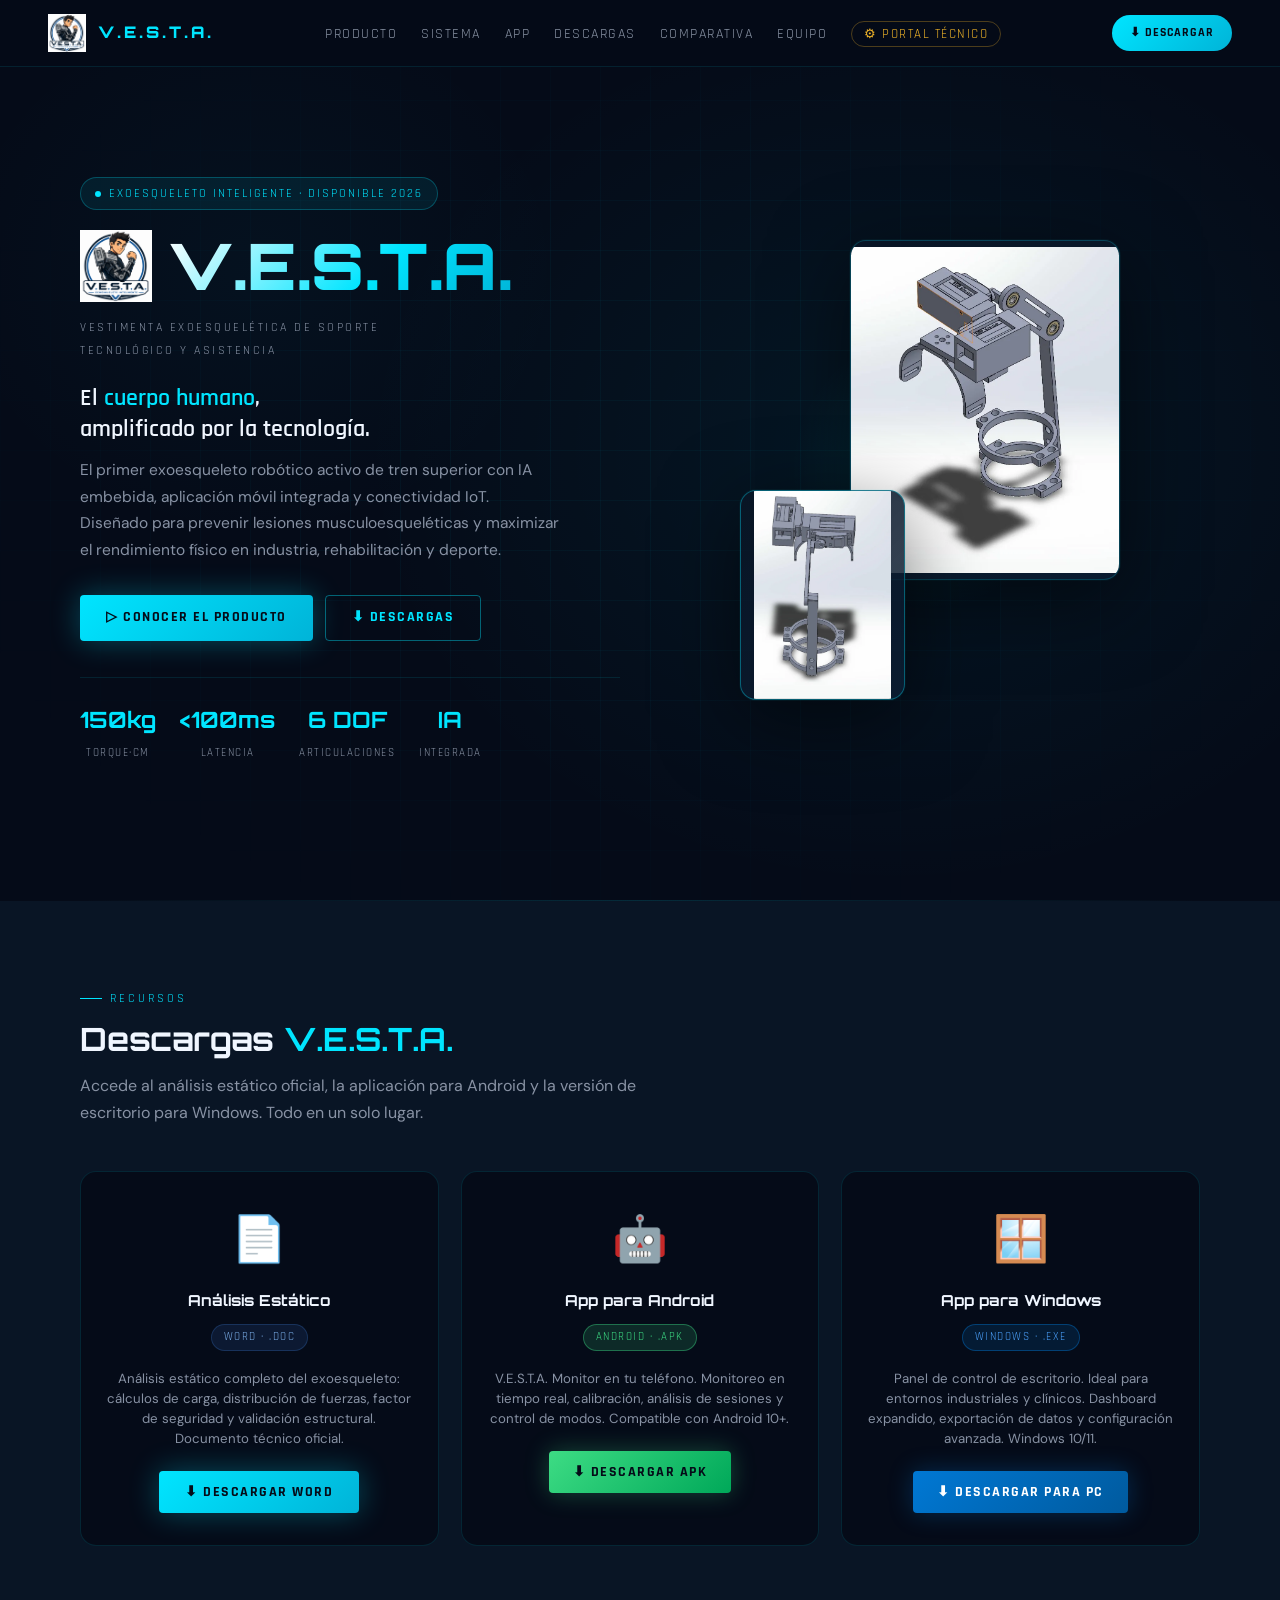
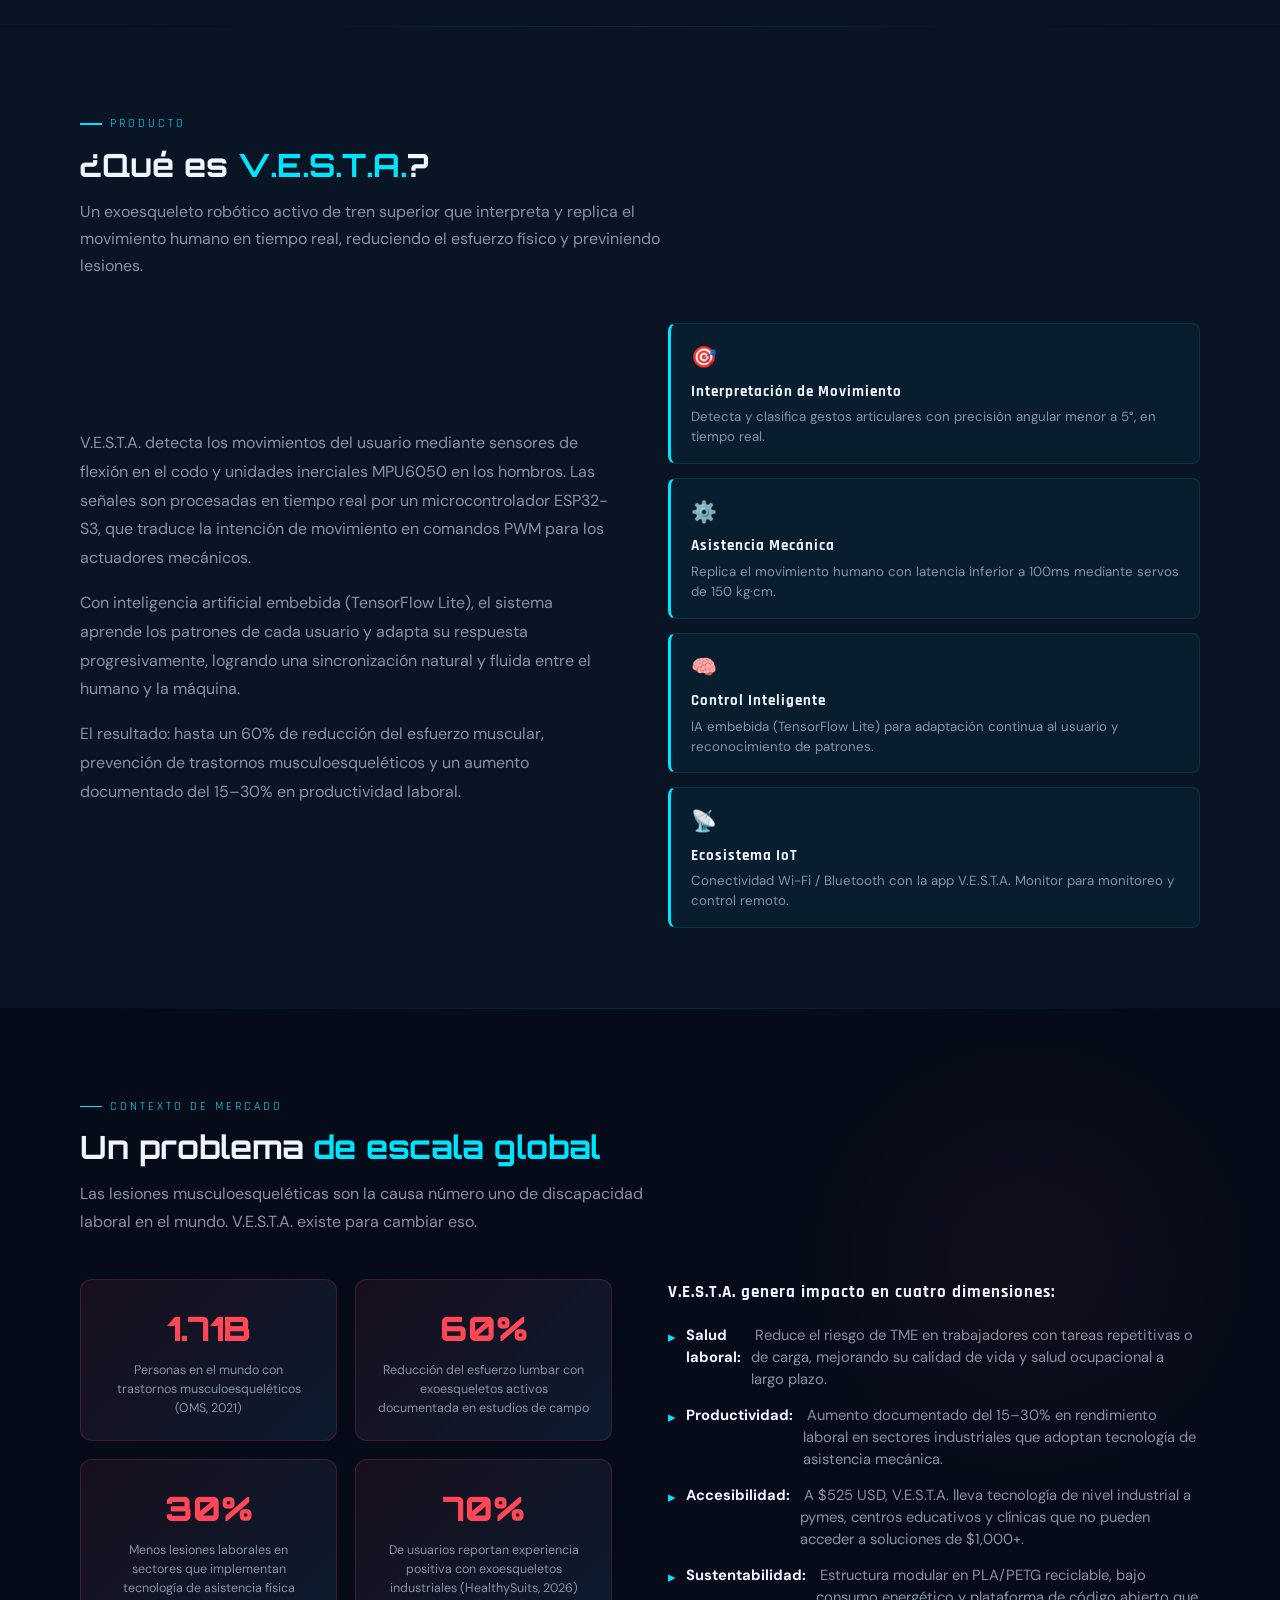
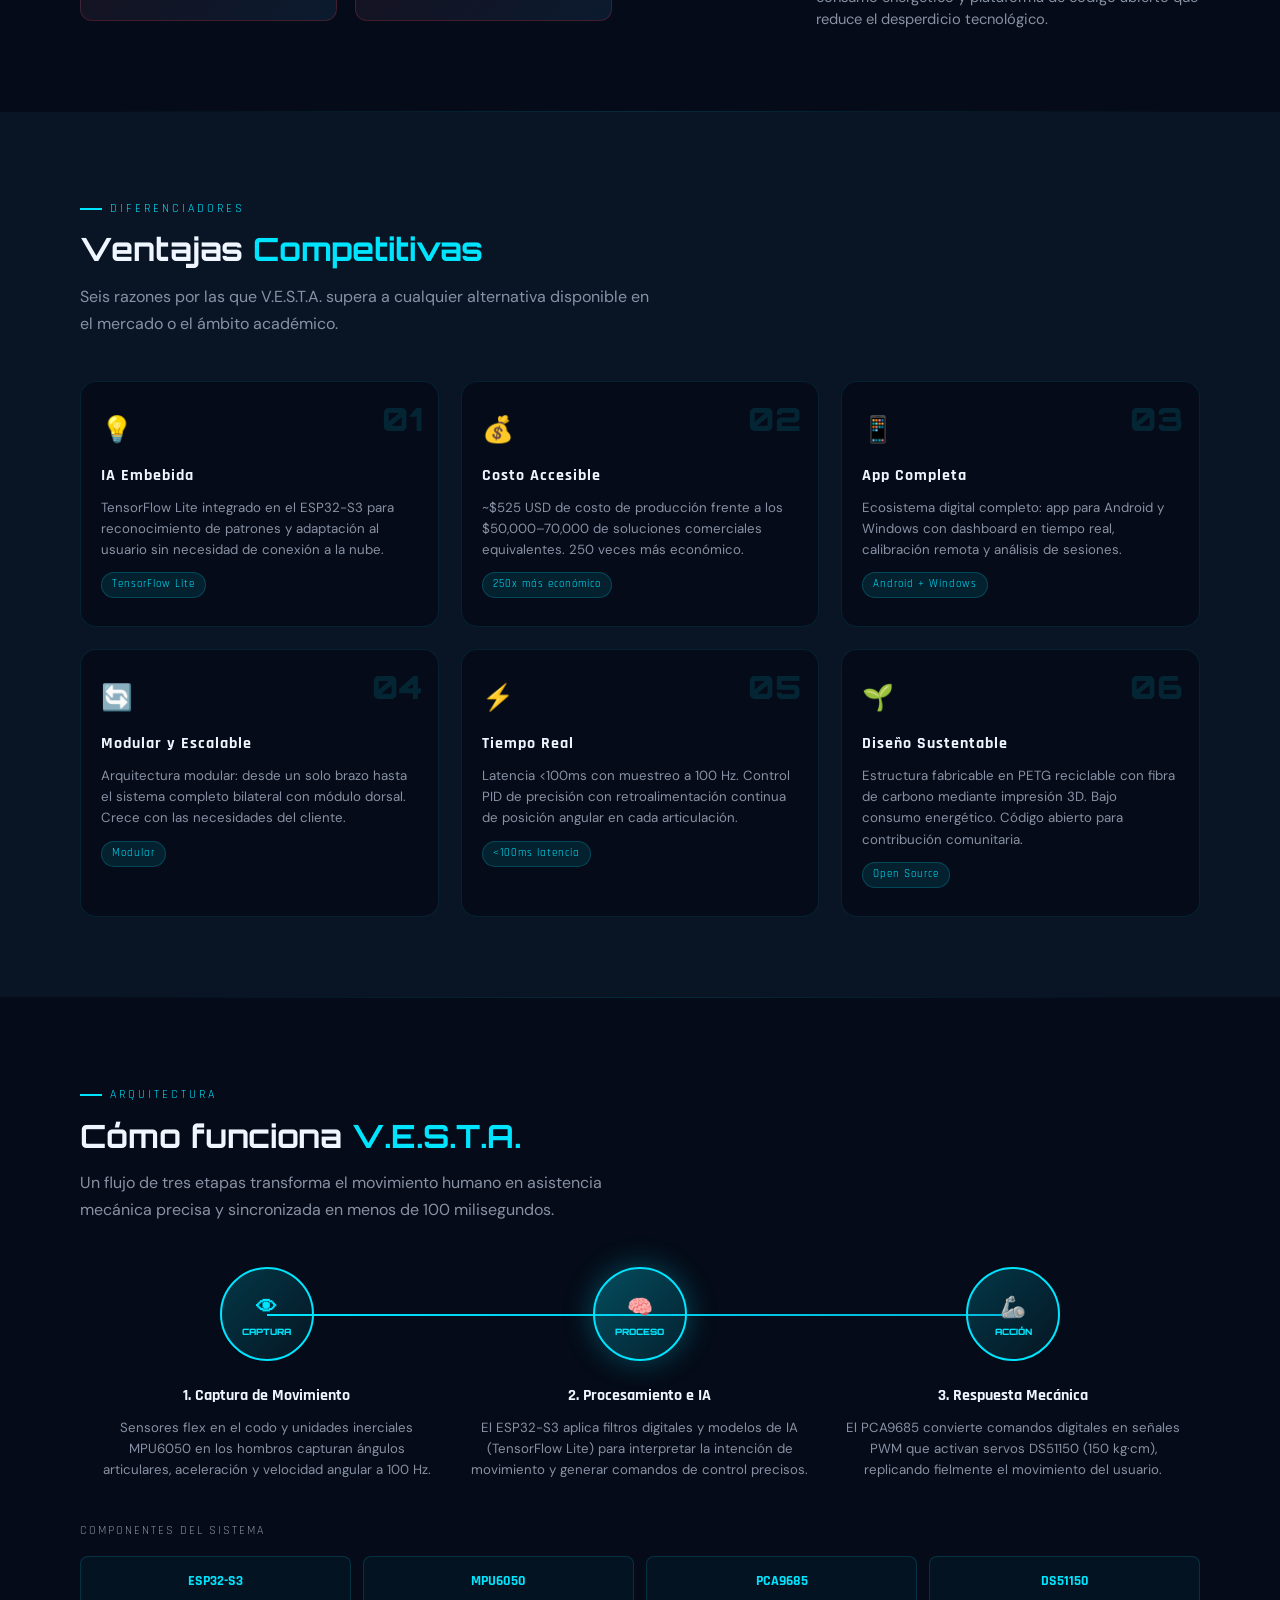
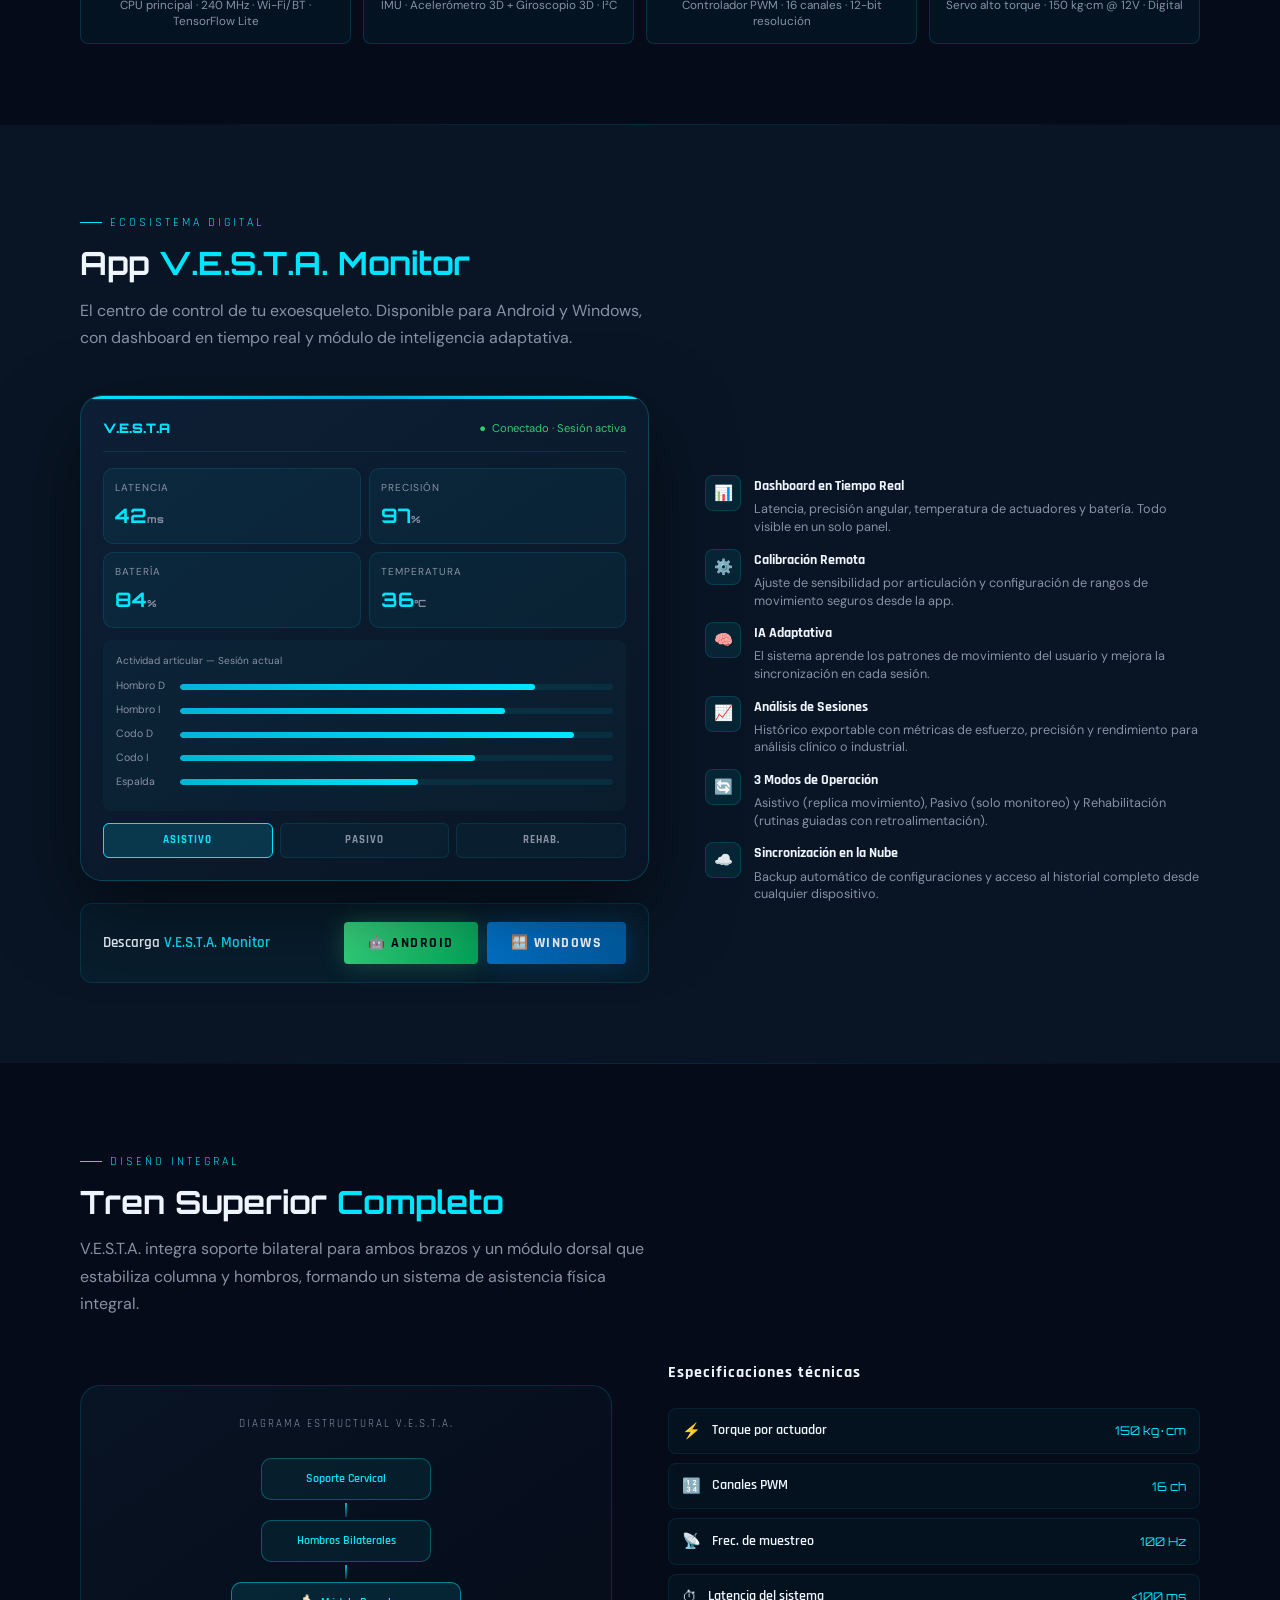
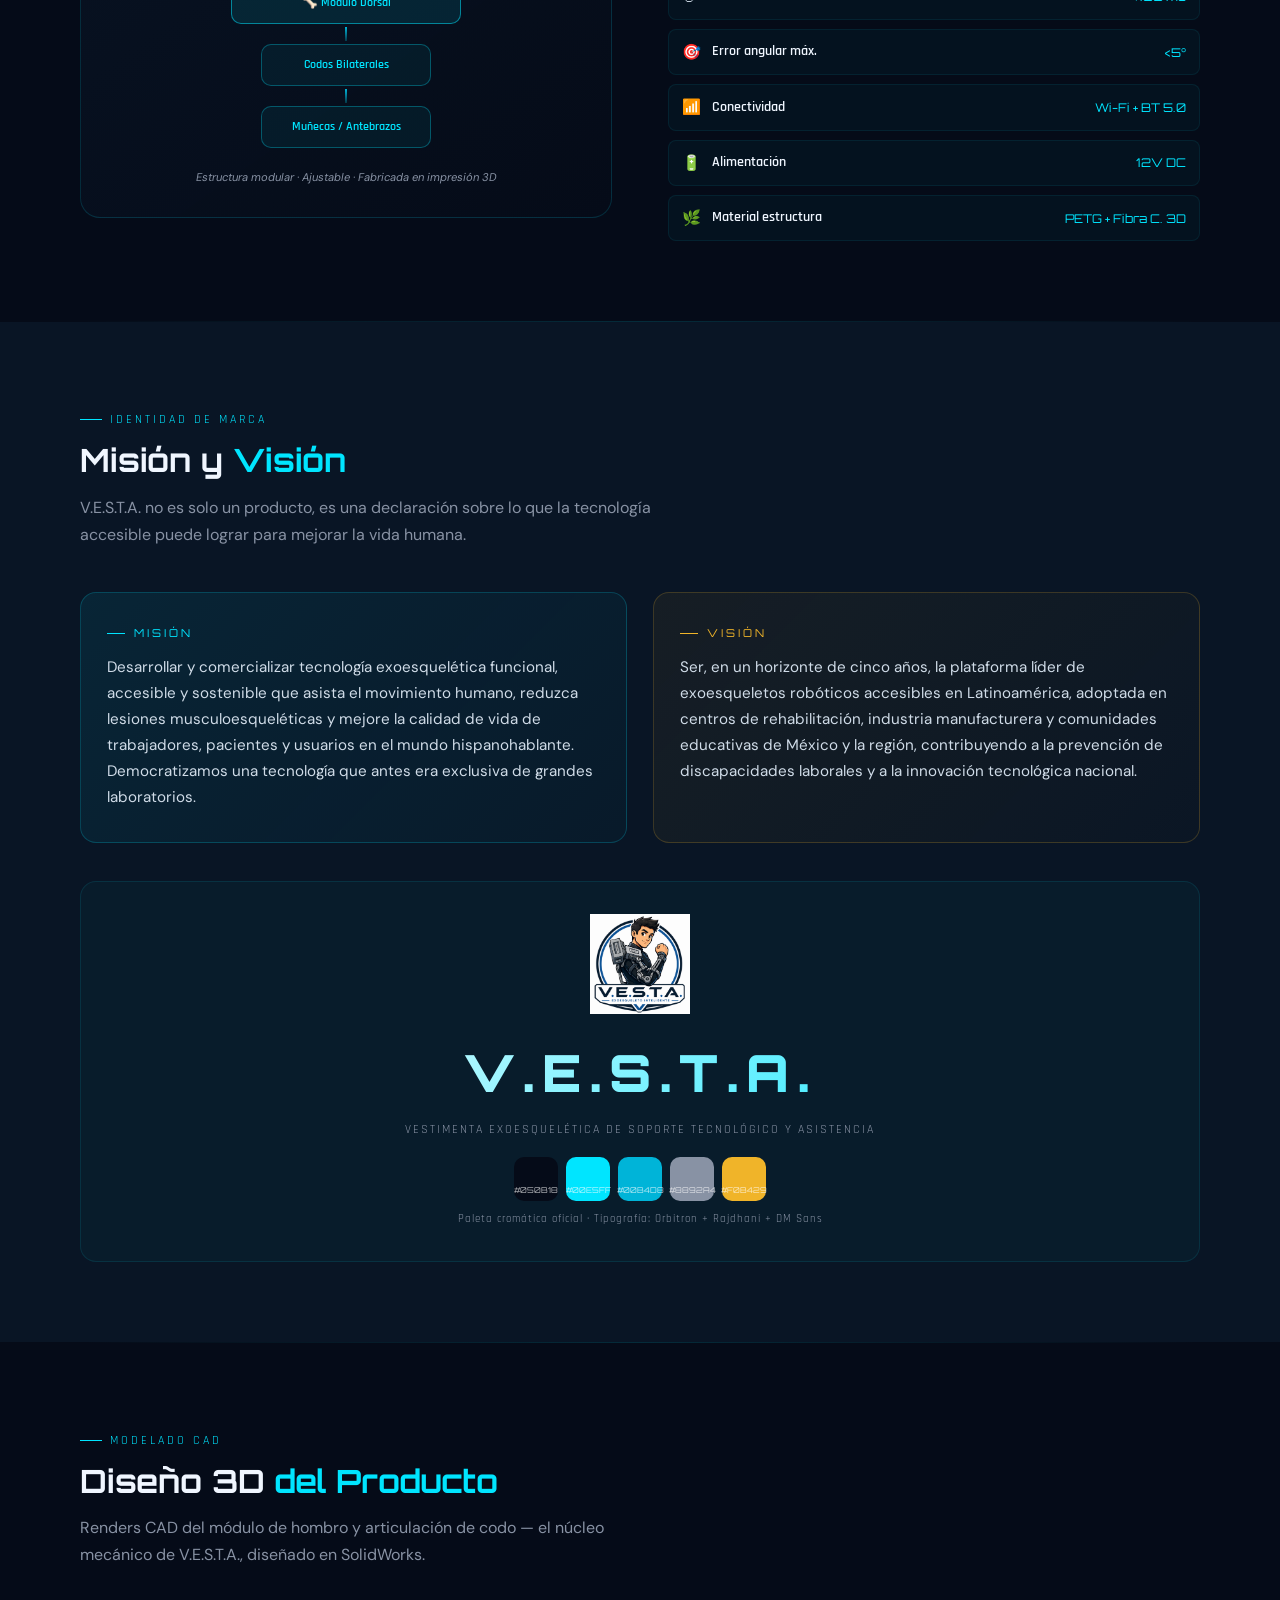
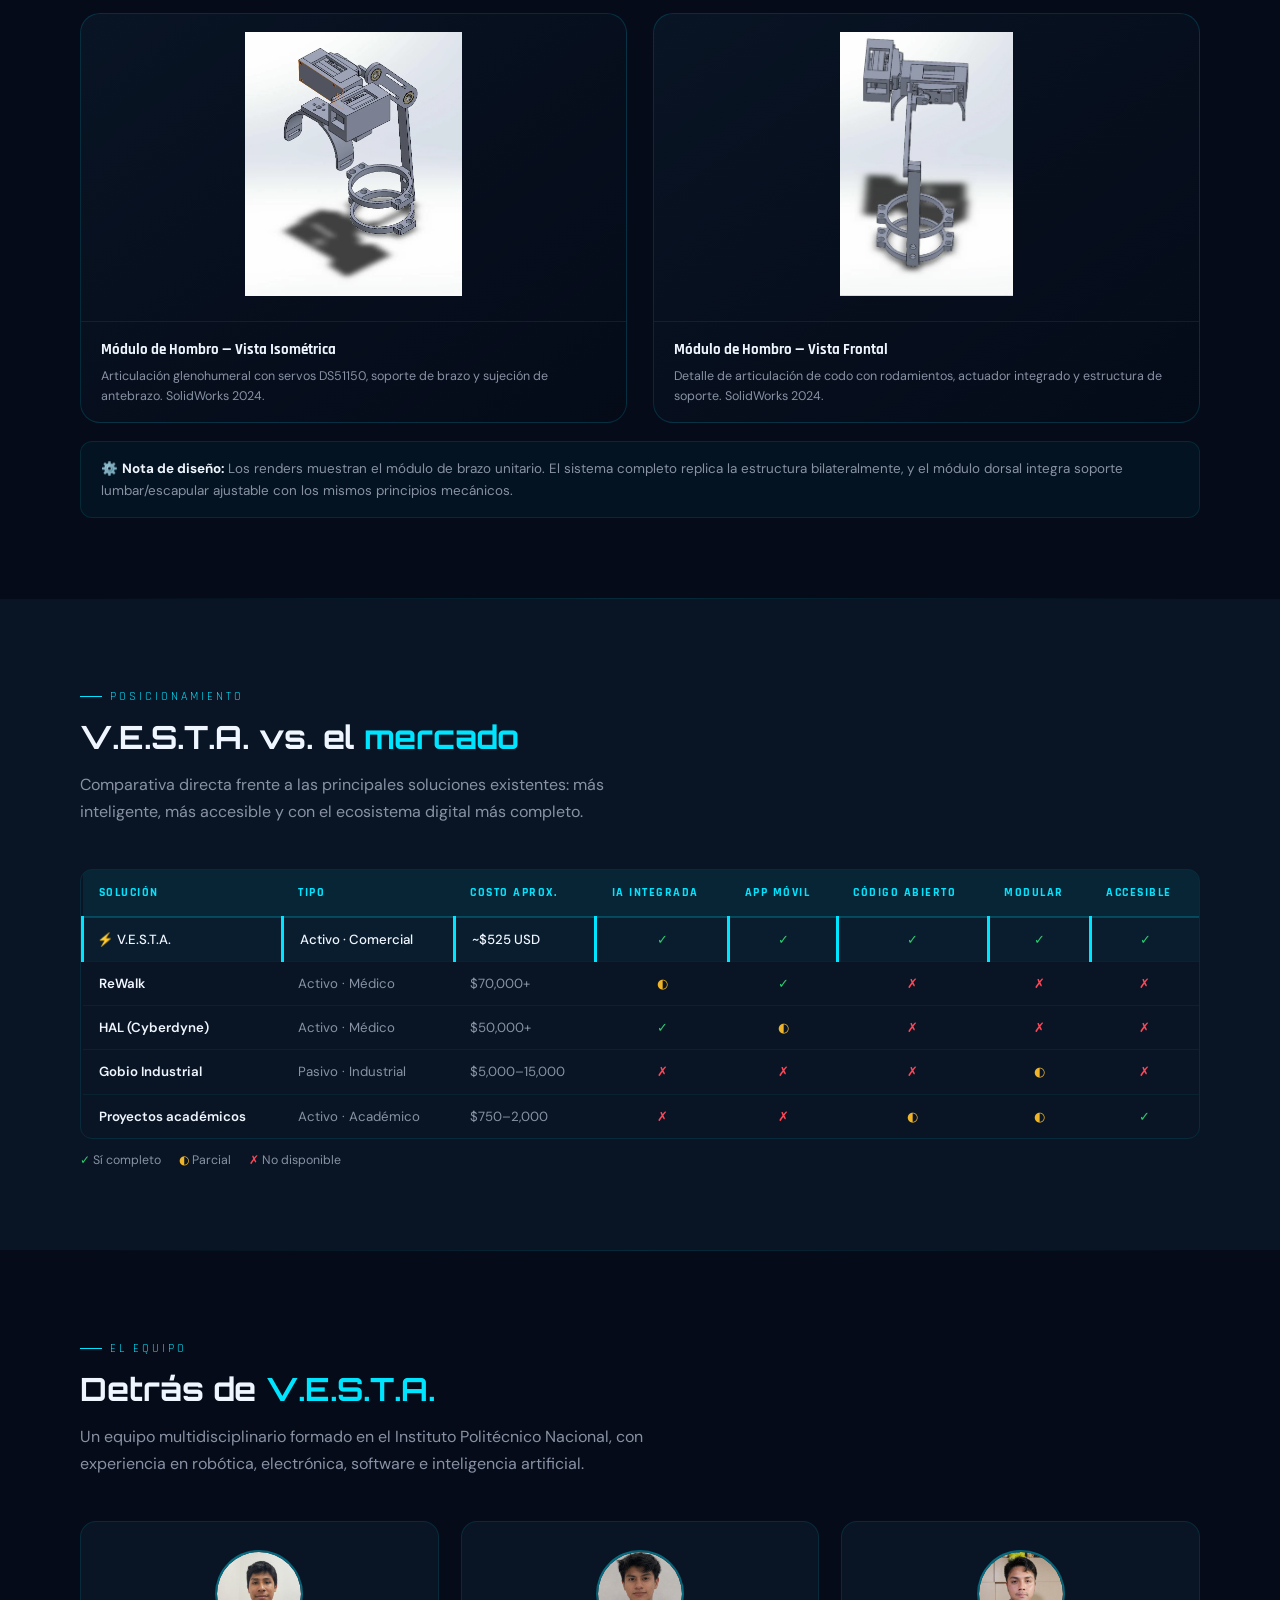
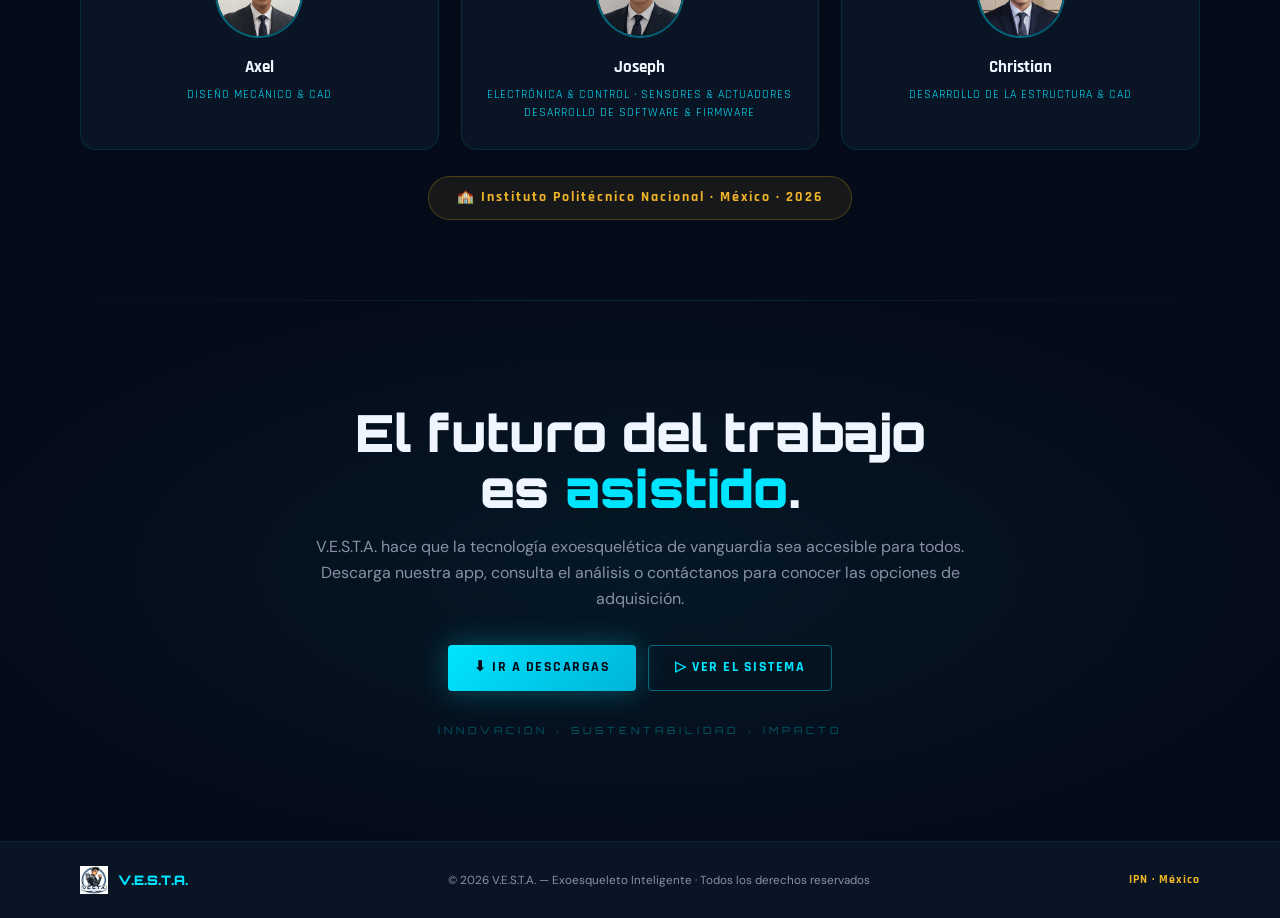
==== index.html @ 4dba8e5d "Add Portal Técnico modal with guest and technician access Co-Authored-By: Claude Sonnet 4.6 <noreply" ====
<!DOCTYPE html>
<html lang="es">
<head>
<meta charset="UTF-8">
<meta name="viewport" content="width=device-width, initial-scale=1.0">
<meta name="description" content="V.E.S.T.A. — Exoesqueleto Inteligente de tren superior con IA integrada, app móvil y conectividad IoT. Tecnología de asistencia física accesible.">
<title>V.E.S.T.A. — Exoesqueleto Inteligente</title>
<link href="https://fonts.googleapis.com/css2?family=Orbitron:wght@400;700;900&family=Rajdhani:wght@300;400;500;600;700&family=DM+Sans:wght@300;400;500&display=swap" rel="stylesheet">
<link rel="stylesheet" href="style.css">
</head>
<body>

<!-- ═══ NAV ═══ -->
<nav>
  <a href="#hero" class="nav-logo-wrap">
    <img src="Logo V.E.S.T.A..png" alt="Logo V.E.S.T.A." class="nav-logo-img">
    <span class="nav-logo-text">V.E.S.T.A.</span>
  </a>

  <ul class="nav-links">
    <li><a href="#objetivo">Producto</a></li>
    <li><a href="#funcionamiento">Sistema</a></li>
    <li><a href="#app">App</a></li>
    <li><a href="#descargas">Descargas</a></li>
    <li><a href="#comparativa">Comparativa</a></li>
    <li><a href="#equipo">Equipo</a></li>
    <li><a href="#" class="nav-tech-link" id="btn-portal-nav">⚙ Portal Técnico</a></li>
  </ul>

  <a href="#descargas" class="nav-cta">⬇ Descargar</a>

  <!-- Botón hamburguesa (solo móvil) -->
  <button class="nav-toggle" id="nav-toggle" aria-label="Menú">
    <span></span><span></span><span></span>
  </button>
</nav>

<!-- Drawer móvil -->
<nav class="nav-drawer" id="nav-drawer">
  <a href="#objetivo">Producto</a>
  <a href="#funcionamiento">Sistema</a>
  <a href="#app">App</a>
  <a href="#descargas">Descargas</a>
  <a href="#comparativa">Comparativa</a>
  <a href="#equipo">Equipo</a>
  <a href="#" class="nav-tech-drawer" id="btn-portal-drawer">⚙ Portal Técnico</a>
</nav>

<!-- ═══ HERO ═══ -->
<section id="hero">
  <div class="hero-bg"></div>
  <div class="hero-grid"></div>

  <div class="hero-content">
    <div class="hero-tag">Exoesqueleto Inteligente · Disponible 2026</div>
    <div class="hero-logo-row">
      <img src="Logo V.E.S.T.A..png" alt="Logo V.E.S.T.A." class="hero-logo-img">
      <h1 class="hero-title">V.E.S.T.A.</h1>
    </div>
    <p class="hero-subtitle">
      Vestimenta Exoesquelética de Soporte<br>Tecnológico y Asistencia
    </p>
    <p class="hero-slogan">El <span>cuerpo humano</span>,<br>amplificado por la tecnología.</p>
    <p class="hero-desc">
      El primer exoesqueleto robótico activo de tren superior con IA embebida, aplicación móvil integrada y conectividad IoT. Diseñado para prevenir lesiones musculoesqueléticas y maximizar el rendimiento físico en industria, rehabilitación y deporte.
    </p>
    <div class="btn-group">
      <a href="#funcionamiento" class="btn-primary">&#9655; Conocer el producto</a>
      <a href="#descargas" class="btn-outline">⬇ Descargas</a>
    </div>
    <div class="stats-row">
      <div class="stat"><span class="stat-number">150kg</span><span class="stat-label">Torque·cm</span></div>
      <div class="stat"><span class="stat-number">&lt;100ms</span><span class="stat-label">Latencia</span></div>
      <div class="stat"><span class="stat-number">6 DOF</span><span class="stat-label">Articulaciones</span></div>
      <div class="stat"><span class="stat-number">IA</span><span class="stat-label">Integrada</span></div>
    </div>
  </div>

  <div class="hero-visual">
    <div class="render-showcase">
      <div class="render-glow"></div>
      <div class="render-card render-main">
        <img src="Brazo isometrico.png" alt="V.E.S.T.A. — Vista isométrica">
      </div>
      <div class="render-card render-small">
        <img src="Brazo frotal.png" alt="V.E.S.T.A. — Vista frontal">
      </div>
    </div>
  </div>
</section>

<div class="divider"></div>

<!-- ═══ DESCARGAS ═══ -->
<section id="descargas">
  <div class="section-tag">Recursos</div>
  <h2 class="section-title">Descargas <span>V.E.S.T.A.</span></h2>
  <p class="section-desc">Accede al análisis estático oficial, la aplicación para Android y la versión de escritorio para Windows. Todo en un solo lugar.</p>

  <div class="downloads-grid">

    <!-- WORD -->
    <div class="download-card word">
      <span class="dl-icon">📄</span>
      <div class="dl-title">Análisis Estático</div>
      <span class="dl-badge docx">Word · .doc</span>
      <p class="dl-desc">Análisis estático completo del exoesqueleto: cálculos de carga, distribución de fuerzas, factor de seguridad y validación estructural. Documento técnico oficial.</p>
      <button id="dl-word" class="btn-primary">
        ⬇ Descargar Word
      </button>
    </div>

    <!-- ANDROID -->
    <div class="download-card android">
      <span class="dl-icon">🤖</span>
      <div class="dl-title">App para Android</div>
      <span class="dl-badge apk">Android · .apk</span>
      <p class="dl-desc">V.E.S.T.A. Monitor en tu teléfono. Monitoreo en tiempo real, calibración, análisis de sesiones y control de modos. Compatible con Android 10+.</p>
      <button class="btn-android dl-android">
        ⬇ Descargar APK
      </button>
    </div>

    <!-- WINDOWS -->
    <div class="download-card windows">
      <span class="dl-icon">🪟</span>
      <div class="dl-title">App para Windows</div>
      <span class="dl-badge exe">Windows · .exe</span>
      <p class="dl-desc">Panel de control de escritorio. Ideal para entornos industriales y clínicos. Dashboard expandido, exportación de datos y configuración avanzada. Windows 10/11.</p>
      <button class="btn-windows dl-windows">
        ⬇ Descargar para PC
      </button>
    </div>

  </div>
</section>

<div class="divider"></div>

<!-- ═══ OBJETIVO ═══ -->
<section id="objetivo">
  <div class="section-tag">Producto</div>
  <h2 class="section-title">¿Qué es <span>V.E.S.T.A.</span>?</h2>
  <p class="section-desc">Un exoesqueleto robótico activo de tren superior que interpreta y replica el movimiento humano en tiempo real, reduciendo el esfuerzo físico y previniendo lesiones.</p>

  <div class="objetivo-grid">
    <div class="objetivo-text">
      <p>V.E.S.T.A. detecta los movimientos del usuario mediante sensores de flexión en el codo y unidades inerciales MPU6050 en los hombros. Las señales son procesadas en tiempo real por un microcontrolador ESP32-S3, que traduce la intención de movimiento en comandos PWM para los actuadores mecánicos.</p>
      <p>Con inteligencia artificial embebida (TensorFlow Lite), el sistema aprende los patrones de cada usuario y adapta su respuesta progresivamente, logrando una sincronización natural y fluida entre el humano y la máquina.</p>
      <p>El resultado: hasta un 60% de reducción del esfuerzo muscular, prevención de trastornos musculoesqueléticos y un aumento documentado del 15–30% en productividad laboral.</p>
    </div>
    <div class="objetivo-cards">
      <div class="obj-card">
        <div class="obj-card-icon">🎯</div>
        <div class="obj-card-title">Interpretación de Movimiento</div>
        <div class="obj-card-desc">Detecta y clasifica gestos articulares con precisión angular menor a 5°, en tiempo real.</div>
      </div>
      <div class="obj-card">
        <div class="obj-card-icon">⚙️</div>
        <div class="obj-card-title">Asistencia Mecánica</div>
        <div class="obj-card-desc">Replica el movimiento humano con latencia inferior a 100ms mediante servos de 150 kg·cm.</div>
      </div>
      <div class="obj-card">
        <div class="obj-card-icon">🧠</div>
        <div class="obj-card-title">Control Inteligente</div>
        <div class="obj-card-desc">IA embebida (TensorFlow Lite) para adaptación continua al usuario y reconocimiento de patrones.</div>
      </div>
      <div class="obj-card">
        <div class="obj-card-icon">📡</div>
        <div class="obj-card-title">Ecosistema IoT</div>
        <div class="obj-card-desc">Conectividad Wi-Fi / Bluetooth con la app V.E.S.T.A. Monitor para monitoreo y control remoto.</div>
      </div>
    </div>
  </div>
</section>

<div class="divider"></div>

<!-- ═══ PROBLEMA E IMPACTO ═══ -->
<section id="problema">
  <div class="problema-bg"></div>
  <div class="section-tag">Contexto de mercado</div>
  <h2 class="section-title">Un problema <span>de escala global</span></h2>
  <p class="section-desc">Las lesiones musculoesqueléticas son la causa número uno de discapacidad laboral en el mundo. V.E.S.T.A. existe para cambiar eso.</p>

  <div class="problema-grid">
    <div class="stats-grid">
      <div class="stat-card"><span class="stat-big">1.71B</span><div class="stat-desc">Personas en el mundo con trastornos musculoesqueléticos (OMS, 2021)</div></div>
      <div class="stat-card"><span class="stat-big">60%</span><div class="stat-desc">Reducción del esfuerzo lumbar con exoesqueletos activos documentada en estudios de campo</div></div>
      <div class="stat-card"><span class="stat-big">30%</span><div class="stat-desc">Menos lesiones laborales en sectores que implementan tecnología de asistencia física</div></div>
      <div class="stat-card"><span class="stat-big">70%</span><div class="stat-desc">De usuarios reportan experiencia positiva con exoesqueletos industriales (HealthySuits, 2026)</div></div>
    </div>
    <div>
      <h3 style="font-family:'Rajdhani',sans-serif;font-weight:700;color:var(--white);font-size:1.05rem;margin-bottom:18px;letter-spacing:1px;">V.E.S.T.A. genera impacto en cuatro dimensiones:</h3>
      <ul class="impacto-list">
        <li><strong style="color:var(--white)">Salud laboral:</strong>&nbsp;Reduce el riesgo de TME en trabajadores con tareas repetitivas o de carga, mejorando su calidad de vida y salud ocupacional a largo plazo.</li>
        <li><strong style="color:var(--white)">Productividad:</strong>&nbsp;Aumento documentado del 15–30% en rendimiento laboral en sectores industriales que adoptan tecnología de asistencia mecánica.</li>
        <li><strong style="color:var(--white)">Accesibilidad:</strong>&nbsp;A $525 USD, V.E.S.T.A. lleva tecnología de nivel industrial a pymes, centros educativos y clínicas que no pueden acceder a soluciones de $1,000+.</li>
        <li><strong style="color:var(--white)">Sustentabilidad:</strong>&nbsp;Estructura modular en PLA/PETG reciclable, bajo consumo energético y plataforma de código abierto que reduce el desperdicio tecnológico.</li>
      </ul>
    </div>
  </div>
</section>

<div class="divider"></div>

<!-- ═══ PROPUESTA DE VALOR ═══ -->
<section id="valor">
  <div class="section-tag">Diferenciadores</div>
  <h2 class="section-title">Ventajas <span>Competitivas</span></h2>
  <p class="section-desc">Seis razones por las que V.E.S.T.A. supera a cualquier alternativa disponible en el mercado o el ámbito académico.</p>

  <div class="valor-grid">
    <div class="valor-card">
      <div class="valor-number">01</div>
      <div class="valor-icon">💡</div>
      <div class="valor-title">IA Embebida</div>
      <div class="valor-desc">TensorFlow Lite integrado en el ESP32-S3 para reconocimiento de patrones y adaptación al usuario sin necesidad de conexión a la nube.</div>
      <span class="valor-highlight">TensorFlow Lite</span>
    </div>
    <div class="valor-card">
      <div class="valor-number">02</div>
      <div class="valor-icon">💰</div>
      <div class="valor-title">Costo Accesible</div>
      <div class="valor-desc">~$525 USD de costo de producción frente a los $50,000–70,000 de soluciones comerciales equivalentes. 250 veces más económico.</div>
      <span class="valor-highlight">250x más económico</span>
    </div>
    <div class="valor-card">
      <div class="valor-number">03</div>
      <div class="valor-icon">📱</div>
      <div class="valor-title">App Completa</div>
      <div class="valor-desc">Ecosistema digital completo: app para Android y Windows con dashboard en tiempo real, calibración remota y análisis de sesiones.</div>
      <span class="valor-highlight">Android + Windows</span>
    </div>
    <div class="valor-card">
      <div class="valor-number">04</div>
      <div class="valor-icon">🔄</div>
      <div class="valor-title">Modular y Escalable</div>
      <div class="valor-desc">Arquitectura modular: desde un solo brazo hasta el sistema completo bilateral con módulo dorsal. Crece con las necesidades del cliente.</div>
      <span class="valor-highlight">Modular</span>
    </div>
    <div class="valor-card">
      <div class="valor-number">05</div>
      <div class="valor-icon">⚡</div>
      <div class="valor-title">Tiempo Real</div>
      <div class="valor-desc">Latencia &lt;100ms con muestreo a 100 Hz. Control PID de precisión con retroalimentación continua de posición angular en cada articulación.</div>
      <span class="valor-highlight">&lt;100ms latencia</span>
    </div>
    <div class="valor-card">
      <div class="valor-number">06</div>
      <div class="valor-icon">🌱</div>
      <div class="valor-title">Diseño Sustentable</div>
      <div class="valor-desc">Estructura fabricable en PETG reciclable con fibra de carbono mediante impresión 3D. Bajo consumo energético. Código abierto para contribución comunitaria.</div>
      <span class="valor-highlight">Open Source</span>
    </div>
  </div>
</section>

<div class="divider"></div>

<!-- ═══ FUNCIONAMIENTO ═══ -->
<section id="funcionamiento">
  <div class="section-tag">Arquitectura</div>
  <h2 class="section-title">Cómo funciona <span>V.E.S.T.A.</span></h2>
  <p class="section-desc">Un flujo de tres etapas transforma el movimiento humano en asistencia mecánica precisa y sincronizada en menos de 100 milisegundos.</p>

  <div class="flow-steps">
    <div class="flow-step">
      <div class="flow-num flow-num-1">
        <div style="text-align:center"><div style="font-size:1.3rem">👁</div><div style="font-size:0.55rem;margin-top:2px">CAPTURA</div></div>
      </div>
      <div class="flow-title">1. Captura de Movimiento</div>
      <div class="flow-desc">Sensores flex en el codo y unidades inerciales MPU6050 en los hombros capturan ángulos articulares, aceleración y velocidad angular a 100 Hz.</div>
    </div>
    <div class="flow-step">
      <div class="flow-num flow-num-2">
        <div style="text-align:center"><div style="font-size:1.3rem">🧠</div><div style="font-size:0.55rem;margin-top:2px">PROCESO</div></div>
      </div>
      <div class="flow-title">2. Procesamiento e IA</div>
      <div class="flow-desc">El ESP32-S3 aplica filtros digitales y modelos de IA (TensorFlow Lite) para interpretar la intención de movimiento y generar comandos de control precisos.</div>
    </div>
    <div class="flow-step">
      <div class="flow-num flow-num-3">
        <div style="text-align:center"><div style="font-size:1.3rem">🦾</div><div style="font-size:0.55rem;margin-top:2px">ACCIÓN</div></div>
      </div>
      <div class="flow-title">3. Respuesta Mecánica</div>
      <div class="flow-desc">El PCA9685 convierte comandos digitales en señales PWM que activan servos DS51150 (150 kg·cm), replicando fielmente el movimiento del usuario.</div>
    </div>
  </div>

  <div class="sensors-title">Componentes del sistema</div>
  <div class="sensors-grid">
    <div class="sensor-chip"><div class="sensor-name">ESP32-S3</div><div class="sensor-role">CPU principal · 240 MHz · Wi-Fi/BT · TensorFlow Lite</div></div>
    <div class="sensor-chip"><div class="sensor-name">MPU6050</div><div class="sensor-role">IMU · Acelerómetro 3D + Giroscopio 3D · I²C</div></div>
    <div class="sensor-chip"><div class="sensor-name">PCA9685</div><div class="sensor-role">Controlador PWM · 16 canales · 12-bit resolución</div></div>
    <div class="sensor-chip"><div class="sensor-name">DS51150</div><div class="sensor-role">Servo alto torque · 150 kg·cm @ 12V · Digital</div></div>
  </div>
</section>

<div class="divider"></div>

<!-- ═══ APP ═══ -->
<section id="app">
  <div class="section-tag">Ecosistema Digital</div>
  <h2 class="section-title">App <span>V.E.S.T.A. Monitor</span></h2>
  <p class="section-desc">El centro de control de tu exoesqueleto. Disponible para Android y Windows, con dashboard en tiempo real y módulo de inteligencia adaptativa.</p>

  <div class="app-grid">
    <div>
      <div class="app-mockup">
        <div class="app-bar">
          <span class="app-logo-small">V.E.S.T.A</span>
          <span class="app-status">Conectado · Sesión activa</span>
        </div>
        <div class="app-metrics">
          <div class="metric-box"><div class="metric-label">Latencia</div><span class="metric-value">42<span class="metric-unit">ms</span></span></div>
          <div class="metric-box"><div class="metric-label">Precisión</div><span class="metric-value">97<span class="metric-unit">%</span></span></div>
          <div class="metric-box"><div class="metric-label">Batería</div><span class="metric-value">84<span class="metric-unit">%</span></span></div>
          <div class="metric-box"><div class="metric-label">Temperatura</div><span class="metric-value">36<span class="metric-unit">°C</span></span></div>
        </div>
        <div class="app-bar-chart">
          <div class="bar-label">Actividad articular — Sesión actual</div>
          <div class="bar-row"><span class="bar-name">Hombro D</span><div class="bar-track"><div class="bar-fill" style="width:82%"></div></div></div>
          <div class="bar-row"><span class="bar-name">Hombro I</span><div class="bar-track"><div class="bar-fill" style="width:75%"></div></div></div>
          <div class="bar-row"><span class="bar-name">Codo D</span><div class="bar-track"><div class="bar-fill" style="width:91%"></div></div></div>
          <div class="bar-row"><span class="bar-name">Codo I</span><div class="bar-track"><div class="bar-fill" style="width:68%"></div></div></div>
          <div class="bar-row"><span class="bar-name">Espalda</span><div class="bar-track"><div class="bar-fill" style="width:55%"></div></div></div>
        </div>
        <div class="app-mode-row">
          <div class="mode-btn mode-active">Asistivo</div>
          <div class="mode-btn mode-inactive">Pasivo</div>
          <div class="mode-btn mode-inactive">Rehab.</div>
        </div>
      </div>

      <div class="app-download-strip">
        <div class="app-download-text">Descarga <span>V.E.S.T.A. Monitor</span></div>
        <div class="app-dl-btns">
          <button class="btn-android dl-android">🤖 Android</button>
          <button class="btn-windows dl-windows">🪟 Windows</button>
        </div>
      </div>
    </div>

    <div class="app-features">
      <div class="app-feature"><div class="app-feature-icon">📊</div><div class="app-feature-text"><h4>Dashboard en Tiempo Real</h4><p>Latencia, precisión angular, temperatura de actuadores y batería. Todo visible en un solo panel.</p></div></div>
      <div class="app-feature"><div class="app-feature-icon">⚙️</div><div class="app-feature-text"><h4>Calibración Remota</h4><p>Ajuste de sensibilidad por articulación y configuración de rangos de movimiento seguros desde la app.</p></div></div>
      <div class="app-feature"><div class="app-feature-icon">🧠</div><div class="app-feature-text"><h4>IA Adaptativa</h4><p>El sistema aprende los patrones de movimiento del usuario y mejora la sincronización en cada sesión.</p></div></div>
      <div class="app-feature"><div class="app-feature-icon">📈</div><div class="app-feature-text"><h4>Análisis de Sesiones</h4><p>Histórico exportable con métricas de esfuerzo, precisión y rendimiento para análisis clínico o industrial.</p></div></div>
      <div class="app-feature"><div class="app-feature-icon">🔄</div><div class="app-feature-text"><h4>3 Modos de Operación</h4><p>Asistivo (replica movimiento), Pasivo (solo monitoreo) y Rehabilitación (rutinas guiadas con retroalimentación).</p></div></div>
      <div class="app-feature"><div class="app-feature-icon">☁️</div><div class="app-feature-text"><h4>Sincronización en la Nube</h4><p>Backup automático de configuraciones y acceso al historial completo desde cualquier dispositivo.</p></div></div>
    </div>
  </div>
</section>

<div class="divider"></div>

<!-- ═══ SISTEMA COMPLETO ═══ -->
<section id="completo">
  <div class="section-tag">Diseño Integral</div>
  <h2 class="section-title">Tren Superior <span>Completo</span></h2>
  <p class="section-desc">V.E.S.T.A. integra soporte bilateral para ambos brazos y un módulo dorsal que estabiliza columna y hombros, formando un sistema de asistencia física integral.</p>

  <div class="completo-grid">
    <div class="exo-diagram">
      <div style="font-family:'Rajdhani',sans-serif;font-size:0.68rem;letter-spacing:2px;text-transform:uppercase;color:var(--silver);margin-bottom:14px;">Diagrama estructural V.E.S.T.A.</div>
      <div class="body-figure">
        <div class="exo-part">Soporte Cervical</div>
        <div class="exo-connector"></div>
        <div class="exo-part">Hombros Bilaterales</div>
        <div class="exo-connector"></div>
        <div class="exo-part highlight">🦴 Módulo Dorsal</div>
        <div class="exo-connector"></div>
        <div class="exo-part">Codos Bilaterales</div>
        <div class="exo-connector"></div>
        <div class="exo-part">Muñecas / Antebrazos</div>
      </div>
      <div class="exo-caption">Estructura modular · Ajustable · Fabricada en impresión 3D</div>
    </div>

    <div class="exo-specs">
      <div style="font-family:'Rajdhani',sans-serif;font-weight:700;color:var(--white);font-size:0.97rem;margin-bottom:13px;letter-spacing:1px;">Especificaciones técnicas</div>
      <div class="spec-row"><span class="spec-icon">⚡</span><span class="spec-name">Torque por actuador</span><span class="spec-val">150 kg·cm</span></div>
      <div class="spec-row"><span class="spec-icon">🔢</span><span class="spec-name">Canales PWM</span><span class="spec-val">16 ch</span></div>
      <div class="spec-row"><span class="spec-icon">📡</span><span class="spec-name">Frec. de muestreo</span><span class="spec-val">100 Hz</span></div>
      <div class="spec-row"><span class="spec-icon">⏱</span><span class="spec-name">Latencia del sistema</span><span class="spec-val">&lt;100 ms</span></div>
      <div class="spec-row"><span class="spec-icon">🎯</span><span class="spec-name">Error angular máx.</span><span class="spec-val">&lt;5°</span></div>
      <div class="spec-row"><span class="spec-icon">📶</span><span class="spec-name">Conectividad</span><span class="spec-val">Wi-Fi + BT 5.0</span></div>
      <div class="spec-row"><span class="spec-icon">🔋</span><span class="spec-name">Alimentación</span><span class="spec-val">12V DC</span></div>
      <div class="spec-row"><span class="spec-icon">🌿</span><span class="spec-name">Material estructura</span><span class="spec-val">PETG + Fibra C. 3D</span></div>
    </div>
  </div>
</section>

<div class="divider"></div>

<!-- ═══ MISIÓN Y VISIÓN ═══ -->
<section id="identidad">
  <div class="section-tag">Identidad de Marca</div>
  <h2 class="section-title">Misión y <span>Visión</span></h2>
  <p class="section-desc">V.E.S.T.A. no es solo un producto, es una declaración sobre lo que la tecnología accesible puede lograr para mejorar la vida humana.</p>

  <div class="mv-grid">
    <div class="mv-card mv-mision">
      <div class="mv-label">Misión</div>
      <p class="mv-text">Desarrollar y comercializar tecnología exoesquelética funcional, accesible y sostenible que asista el movimiento humano, reduzca lesiones musculoesqueléticas y mejore la calidad de vida de trabajadores, pacientes y usuarios en el mundo hispanohablante. Democratizamos una tecnología que antes era exclusiva de grandes laboratorios.</p>
    </div>
    <div class="mv-card mv-vision">
      <div class="mv-label">Visión</div>
      <p class="mv-text">Ser, en un horizonte de cinco años, la plataforma líder de exoesqueletos robóticos accesibles en Latinoamérica, adoptada en centros de rehabilitación, industria manufacturera y comunidades educativas de México y la región, contribuyendo a la prevención de discapacidades laborales y a la innovación tecnológica nacional.</p>
    </div>
  </div>

  <div class="logo-area">
    <img src="Logo V.E.S.T.A..png" alt="Logo oficial V.E.S.T.A." class="logo-area-img">
    <div class="logo-big">V.E.S.T.A.</div>
    <div class="logo-full">Vestimenta Exoesquelética de Soporte Tecnológico y Asistencia</div>
    <div class="palette">
      <div class="color-swatch" style="background:#050b18">#050B18</div>
      <div class="color-swatch" style="background:#00e5ff">#00E5FF</div>
      <div class="color-swatch" style="background:#00b4d8">#00B4D8</div>
      <div class="color-swatch" style="background:#8892a4">#8892A4</div>
      <div class="color-swatch" style="background:#f0b429">#F0B429</div>
    </div>
    <div style="font-size:0.7rem;color:var(--silver);margin-top:10px;font-family:'Rajdhani',sans-serif;letter-spacing:1px;">Paleta cromática oficial · Tipografía: Orbitron + Rajdhani + DM Sans</div>
  </div>
</section>

<div class="divider"></div>

<!-- ═══ EVIDENCIA 3D ═══ -->
<section id="evidencia">
  <div class="section-tag">Modelado CAD</div>
  <h2 class="section-title">Diseño 3D <span>del Producto</span></h2>
  <p class="section-desc">Renders CAD del módulo de hombro y articulación de codo — el núcleo mecánico de V.E.S.T.A., diseñado en SolidWorks.</p>

  <div class="renders-grid">
    <div class="render-full-card">
      <img src="Brazo isometrico.png" alt="V.E.S.T.A. — Módulo de hombro vista isométrica">
      <div class="render-info">
        <div class="render-title">Módulo de Hombro — Vista Isométrica</div>
        <div class="render-caption">Articulación glenohumeral con servos DS51150, soporte de brazo y sujeción de antebrazo. SolidWorks 2024.</div>
      </div>
    </div>
    <div class="render-full-card">
      <img src="Brazo frotal.png" alt="V.E.S.T.A. — Módulo de hombro vista frontal">
      <div class="render-info">
        <div class="render-title">Módulo de Hombro — Vista Frontal</div>
        <div class="render-caption">Detalle de articulación de codo con rodamientos, actuador integrado y estructura de soporte. SolidWorks 2024.</div>
      </div>
    </div>
  </div>
  <div style="margin-top:18px;padding:16px 20px;background:rgba(0,229,255,0.04);border:1px solid rgba(0,229,255,0.1);border-radius:12px;font-size:0.84rem;color:var(--silver);">
    ⚙️ <strong style="color:var(--white)">Nota de diseño:</strong> Los renders muestran el módulo de brazo unitario. El sistema completo replica la estructura bilateralmente, y el módulo dorsal integra soporte lumbar/escapular ajustable con los mismos principios mecánicos.
  </div>
</section>

<div class="divider"></div>

<!-- ═══ COMPARATIVA ═══ -->
<section id="comparativa">
  <div class="section-tag">Posicionamiento</div>
  <h2 class="section-title">V.E.S.T.A. vs. el <span>mercado</span></h2>
  <p class="section-desc">Comparativa directa frente a las principales soluciones existentes: más inteligente, más accesible y con el ecosistema digital más completo.</p>

  <div class="tabla-wrapper">
    <table>
      <thead>
        <tr>
          <th>Solución</th>
          <th>Tipo</th>
          <th>Costo aprox.</th>
          <th>IA integrada</th>
          <th>App móvil</th>
          <th>Código abierto</th>
          <th>Modular</th>
          <th>Accesible</th>
        </tr>
      </thead>
      <tbody>
        <tr class="vesta-row">
          <td class="td-name td-vesta">⚡ V.E.S.T.A.</td>
          <td class="td-vesta">Activo · Comercial</td>
          <td class="td-vesta">~$525 USD</td>
          <td class="check">✓</td><td class="check">✓</td><td class="check">✓</td><td class="check">✓</td><td class="check">✓</td>
        </tr>
        <tr>
          <td class="td-name">ReWalk</td>
          <td>Activo · Médico</td>
          <td>$70,000+</td>
          <td class="partial">◐</td><td class="check">✓</td><td class="cross">✗</td><td class="cross">✗</td><td class="cross">✗</td>
        </tr>
        <tr>
          <td class="td-name">HAL (Cyberdyne)</td>
          <td>Activo · Médico</td>
          <td>$50,000+</td>
          <td class="check">✓</td><td class="partial">◐</td><td class="cross">✗</td><td class="cross">✗</td><td class="cross">✗</td>
        </tr>
        <tr>
          <td class="td-name">Gobio Industrial</td>
          <td>Pasivo · Industrial</td>
          <td>$5,000–15,000</td>
          <td class="cross">✗</td><td class="cross">✗</td><td class="cross">✗</td><td class="partial">◐</td><td class="cross">✗</td>
        </tr>
        <tr>
          <td class="td-name">Proyectos académicos</td>
          <td>Activo · Académico</td>
          <td>$750–2,000</td>
          <td class="cross">✗</td><td class="cross">✗</td><td class="partial">◐</td><td class="partial">◐</td><td class="check">✓</td>
        </tr>
      </tbody>
    </table>
  </div>
  <div style="display:flex;gap:18px;margin-top:12px;font-size:0.77rem;color:var(--silver);flex-wrap:wrap;">
    <span><span class="check">✓</span> Sí completo</span>
    <span><span class="partial">◐</span> Parcial</span>
    <span><span class="cross">✗</span> No disponible</span>
  </div>
</section>

<div class="divider"></div>

<!-- ═══ EQUIPO ═══ -->
<section id="equipo">
  <div class="section-tag">El equipo</div>
  <h2 class="section-title">Detrás de <span>V.E.S.T.A.</span></h2>
  <p class="section-desc">Un equipo multidisciplinario formado en el Instituto Politécnico Nacional, con experiencia en robótica, electrónica, software e inteligencia artificial.</p>

  <div class="equipo-grid">

    <div class="member-card">
      <div class="member-avatar">
        <img src="Axel.jpeg" alt="Axel — Diseño Mecánico">
      </div>
      <div class="member-name">Axel</div>
      <div class="member-role">Diseño Mecánico &amp; CAD</div>
    </div>

    <div class="member-card">
      <div class="member-avatar">
        <img src="Joseph.jpg" alt="Joseph — Electrónica &amp; Control">
      </div>
      <div class="member-name">Joseph</div>
      <div class="member-role">Electrónica &amp; Control · Sensores &amp; Actuadores <br>Desarrollo de Software &amp; Firmware</div>
    </div>

    <div class="member-card">
      <div class="member-avatar">
        <img src="Christian.jpeg" alt="Christian">
      </div>
      <div class="member-name">Christian</div>
      <div class="member-role">Desarrollo de la Estructura &amp; CAD</div>
    </div>

  </div>

  <div class="ipn-badge">🏫 Instituto Politécnico Nacional · México · 2026</div>
</section>

<div class="divider"></div>

<!-- ═══ CIERRE ═══ -->
<section id="cierre">
  <div class="cierre-content">
    <h2 class="cierre-big">El futuro del trabajo<br>es <span>asistido</span>.</h2>
    <p class="cierre-sub">V.E.S.T.A. hace que la tecnología exoesquelética de vanguardia sea accesible para todos. Descarga nuestra app, consulta el análisis o contáctanos para conocer las opciones de adquisición.</p>
    <div class="cierre-buttons">
      <a href="#descargas" class="btn-primary">⬇ Ir a Descargas</a>
      <a href="#funcionamiento" class="btn-outline">&#9655; Ver el sistema</a>
    </div>
    <div class="cierre-tag">Innovación · Sustentabilidad · Impacto</div>
  </div>
</section>

<!-- ═══ FOOTER ═══ -->
<footer>
  <div class="footer-logo-wrap">
    <img src="Logo V.E.S.T.A..png" alt="Logo V.E.S.T.A." class="footer-logo-img">
    <span class="footer-logo">V.E.S.T.A.</span>
  </div>
  <span class="footer-text">© 2026 V.E.S.T.A. — Exoesqueleto Inteligente · Todos los derechos reservados</span>
  <span class="footer-ipn">IPN · México</span>
</footer>

<!-- ═══ MODAL PORTAL TÉCNICO ═══ -->
<div class="tech-overlay" id="tech-overlay" aria-modal="true" role="dialog" aria-label="Portal Técnico V.E.S.T.A.">
  <div class="tech-modal">
    <button class="tech-close" id="tech-close" aria-label="Cerrar">✕</button>

    <div class="tech-modal-header">
      <div class="tech-modal-icon">⚙</div>
      <div class="tech-modal-title">Portal Técnico</div>
      <div class="tech-modal-sub">V.E.S.T.A. — Configuración &amp; Calibración</div>
    </div>

    <p class="tech-modal-desc">Acceso al panel de configuración y calibración del exoesqueleto. Selecciona tu tipo de acceso para continuar.</p>

    <!-- Invitado -->
    <div class="tech-access-block tech-guest-block">
      <div class="tech-block-label">Modo Invitado</div>
      <p class="tech-block-desc">Exploración del portal sin privilegios de modificación.</p>
      <button class="btn-tech-guest" id="btn-guest-enter">Entrar como Invitado →</button>
    </div>

    <div class="tech-divider-or"><span>o</span></div>

    <!-- Técnico -->
    <div class="tech-access-block tech-tech-block">
      <div class="tech-block-label">Acceso Técnico</div>
      <p class="tech-block-desc">Introduce el código de acceso para técnicos autorizados.</p>
      <div class="tech-input-row">
        <input type="password" class="tech-input" id="tech-code-input" placeholder="Código de acceso" autocomplete="off" maxlength="32">
        <button class="btn-tech-enter" id="btn-tech-enter">Acceder</button>
      </div>
      <div class="tech-error" id="tech-error">Código incorrecto. Verifica e intenta de nuevo.</div>
    </div>
  </div>
</div>

<script src="vesta.js"></script>
</body>
</html>
---- style.css ----
/* ═══════════════════════════════════════════════
   V.E.S.T.A. — Exoesqueleto Inteligente
   Hoja de estilos principal · 2026
   ═══════════════════════════════════════════════ */

:root {
  --cyan:   #00e5ff;
  --cyan2:  #00b4d8;
  --dark:   #050b18;
  --dark2:  #091525;
  --dark3:  #0d1f35;
  --silver: #8892a4;
  --light:  #d0dce8;
  --white:  #f0f6ff;
  --gold:   #f0b429;
  --red:    #ff4757;
  --green:  #2ecc71;
}

/* ── RESET & BASE ── */
*, *::before, *::after { margin: 0; padding: 0; box-sizing: border-box; }
html { scroll-behavior: smooth; }
body {
  background: var(--dark);
  color: var(--light);
  font-family: 'DM Sans', sans-serif;
  font-size: 16px;
  line-height: 1.6;
  overflow-x: hidden;
}
::-webkit-scrollbar { width: 6px; }
::-webkit-scrollbar-track { background: var(--dark2); }
::-webkit-scrollbar-thumb { background: var(--cyan2); border-radius: 3px; }

/* ══════════════════
   NAV
══════════════════ */
nav {
  position: fixed; top: 0; left: 0; right: 0; z-index: 100;
  display: flex; align-items: center; justify-content: space-between;
  padding: 14px 48px;
  background: rgba(5, 11, 24, 0.95);
  backdrop-filter: blur(18px);
  border-bottom: 1px solid rgba(0,229,255,0.1);
}
.nav-logo-wrap {
  display: flex; align-items: center; gap: 12px;
  text-decoration: none; flex-shrink: 0;
}
.nav-logo-img { width: 38px; height: 38px; object-fit: contain; }
.nav-logo-text {
  font-family: 'Orbitron', monospace;
  font-size: 1rem; font-weight: 900; letter-spacing: 3px; color: var(--cyan);
}
.nav-links { display: flex; gap: 24px; list-style: none; }
.nav-links a {
  color: var(--silver); text-decoration: none;
  font-family: 'Rajdhani', sans-serif;
  font-size: 0.88rem; letter-spacing: 1.5px; text-transform: uppercase;
  transition: color 0.3s;
}
.nav-links a:hover,
.nav-links a.nav-active { color: var(--cyan); }
.nav-cta {
  background: linear-gradient(135deg, var(--cyan), var(--cyan2));
  color: var(--dark);
  font-family: 'Rajdhani', sans-serif;
  font-weight: 700; font-size: 0.78rem; letter-spacing: 1px; text-transform: uppercase;
  padding: 8px 18px; border-radius: 20px; text-decoration: none;
  transition: transform 0.2s, box-shadow 0.2s; flex-shrink: 0;
}
.nav-cta:hover { transform: translateY(-1px); box-shadow: 0 0 20px rgba(0,229,255,0.4); }

/* Hamburger */
.nav-toggle {
  display: none; flex-direction: column; gap: 5px; cursor: pointer;
  background: none; border: none; padding: 4px;
}
.nav-toggle span {
  display: block; width: 24px; height: 2px;
  background: var(--cyan); border-radius: 2px;
  transition: all 0.3s;
}
.nav-toggle.open span:nth-child(1) { transform: rotate(45deg) translate(5px,5px); }
.nav-toggle.open span:nth-child(2) { opacity: 0; }
.nav-toggle.open span:nth-child(3) { transform: rotate(-45deg) translate(5px,-5px); }

/* Mobile drawer */
.nav-drawer {
  display: none; position: fixed; top: 64px; left: 0; right: 0;
  background: rgba(5,11,24,0.98); backdrop-filter: blur(20px);
  border-bottom: 1px solid rgba(0,229,255,0.15);
  padding: 20px 24px 24px; z-index: 99;
  flex-direction: column; gap: 0;
}
.nav-drawer.open { display: flex; }
.nav-drawer a {
  color: var(--silver); text-decoration: none;
  font-family: 'Rajdhani', sans-serif;
  font-size: 1.1rem; letter-spacing: 2px; text-transform: uppercase;
  padding: 13px 0; border-bottom: 1px solid rgba(0,229,255,0.07);
  transition: color 0.2s;
}
.nav-drawer a:hover { color: var(--cyan); }
.nav-drawer a:last-child { border-bottom: none; }

/* ══════════════════
   HERO
══════════════════ */
#hero {
  min-height: 100vh;
  display: grid; grid-template-columns: 1fr 1fr;
  align-items: center; gap: 40px;
  padding: 120px 80px 80px;
  position: relative; overflow: hidden;
}
.hero-bg {
  position: absolute; inset: 0; pointer-events: none;
  background:
    radial-gradient(ellipse 60% 70% at 70% 50%, rgba(0,229,255,0.06) 0%, transparent 70%),
    radial-gradient(ellipse 40% 50% at 20% 30%, rgba(0,180,216,0.04) 0%, transparent 60%);
}
.hero-grid {
  position: absolute; inset: 0; pointer-events: none;
  background-image:
    linear-gradient(rgba(0,229,255,0.04) 1px, transparent 1px),
    linear-gradient(90deg, rgba(0,229,255,0.04) 1px, transparent 1px);
  background-size: 50px 50px;
  mask-image: radial-gradient(ellipse at center, black 30%, transparent 80%);
}
.hero-content { position: relative; z-index: 2; }
.hero-tag {
  display: inline-flex; align-items: center; gap: 8px;
  background: rgba(0,229,255,0.08); border: 1px solid rgba(0,229,255,0.25);
  color: var(--cyan);
  font-family: 'Rajdhani', sans-serif;
  font-size: 0.75rem; letter-spacing: 2px; text-transform: uppercase;
  padding: 6px 14px; border-radius: 30px; margin-bottom: 20px;
}
.hero-tag::before {
  content: ''; width: 6px; height: 6px;
  background: var(--cyan); border-radius: 50%;
  animation: blink 1.5s infinite; flex-shrink: 0;
}
@keyframes blink { 0%,100%{opacity:1} 50%{opacity:0.2} }
.hero-logo-row {
  display: flex; align-items: center; gap: 16px; margin-bottom: 14px;
}
.hero-logo-img { width: 72px; height: 72px; object-fit: contain; }
.hero-title {
  font-family: 'Orbitron', monospace;
  font-size: clamp(2.6rem, 5vw, 5.5rem); font-weight: 900; line-height: 1;
  background: linear-gradient(135deg, #fff 0%, var(--cyan) 60%, var(--cyan2) 100%);
  -webkit-background-clip: text; -webkit-text-fill-color: transparent; background-clip: text;
}
.hero-subtitle {
  font-family: 'Rajdhani', sans-serif;
  font-size: 0.78rem; letter-spacing: 2.5px; text-transform: uppercase;
  color: var(--silver); margin-bottom: 22px; line-height: 1.8;
}
.hero-slogan {
  font-family: 'Rajdhani', sans-serif;
  font-size: clamp(1.1rem, 2vw, 1.5rem); font-weight: 600;
  color: var(--white); margin-bottom: 12px; line-height: 1.3;
}
.hero-slogan span { color: var(--cyan); }
.hero-desc {
  font-size: 0.97rem; color: var(--silver);
  max-width: 480px; margin-bottom: 32px; line-height: 1.7;
}
.btn-group { display: flex; gap: 12px; flex-wrap: wrap; }

/* ── BUTTONS ── */
.btn-primary {
  display: inline-flex; align-items: center; gap: 8px;
  background: linear-gradient(135deg, var(--cyan), var(--cyan2)); color: var(--dark);
  font-family: 'Rajdhani', sans-serif; font-weight: 700;
  font-size: 0.85rem; letter-spacing: 1.5px; text-transform: uppercase;
  text-decoration: none; padding: 12px 26px; border-radius: 4px;
  transition: transform 0.2s, box-shadow 0.2s;
  box-shadow: 0 0 30px rgba(0,229,255,0.3); border: none; cursor: pointer;
}
.btn-primary:hover { transform: translateY(-2px); box-shadow: 0 0 50px rgba(0,229,255,0.5); }

.btn-outline {
  display: inline-flex; align-items: center; gap: 8px;
  background: transparent; border: 1.5px solid rgba(0,229,255,0.4); color: var(--cyan);
  font-family: 'Rajdhani', sans-serif; font-weight: 700;
  font-size: 0.85rem; letter-spacing: 1.5px; text-transform: uppercase;
  text-decoration: none; padding: 11px 26px; border-radius: 4px;
  transition: all 0.2s; cursor: pointer;
}
.btn-outline:hover { background: rgba(0,229,255,0.08); border-color: var(--cyan); }

.btn-android {
  display: inline-flex; align-items: center; gap: 8px;
  background: linear-gradient(135deg, #3ddc84, #00a859); color: var(--dark);
  font-family: 'Rajdhani', sans-serif; font-weight: 700;
  font-size: 0.85rem; letter-spacing: 1.5px; text-transform: uppercase;
  text-decoration: none; padding: 12px 24px; border-radius: 4px;
  transition: transform 0.2s, box-shadow 0.2s; border: none; cursor: pointer;
  box-shadow: 0 0 24px rgba(61,220,132,0.3);
}
.btn-android:hover { transform: translateY(-2px); box-shadow: 0 0 40px rgba(61,220,132,0.5); }

.btn-windows {
  display: inline-flex; align-items: center; gap: 8px;
  background: linear-gradient(135deg, #0078d4, #005a9e); color: #fff;
  font-family: 'Rajdhani', sans-serif; font-weight: 700;
  font-size: 0.85rem; letter-spacing: 1.5px; text-transform: uppercase;
  text-decoration: none; padding: 12px 24px; border-radius: 4px;
  transition: transform 0.2s, box-shadow 0.2s; border: none; cursor: pointer;
  box-shadow: 0 0 24px rgba(0,120,212,0.3);
}
.btn-windows:hover { transform: translateY(-2px); box-shadow: 0 0 40px rgba(0,120,212,0.5); }

/* Stats row */
.stats-row {
  display: flex; gap: 24px; flex-wrap: wrap;
  margin-top: 36px; padding-top: 24px;
  border-top: 1px solid rgba(0,229,255,0.1);
}
.stat { text-align: center; min-width: 60px; }
.stat-number {
  font-family: 'Orbitron', monospace; font-size: 1.4rem; font-weight: 700;
  color: var(--cyan); display: block;
}
.stat-label {
  font-family: 'Rajdhani', sans-serif; font-size: 0.68rem;
  letter-spacing: 1.5px; text-transform: uppercase; color: var(--silver);
}

/* Hero visual */
.hero-visual { position: relative; z-index: 2; display: flex; justify-content: center; }
.render-showcase { position: relative; width: 380px; height: 460px; }
.render-card {
  position: absolute;
  background: linear-gradient(135deg, rgba(9,21,37,0.9), rgba(13,31,53,0.8));
  border: 1px solid rgba(0,229,255,0.2);
  border-radius: 16px; overflow: hidden;
  box-shadow: 0 20px 80px rgba(0,0,0,0.5), 0 0 0 1px rgba(0,229,255,0.05);
}
.render-card img { width: 100%; height: 100%; object-fit: contain; }
.render-main  { width: 270px; height: 340px; top: 0; right: 0; animation: float 6s ease-in-out infinite; }
.render-small { width: 165px; height: 210px; bottom: 0; left: 0; animation: float 6s ease-in-out infinite 1.5s; border-color: rgba(0,229,255,0.35); }
@keyframes float { 0%,100%{transform:translateY(0)} 50%{transform:translateY(-12px)} }
.render-glow {
  position: absolute; top: 50%; left: 50%; transform: translate(-50%,-50%);
  width: 280px; height: 280px;
  background: radial-gradient(circle, rgba(0,229,255,0.12), transparent 70%);
  pointer-events: none;
}

/* ══════════════════
   SECTION BASE
══════════════════ */
section { padding: 80px 80px; }
.section-tag {
  display: inline-flex; align-items: center; gap: 8px;
  color: var(--cyan); font-family: 'Rajdhani', sans-serif;
  font-size: 0.75rem; letter-spacing: 3px; text-transform: uppercase; margin-bottom: 12px;
}
.section-tag::before { content: ''; display: block; width: 22px; height: 1.5px; background: var(--cyan); }
.section-title {
  font-family: 'Orbitron', monospace;
  font-size: clamp(1.4rem, 2.5vw, 2.4rem); font-weight: 700;
  color: var(--white); margin-bottom: 14px; line-height: 1.2;
}
.section-title span { color: var(--cyan); }
.section-desc { color: var(--silver); max-width: 580px; line-height: 1.7; font-size: 1rem; }
.divider {
  height: 1px; margin: 0 80px;
  background: linear-gradient(90deg, transparent, rgba(0,229,255,0.15), transparent);
}

/* ══════════════════
   DESCARGAS
══════════════════ */
#descargas { background: var(--dark2); }
.downloads-grid {
  display: grid; grid-template-columns: repeat(3, 1fr); gap: 22px; margin-top: 44px;
}
.download-card {
  background: var(--dark); border: 1px solid rgba(0,229,255,0.12);
  border-radius: 16px; padding: 32px 24px; text-align: center;
  transition: transform 0.3s, border-color 0.3s, box-shadow 0.3s;
  position: relative; overflow: hidden;
}
.download-card:hover {
  transform: translateY(-6px); border-color: rgba(0,229,255,0.3);
  box-shadow: 0 20px 60px rgba(0,0,0,0.4);
}
.download-card::before {
  content: ''; position: absolute; top: 0; left: 0; right: 0; height: 2px;
  opacity: 0; transition: opacity 0.3s;
}
.download-card.word::before    { background: linear-gradient(90deg, transparent, #2B579A, transparent); }
.download-card.android::before { background: linear-gradient(90deg, transparent, #3ddc84, transparent); }
.download-card.windows::before { background: linear-gradient(90deg, transparent, #0078d4, transparent); }
.download-card:hover::before { opacity: 1; }
.dl-icon { font-size: 2.8rem; margin-bottom: 14px; display: block; }
.dl-title {
  font-family: 'Orbitron', monospace; font-size: 0.95rem; font-weight: 700;
  color: var(--white); margin-bottom: 8px;
}
.dl-desc { font-size: 0.83rem; color: var(--silver); line-height: 1.5; margin-bottom: 22px; }
.dl-badge {
  display: inline-block;
  font-family: 'Rajdhani', sans-serif; font-size: 0.68rem; letter-spacing: 1.5px;
  text-transform: uppercase; padding: 4px 12px; border-radius: 20px; margin-bottom: 18px;
}
.dl-badge.docx { background: rgba(43,87,154,0.2); border: 1px solid rgba(43,87,154,0.4); color: #7baee8; }
.dl-badge.apk  { background: rgba(61,220,132,0.15); border: 1px solid rgba(61,220,132,0.4); color: #3ddc84; }
.dl-badge.exe  { background: rgba(0,120,212,0.15); border: 1px solid rgba(0,120,212,0.4); color: #4da3ff; }

/* ══════════════════
   OBJETIVO
══════════════════ */
#objetivo { background: var(--dark2); }
.objetivo-grid { display: grid; grid-template-columns: 1fr 1fr; gap: 56px; align-items: center; margin-top: 44px; }
.objetivo-text p { color: var(--silver); line-height: 1.8; margin-bottom: 16px; }
.objetivo-cards { display: grid; gap: 14px; }
.obj-card {
  background: rgba(0,229,255,0.04); border: 1px solid rgba(0,229,255,0.12);
  border-left: 3px solid var(--cyan); border-radius: 8px; padding: 16px 20px;
  transition: background 0.3s, border-color 0.3s;
}
.obj-card:hover { background: rgba(0,229,255,0.08); border-color: rgba(0,229,255,0.3); }
.obj-card-icon { font-size: 1.3rem; margin-bottom: 6px; }
.obj-card-title {
  font-family: 'Rajdhani', sans-serif; font-weight: 700; font-size: 0.92rem;
  letter-spacing: 1px; color: var(--white); margin-bottom: 4px;
}
.obj-card-desc { font-size: 0.83rem; color: var(--silver); line-height: 1.5; }

/* ══════════════════
   PROBLEMA
══════════════════ */
#problema { background: var(--dark); position: relative; overflow: hidden; }
.problema-bg {
  position: absolute; top: 0; right: 0; width: 500px; height: 500px;
  background: radial-gradient(circle, rgba(255,71,87,0.05), transparent 70%);
  pointer-events: none;
}
.problema-grid { display: grid; grid-template-columns: 1fr 1fr; gap: 56px; margin-top: 44px; align-items: start; }
.stats-grid { display: grid; grid-template-columns: 1fr 1fr; gap: 18px; }
.stat-card {
  background: linear-gradient(135deg, rgba(255,71,87,0.08), rgba(13,31,53,0.8));
  border: 1px solid rgba(255,71,87,0.2); border-radius: 12px; padding: 22px; text-align: center;
}
.stat-big {
  font-family: 'Orbitron', monospace; font-size: clamp(1.6rem, 3vw, 2.1rem); font-weight: 900;
  color: var(--red); display: block; margin-bottom: 6px;
}
.stat-desc { font-size: 0.78rem; color: var(--silver); line-height: 1.5; }
.impacto-list { list-style: none; display: grid; gap: 14px; }
.impacto-list li { display: flex; align-items: flex-start; gap: 10px; font-size: 0.92rem; color: var(--silver); line-height: 1.5; }
.impacto-list li::before { content: '▸'; color: var(--cyan); flex-shrink: 0; margin-top: 2px; }

/* ══════════════════
   VALOR
══════════════════ */
#valor { background: var(--dark2); }
.valor-grid { display: grid; grid-template-columns: repeat(3, 1fr); gap: 22px; margin-top: 44px; }
.valor-card {
  background: var(--dark); border: 1px solid rgba(0,229,255,0.1);
  border-radius: 16px; padding: 28px 20px; position: relative; overflow: hidden;
  transition: transform 0.3s, border-color 0.3s, box-shadow 0.3s;
}
.valor-card:hover { transform: translateY(-6px); border-color: rgba(0,229,255,0.35); box-shadow: 0 20px 60px rgba(0,0,0,0.4), 0 0 30px rgba(0,229,255,0.08); }
.valor-card::before {
  content: ''; position: absolute; top: 0; left: 0; right: 0; height: 2px;
  background: linear-gradient(90deg, transparent, var(--cyan), transparent);
  opacity: 0; transition: opacity 0.3s;
}
.valor-card:hover::before { opacity: 1; }
.valor-number { font-family: 'Orbitron', monospace; font-size: 2rem; font-weight: 900; color: rgba(0,229,255,0.12); position: absolute; top: 12px; right: 16px; }
.valor-icon { font-size: 1.6rem; margin-bottom: 12px; }
.valor-title { font-family: 'Rajdhani', sans-serif; font-weight: 700; font-size: 1rem; letter-spacing: 1px; color: var(--white); margin-bottom: 8px; }
.valor-desc { font-size: 0.83rem; color: var(--silver); line-height: 1.6; }
.valor-highlight {
  display: inline-block; margin-top: 12px;
  background: rgba(0,229,255,0.1); border: 1px solid rgba(0,229,255,0.2); color: var(--cyan);
  font-family: 'Rajdhani', sans-serif; font-size: 0.7rem; letter-spacing: 1px;
  padding: 3px 10px; border-radius: 20px;
}

/* ══════════════════
   FUNCIONAMIENTO
══════════════════ */
#funcionamiento { background: var(--dark); }
.flow-steps { display: grid; grid-template-columns: repeat(3, 1fr); gap: 0; position: relative; margin-top: 44px; }
.flow-steps::before {
  content: ''; position: absolute; top: 47px; left: 16.67%; right: 16.67%; height: 2px;
  background: linear-gradient(90deg, var(--cyan), var(--cyan2));
}
.flow-step { display: flex; flex-direction: column; align-items: center; text-align: center; padding: 0 14px; }
.flow-num {
  width: 94px; height: 94px; border-radius: 50%;
  display: flex; align-items: center; justify-content: center;
  position: relative; z-index: 2; margin-bottom: 22px;
  font-family: 'Orbitron', monospace; font-weight: 900;
}
.flow-num-1 { background: linear-gradient(135deg, rgba(0,229,255,0.2), rgba(0,229,255,0.05)); border: 2px solid var(--cyan); color: var(--cyan); font-size: 1rem; }
.flow-num-2 { background: linear-gradient(135deg, rgba(0,229,255,0.3), rgba(0,229,255,0.1)); border: 2px solid var(--cyan); color: var(--cyan); box-shadow: 0 0 30px rgba(0,229,255,0.3); font-size: 1rem; }
.flow-num-3 { background: linear-gradient(135deg, rgba(0,229,255,0.2), rgba(0,229,255,0.05)); border: 2px solid var(--cyan); color: var(--cyan); font-size: 1rem; }
.flow-title { font-family: 'Rajdhani', sans-serif; font-weight: 700; font-size: 1rem; color: var(--white); margin-bottom: 8px; }
.flow-desc { font-size: 0.83rem; color: var(--silver); line-height: 1.6; }
.sensors-title { font-family: 'Rajdhani', sans-serif; font-size: 0.75rem; letter-spacing: 2px; text-transform: uppercase; color: var(--silver); margin-bottom: 16px; margin-top: 40px; }
.sensors-grid { display: grid; grid-template-columns: repeat(4, 1fr); gap: 12px; }
.sensor-chip { background: rgba(0,229,255,0.04); border: 1px solid rgba(0,229,255,0.15); border-radius: 8px; padding: 14px; text-align: center; }
.sensor-name { font-family: 'Rajdhani', sans-serif; font-weight: 700; font-size: 0.85rem; color: var(--cyan); margin-bottom: 4px; }
.sensor-role { font-size: 0.73rem; color: var(--silver); line-height: 1.4; }

/* ══════════════════
   APP
══════════════════ */
#app { background: var(--dark2); }
.app-grid { display: grid; grid-template-columns: 1.15fr 1fr; gap: 56px; margin-top: 44px; align-items: center; }
.app-mockup {
  background: linear-gradient(145deg, #0d1f35, #091525);
  border: 1px solid rgba(0,229,255,0.2); border-radius: 22px; padding: 22px;
  box-shadow: 0 30px 80px rgba(0,0,0,0.5); position: relative; overflow: hidden;
}
.app-mockup::before { content: ''; position: absolute; top: 0; left: 0; right: 0; height: 3px; background: linear-gradient(90deg, var(--cyan), var(--cyan2), var(--cyan)); }
.app-bar { display: flex; align-items: center; justify-content: space-between; margin-bottom: 16px; padding-bottom: 12px; border-bottom: 1px solid rgba(0,229,255,0.1); }
.app-logo-small { font-family: 'Orbitron', monospace; font-size: 0.82rem; font-weight: 900; color: var(--cyan); }
.app-status { display: flex; align-items: center; gap: 6px; font-size: 0.7rem; color: var(--green); }
.app-status::before { content: '●'; }
.app-metrics { display: grid; grid-template-columns: 1fr 1fr; gap: 8px; margin-bottom: 12px; }
.metric-box { background: rgba(0,229,255,0.05); border: 1px solid rgba(0,229,255,0.1); border-radius: 10px; padding: 11px; }
.metric-label { font-size: 0.63rem; letter-spacing: 1px; text-transform: uppercase; color: var(--silver); margin-bottom: 4px; }
.metric-value { font-family: 'Orbitron', monospace; font-size: 1.25rem; font-weight: 700; color: var(--cyan); }
.metric-unit { font-size: 0.62rem; color: var(--silver); }
.app-bar-chart { background: rgba(0,229,255,0.03); border-radius: 8px; padding: 13px; margin-bottom: 12px; }
.bar-label { font-size: 0.63rem; color: var(--silver); margin-bottom: 9px; }
.bar-row { display: flex; align-items: center; gap: 8px; margin-bottom: 7px; }
.bar-name { font-size: 0.66rem; color: var(--silver); width: 56px; flex-shrink: 0; }
.bar-track { flex: 1; height: 6px; background: rgba(0,229,255,0.08); border-radius: 3px; overflow: hidden; }
.bar-fill { height: 100%; border-radius: 3px; background: linear-gradient(90deg, var(--cyan2), var(--cyan)); }
.app-mode-row { display: flex; gap: 7px; }
.mode-btn { flex: 1; padding: 8px 4px; border-radius: 6px; font-size: 0.68rem; font-family: 'Rajdhani', sans-serif; font-weight: 700; letter-spacing: 1px; text-transform: uppercase; text-align: center; cursor: pointer; border: 1px solid transparent; }
.mode-active  { background: rgba(0,229,255,0.15); border-color: var(--cyan); color: var(--cyan); }
.mode-inactive { background: rgba(0,229,255,0.04); border-color: rgba(0,229,255,0.1); color: var(--silver); }
.app-features { display: grid; gap: 13px; }
.app-feature { display: flex; gap: 13px; align-items: flex-start; }
.app-feature-icon { width: 36px; height: 36px; border-radius: 8px; background: rgba(0,229,255,0.08); border: 1px solid rgba(0,229,255,0.15); display: flex; align-items: center; justify-content: center; font-size: 0.95rem; flex-shrink: 0; }
.app-feature-text h4 { font-family: 'Rajdhani', sans-serif; font-weight: 700; color: var(--white); font-size: 0.9rem; margin-bottom: 2px; }
.app-feature-text p { font-size: 0.79rem; color: var(--silver); line-height: 1.4; }
.app-download-strip {
  margin-top: 22px; padding: 18px 22px;
  background: rgba(0,229,255,0.04); border: 1px solid rgba(0,229,255,0.12);
  border-radius: 12px; display: flex; align-items: center; justify-content: space-between; gap: 14px; flex-wrap: wrap;
}
.app-download-text { font-family: 'Rajdhani', sans-serif; font-weight: 600; color: var(--white); font-size: 0.92rem; }
.app-download-text span { color: var(--cyan); }
.app-dl-btns { display: flex; gap: 9px; flex-wrap: wrap; }

/* ══════════════════
   SISTEMA COMPLETO
══════════════════ */
#completo { background: var(--dark); }
.completo-grid { display: grid; grid-template-columns: 1fr 1fr; gap: 56px; margin-top: 44px; align-items: center; }
.exo-diagram { background: linear-gradient(145deg, rgba(9,21,37,0.9), rgba(5,11,24,1)); border: 1px solid rgba(0,229,255,0.15); border-radius: 20px; padding: 30px; display: flex; flex-direction: column; align-items: center; gap: 8px; min-height: 400px; justify-content: center; }
.body-figure { display: flex; flex-direction: column; align-items: center; }
.exo-part { background: rgba(0,229,255,0.06); border: 1.5px solid rgba(0,229,255,0.3); border-radius: 10px; padding: 10px 18px; font-family: 'Rajdhani', sans-serif; font-size: 0.78rem; font-weight: 600; color: var(--cyan); text-align: center; width: 170px; margin: 3px 0; transition: background 0.3s; }
.exo-part:hover { background: rgba(0,229,255,0.15); }
.exo-part.highlight { width: 230px; border-color: rgba(0,229,255,0.5); background: rgba(0,229,255,0.1); }
.exo-connector { width: 2px; height: 14px; background: linear-gradient(to bottom, var(--cyan2), rgba(0,229,255,0.2)); margin: 0 auto; }
.exo-caption { font-size: 0.7rem; color: var(--silver); text-align: center; margin-top: 10px; font-style: italic; }
.exo-specs { display: grid; gap: 9px; }
.spec-row { display: flex; align-items: center; gap: 11px; padding: 10px 13px; background: rgba(0,229,255,0.03); border: 1px solid rgba(0,229,255,0.08); border-radius: 8px; }
.spec-icon { font-size: 0.95rem; flex-shrink: 0; }
.spec-name { font-family: 'Rajdhani', sans-serif; font-weight: 600; color: var(--white); font-size: 0.85rem; }
.spec-val { margin-left: auto; font-family: 'Orbitron', monospace; font-size: 0.75rem; color: var(--cyan); white-space: nowrap; }

/* ══════════════════
   MISIÓN Y VISIÓN
══════════════════ */
#identidad { background: var(--dark2); }
.mv-grid { display: grid; grid-template-columns: 1fr 1fr; gap: 26px; margin-top: 44px; }
.mv-card { border-radius: 16px; padding: 32px 26px; }
.mv-mision { background: linear-gradient(135deg, rgba(0,229,255,0.08), rgba(0,180,216,0.03)); border: 1px solid rgba(0,229,255,0.2); }
.mv-vision  { background: linear-gradient(135deg, rgba(240,180,41,0.06), rgba(240,180,41,0.01)); border: 1px solid rgba(240,180,41,0.2); }
.mv-label { font-family: 'Orbitron', monospace; font-size: 0.68rem; letter-spacing: 3px; text-transform: uppercase; margin-bottom: 13px; display: flex; align-items: center; gap: 9px; }
.mv-mision .mv-label { color: var(--cyan); }
.mv-vision  .mv-label { color: var(--gold); }
.mv-label::before { content: ''; display: block; width: 18px; height: 1.5px; }
.mv-mision .mv-label::before { background: var(--cyan); }
.mv-vision  .mv-label::before { background: var(--gold); }
.mv-text { font-size: 0.95rem; color: var(--light); line-height: 1.7; }
.logo-area { text-align: center; margin-top: 38px; padding: 32px; background: rgba(0,229,255,0.03); border: 1px solid rgba(0,229,255,0.1); border-radius: 16px; }
.logo-area-img { width: 100px; height: 100px; object-fit: contain; margin-bottom: 10px; }
.logo-big { font-family: 'Orbitron', monospace; font-size: clamp(2rem, 4vw, 3.4rem); font-weight: 900; letter-spacing: 8px; background: linear-gradient(135deg, #fff, var(--cyan)); -webkit-background-clip: text; -webkit-text-fill-color: transparent; background-clip: text; margin-bottom: 6px; }
.logo-full { font-family: 'Rajdhani', sans-serif; font-size: 0.75rem; letter-spacing: 2px; color: var(--silver); text-transform: uppercase; }
.palette { display: flex; gap: 8px; justify-content: center; margin-top: 18px; flex-wrap: wrap; }
.color-swatch { width: 44px; height: 44px; border-radius: 10px; display: flex; align-items: flex-end; justify-content: center; padding-bottom: 4px; font-size: 0.5rem; color: rgba(255,255,255,0.7); font-family: 'Orbitron', monospace; }

/* ══════════════════
   EVIDENCIA
══════════════════ */
#evidencia { background: var(--dark); }
.renders-grid { display: grid; grid-template-columns: 1fr 1fr; gap: 26px; margin-top: 44px; }
.render-full-card { background: linear-gradient(145deg, rgba(9,21,37,0.95), rgba(5,11,24,0.9)); border: 1px solid rgba(0,229,255,0.15); border-radius: 20px; overflow: hidden; transition: border-color 0.3s, box-shadow 0.3s; }
.render-full-card:hover { border-color: rgba(0,229,255,0.35); box-shadow: 0 20px 60px rgba(0,0,0,0.5), 0 0 40px rgba(0,229,255,0.06); }
.render-full-card img { width: 100%; height: 300px; object-fit: contain; padding: 18px; }
.render-info { padding: 16px 20px; border-top: 1px solid rgba(0,229,255,0.1); }
.render-title { font-family: 'Rajdhani', sans-serif; font-weight: 700; font-size: 0.95rem; color: var(--white); margin-bottom: 4px; }
.render-caption { font-size: 0.78rem; color: var(--silver); }

/* ══════════════════
   COMPARATIVA
══════════════════ */
#comparativa { background: var(--dark2); }
.tabla-wrapper { margin-top: 44px; overflow-x: auto; border-radius: 12px; border: 1px solid rgba(0,229,255,0.1); }
table { width: 100%; border-collapse: collapse; min-width: 600px; }
thead tr { background: rgba(0,229,255,0.08); }
th { font-family: 'Rajdhani', sans-serif; font-weight: 700; font-size: 0.76rem; letter-spacing: 1.5px; text-transform: uppercase; color: var(--cyan); padding: 13px 16px; text-align: left; border-bottom: 2px solid rgba(0,229,255,0.2); white-space: nowrap; }
td { padding: 11px 16px; font-size: 0.83rem; color: var(--silver); border-bottom: 1px solid rgba(0,229,255,0.06); }
tr:last-child td { border-bottom: none; }
tr:hover td { background: rgba(0,229,255,0.02); }
.td-name { font-weight: 600; color: var(--white); }
.td-vesta { color: var(--white); font-weight: 500; }
.check  { color: var(--green); text-align: center; }
.cross  { color: var(--red); text-align: center; }
.partial{ color: var(--gold); text-align: center; }
.vesta-row { background: rgba(0,229,255,0.04); }
.vesta-row td { border-left: 3px solid var(--cyan); }
.vesta-row td:first-child { padding-left: 13px; }

/* ══════════════════
   EQUIPO
══════════════════ */
#equipo { background: var(--dark); }
.equipo-grid { display: grid; grid-template-columns: repeat(3, 1fr); gap: 22px; margin-top: 44px; }
.member-card { background: var(--dark2); border: 1px solid rgba(0,229,255,0.1); border-radius: 16px; padding: 28px 20px; text-align: center; transition: border-color 0.3s, transform 0.3s, box-shadow 0.3s; }
.member-card:hover { border-color: rgba(0,229,255,0.3); transform: translateY(-4px); box-shadow: 0 16px 48px rgba(0,0,0,0.4); }
.member-avatar {
  width: 88px; height: 88px; border-radius: 50%;
  background: linear-gradient(135deg, rgba(0,229,255,0.2), rgba(0,180,216,0.05));
  border: 2px solid rgba(0,229,255,0.3);
  display: flex; align-items: center; justify-content: center;
  font-size: 1.8rem; margin: 0 auto 16px;
  overflow: hidden; padding: 0;
}
.member-avatar img {
  width: 100%; height: 100%;
  object-fit: cover; border-radius: 50%;
  display: block; transition: transform 0.3s;
}
.member-card:hover .member-avatar img { transform: scale(1.06); }
.member-name { font-family: 'Rajdhani', sans-serif; font-weight: 700; font-size: 1.05rem; color: var(--white); margin-bottom: 5px; }
.member-role { font-size: 0.74rem; color: var(--cyan); font-family: 'Rajdhani', sans-serif; letter-spacing: 1px; text-transform: uppercase; line-height: 1.5; }
.ipn-badge { display: flex; align-items: center; justify-content: center; gap: 8px; background: rgba(240,180,41,0.08); border: 1px solid rgba(240,180,41,0.25); border-radius: 30px; padding: 10px 28px; font-family: 'Rajdhani', sans-serif; font-weight: 700; font-size: 0.85rem; letter-spacing: 2px; color: var(--gold); width: fit-content; margin: 26px auto 0; }

/* ══════════════════
   CIERRE
══════════════════ */
#cierre {
  min-height: 60vh; display: flex; align-items: center; justify-content: center;
  text-align: center;
  background: radial-gradient(ellipse 80% 80% at 50% 50%, rgba(0,229,255,0.06) 0%, var(--dark) 70%);
  padding: 80px 24px; position: relative;
}
.cierre-content { max-width: 680px; margin: 0 auto; }
.cierre-big { font-family: 'Orbitron', monospace; font-size: clamp(1.7rem, 4vw, 3.2rem); font-weight: 900; color: var(--white); margin-bottom: 18px; line-height: 1.1; }
.cierre-big span { color: var(--cyan); }
.cierre-sub { font-size: 1rem; color: var(--silver); margin-bottom: 34px; line-height: 1.6; }
.cierre-buttons { display: flex; gap: 12px; justify-content: center; flex-wrap: wrap; }
.cierre-tag { margin-top: 32px; font-family: 'Orbitron', monospace; font-size: 0.62rem; letter-spacing: 4px; color: rgba(0,229,255,0.35); text-transform: uppercase; }

/* ══════════════════
   FOOTER
══════════════════ */
footer {
  background: var(--dark2); border-top: 1px solid rgba(0,229,255,0.08);
  padding: 24px 80px; display: flex; align-items: center; justify-content: space-between; flex-wrap: wrap; gap: 12px;
}
.footer-logo-wrap { display: flex; align-items: center; gap: 10px; }
.footer-logo-img { width: 28px; height: 28px; object-fit: contain; }
.footer-logo { font-family: 'Orbitron', monospace; font-size: 0.82rem; color: var(--cyan); font-weight: 900; }
.footer-text { font-size: 0.73rem; color: var(--silver); }
.footer-ipn { font-family: 'Rajdhani', sans-serif; font-weight: 700; color: var(--gold); font-size: 0.78rem; letter-spacing: 1px; }

/* ══════════════════
   NAV TECH LINK
══════════════════ */
.nav-tech-link {
  color: var(--gold) !important;
  border: 1px solid rgba(240,180,41,0.3);
  padding: 4px 12px; border-radius: 20px;
  font-size: 0.8rem !important;
  transition: background 0.2s, border-color 0.2s, box-shadow 0.2s !important;
}
.nav-tech-link:hover {
  color: var(--gold) !important;
  background: rgba(240,180,41,0.1);
  border-color: var(--gold);
  box-shadow: 0 0 14px rgba(240,180,41,0.25);
}
.nav-tech-drawer {
  color: var(--gold) !important;
  border-top: 1px solid rgba(240,180,41,0.15) !important;
  margin-top: 4px;
}
.nav-tech-drawer:hover { color: var(--gold) !important; }

/* ══════════════════
   MODAL PORTAL TÉCNICO
══════════════════ */
.tech-overlay {
  position: fixed; inset: 0; z-index: 10000;
  background: rgba(5,11,24,0.88);
  backdrop-filter: blur(12px);
  display: flex; align-items: center; justify-content: center;
  padding: 20px;
  opacity: 0; pointer-events: none;
  transition: opacity 0.3s ease;
}
.tech-overlay.open { opacity: 1; pointer-events: all; }

.tech-modal {
  background: linear-gradient(145deg, #0d1f35, #091525);
  border: 1px solid rgba(240,180,41,0.25);
  border-radius: 20px;
  padding: 36px 32px;
  width: 100%; max-width: 460px;
  position: relative;
  box-shadow: 0 30px 80px rgba(0,0,0,0.6), 0 0 0 1px rgba(240,180,41,0.08);
  transform: translateY(20px) scale(0.97);
  transition: transform 0.35s cubic-bezier(0.34,1.56,0.64,1);
}
.tech-overlay.open .tech-modal { transform: translateY(0) scale(1); }

.tech-modal::before {
  content: ''; position: absolute; top: 0; left: 0; right: 0; height: 2px;
  background: linear-gradient(90deg, transparent, var(--gold), transparent);
  border-radius: 20px 20px 0 0;
}

.tech-close {
  position: absolute; top: 14px; right: 16px;
  background: none; border: none; color: var(--silver);
  font-size: 1rem; cursor: pointer; padding: 4px 8px;
  transition: color 0.2s;
}
.tech-close:hover { color: var(--white); }

.tech-modal-header { text-align: center; margin-bottom: 20px; }
.tech-modal-icon {
  font-size: 2.2rem; margin-bottom: 10px; display: block;
  filter: drop-shadow(0 0 12px rgba(240,180,41,0.4));
}
.tech-modal-title {
  font-family: 'Orbitron', monospace; font-size: 1.15rem; font-weight: 700;
  color: var(--gold); letter-spacing: 3px; margin-bottom: 4px;
}
.tech-modal-sub {
  font-family: 'Rajdhani', sans-serif; font-size: 0.72rem; letter-spacing: 2px;
  text-transform: uppercase; color: var(--silver);
}

.tech-modal-desc {
  font-size: 0.85rem; color: var(--silver); line-height: 1.6;
  text-align: center; margin-bottom: 22px;
}

.tech-access-block {
  border-radius: 12px; padding: 18px 20px;
}
.tech-guest-block {
  background: rgba(0,229,255,0.04); border: 1px solid rgba(0,229,255,0.15);
}
.tech-tech-block {
  background: rgba(240,180,41,0.04); border: 1px solid rgba(240,180,41,0.15);
}

.tech-block-label {
  font-family: 'Rajdhani', sans-serif; font-weight: 700;
  font-size: 0.8rem; letter-spacing: 2px; text-transform: uppercase;
  margin-bottom: 5px;
}
.tech-guest-block .tech-block-label { color: var(--cyan); }
.tech-tech-block  .tech-block-label { color: var(--gold); }

.tech-block-desc {
  font-size: 0.79rem; color: var(--silver); margin-bottom: 14px; line-height: 1.4;
}

.btn-tech-guest {
  width: 100%;
  background: rgba(0,229,255,0.1); border: 1.5px solid rgba(0,229,255,0.35);
  color: var(--cyan);
  font-family: 'Rajdhani', sans-serif; font-weight: 700;
  font-size: 0.84rem; letter-spacing: 1.5px; text-transform: uppercase;
  padding: 10px 18px; border-radius: 6px; cursor: pointer;
  transition: background 0.2s, box-shadow 0.2s;
}
.btn-tech-guest:hover {
  background: rgba(0,229,255,0.18);
  box-shadow: 0 0 20px rgba(0,229,255,0.25);
}

.tech-input-row { display: flex; gap: 8px; margin-bottom: 8px; }
.tech-input {
  flex: 1; background: rgba(240,180,41,0.06); border: 1.5px solid rgba(240,180,41,0.25);
  border-radius: 6px; padding: 10px 14px;
  font-family: 'Rajdhani', sans-serif; font-size: 0.9rem; color: var(--white);
  outline: none; transition: border-color 0.2s;
}
.tech-input::placeholder { color: rgba(136,146,164,0.6); }
.tech-input:focus { border-color: var(--gold); }
.tech-input.error { border-color: var(--red); animation: shake 0.35s; }

@keyframes shake {
  0%,100%{transform:translateX(0)} 20%{transform:translateX(-5px)} 60%{transform:translateX(5px)}
}

.btn-tech-enter {
  background: linear-gradient(135deg, var(--gold), #c98a10);
  color: var(--dark); font-family: 'Rajdhani', sans-serif; font-weight: 700;
  font-size: 0.82rem; letter-spacing: 1px; text-transform: uppercase;
  padding: 10px 18px; border-radius: 6px; border: none; cursor: pointer;
  transition: transform 0.2s, box-shadow 0.2s; white-space: nowrap;
}
.btn-tech-enter:hover { transform: translateY(-1px); box-shadow: 0 0 18px rgba(240,180,41,0.4); }

.tech-error {
  font-size: 0.76rem; color: var(--red);
  font-family: 'Rajdhani', sans-serif; letter-spacing: 0.5px;
  display: none;
}
.tech-error.show { display: block; }

.tech-divider-or {
  text-align: center; position: relative; margin: 16px 0;
  color: var(--silver); font-size: 0.75rem; font-family: 'Rajdhani', sans-serif; letter-spacing: 2px;
}
.tech-divider-or::before, .tech-divider-or::after {
  content: ''; position: absolute; top: 50%; width: calc(50% - 18px); height: 1px;
  background: rgba(0,229,255,0.1);
}
.tech-divider-or::before { left: 0; }
.tech-divider-or::after  { right: 0; }

/* ══════════════════
   TOAST
══════════════════ */
.toast {
  position: fixed; bottom: 20px; right: 20px; z-index: 9999;
  background: rgba(9,21,37,0.97); border: 1px solid rgba(0,229,255,0.3);
  border-radius: 12px; padding: 13px 18px;
  font-family: 'Rajdhani', sans-serif; font-size: 0.88rem; color: var(--white);
  display: flex; align-items: center; gap: 10px;
  box-shadow: 0 10px 40px rgba(0,0,0,0.5);
  transform: translateY(80px); opacity: 0;
  transition: all 0.4s cubic-bezier(0.34, 1.56, 0.64, 1);
  max-width: calc(100vw - 40px);
}
.toast.show { transform: translateY(0); opacity: 1; }
.toast-icon { color: var(--cyan); font-size: 1.05rem; flex-shrink: 0; }

/* ══════════════════════════════════════
   RESPONSIVE — TABLET  (≤ 1024px)
══════════════════════════════════════ */
@media (max-width: 1024px) {
  nav { padding: 12px 28px; }
  .nav-links { gap: 18px; }
  .nav-links a { font-size: 0.8rem; }
  #hero { padding: 100px 40px 60px; gap: 30px; }
  section { padding: 64px 40px; }
  .divider { margin: 0 40px; }
  footer { padding: 22px 40px; }
  .objetivo-grid  { gap: 36px; }
  .problema-grid  { gap: 36px; }
  .completo-grid  { gap: 36px; }
  .app-grid       { gap: 36px; }
  .valor-grid     { grid-template-columns: repeat(2, 1fr); }
  .sensors-grid   { grid-template-columns: repeat(2, 1fr); }
  .downloads-grid { grid-template-columns: repeat(3, 1fr); gap: 16px; }
}

/* ══════════════════════════════════════
   RESPONSIVE — MÓVIL  (≤ 768px)
══════════════════════════════════════ */
@media (max-width: 768px) {
  /* NAV MOBILE */
  nav { padding: 12px 18px; }
  .nav-links { display: none; }
  .nav-cta   { display: none; }
  .nav-toggle { display: flex; }
  .nav-logo-text { font-size: 0.85rem; letter-spacing: 2px; }

  /* HERO */
  #hero {
    grid-template-columns: 1fr; min-height: auto;
    padding: 88px 20px 52px; gap: 0;
  }
  .hero-visual { display: none; }
  .hero-logo-img { width: 56px; height: 56px; }
  .hero-desc { max-width: 100%; }
  .stats-row { gap: 16px; }
  .stat-number { font-size: 1.2rem; }

  /* SECTIONS */
  section { padding: 52px 20px; }
  .divider { margin: 0 20px; }
  footer { padding: 20px; flex-direction: column; text-align: center; }

  /* GRIDS — 1 COLUMNA */
  .objetivo-grid,
  .problema-grid,
  .completo-grid,
  .app-grid,
  .mv-grid,
  .renders-grid { grid-template-columns: 1fr; gap: 28px; }

  /* GRIDS — 2 COLUMNAS */
  .stats-grid   { grid-template-columns: 1fr 1fr; gap: 12px; }
  .valor-grid   { grid-template-columns: 1fr 1fr; gap: 14px; }
  .equipo-grid  { grid-template-columns: 1fr 1fr; gap: 14px; }
  .sensors-grid { grid-template-columns: 1fr 1fr; gap: 10px; }

  /* DOWNLOADS — 1 COL */
  .downloads-grid { grid-template-columns: 1fr; gap: 14px; }

  /* FLUJO */
  .flow-steps { grid-template-columns: 1fr; gap: 28px; }
  .flow-steps::before { display: none; }
  .flow-num { width: 72px; height: 72px; }

  /* APP */
  .app-download-strip { flex-direction: column; align-items: flex-start; }
  .app-dl-btns { width: 100%; }
  .app-dl-btns .btn-android,
  .app-dl-btns .btn-windows { flex: 1; justify-content: center; }

  /* EQUIPO */
  .member-avatar { width: 76px; height: 76px; }

  /* BUTTONS FULL WIDTH en hero */
  .btn-group { flex-direction: column; }
  .btn-primary, .btn-outline { justify-content: center; }

  /* CIERRE */
  .cierre-buttons { flex-direction: column; align-items: center; }

  /* TABLA */
  th, td { padding: 9px 12px; font-size: 0.76rem; }

  /* PALETTE */
  .palette { gap: 6px; }
  .color-swatch { width: 38px; height: 38px; }

  /* LOGO AREA */
  .logo-big { letter-spacing: 4px; }
}

/* ══════════════════════════════════════
   RESPONSIVE — MÓVIL PEQUEÑO (≤ 480px)
══════════════════════════════════════ */
@media (max-width: 480px) {
  .valor-grid  { grid-template-columns: 1fr; }
  .equipo-grid { grid-template-columns: 1fr; }
  .stats-grid  { grid-template-columns: 1fr 1fr; }
  .sensors-grid { grid-template-columns: 1fr 1fr; }
  .nav-logo-text { display: none; }
  .ipn-badge { font-size: 0.75rem; padding: 8px 18px; text-align: center; }
  .hero-tag { font-size: 0.68rem; padding: 5px 12px; }
  .stat-big { font-size: 1.5rem; }
}
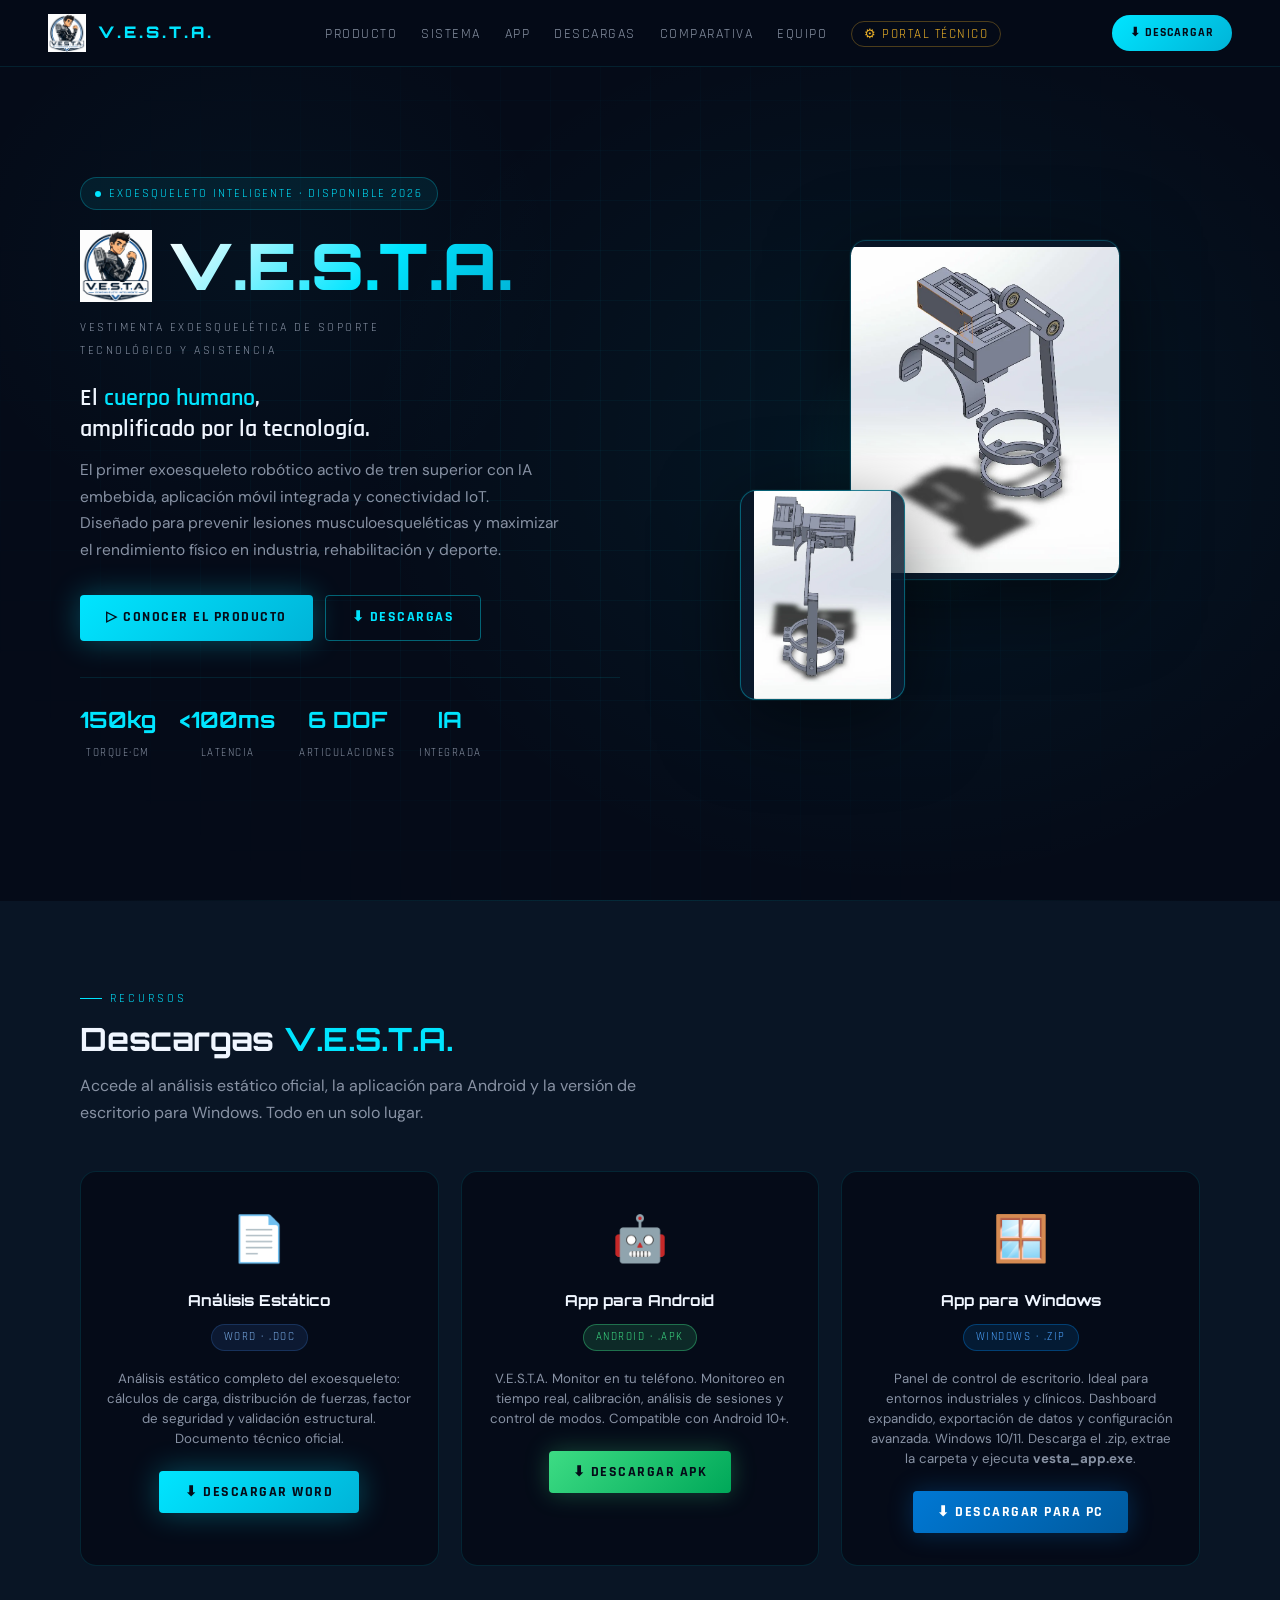
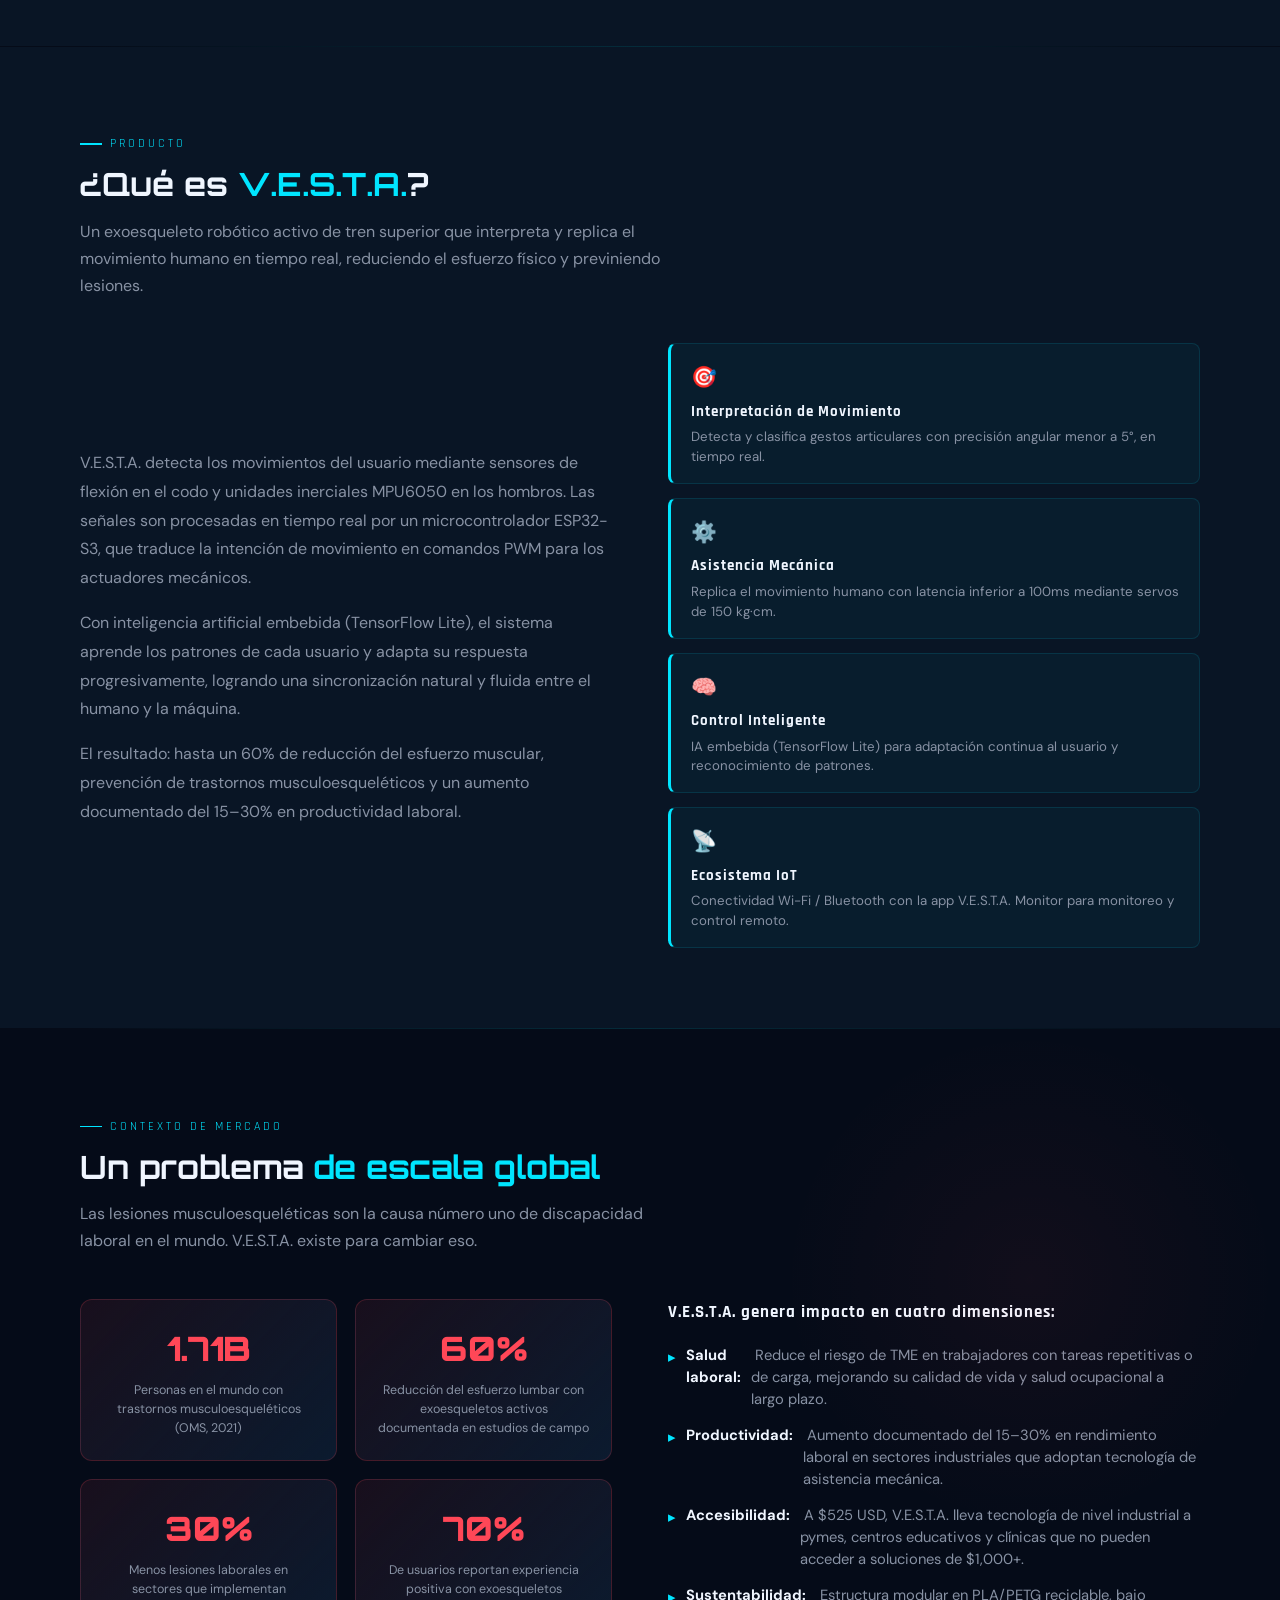
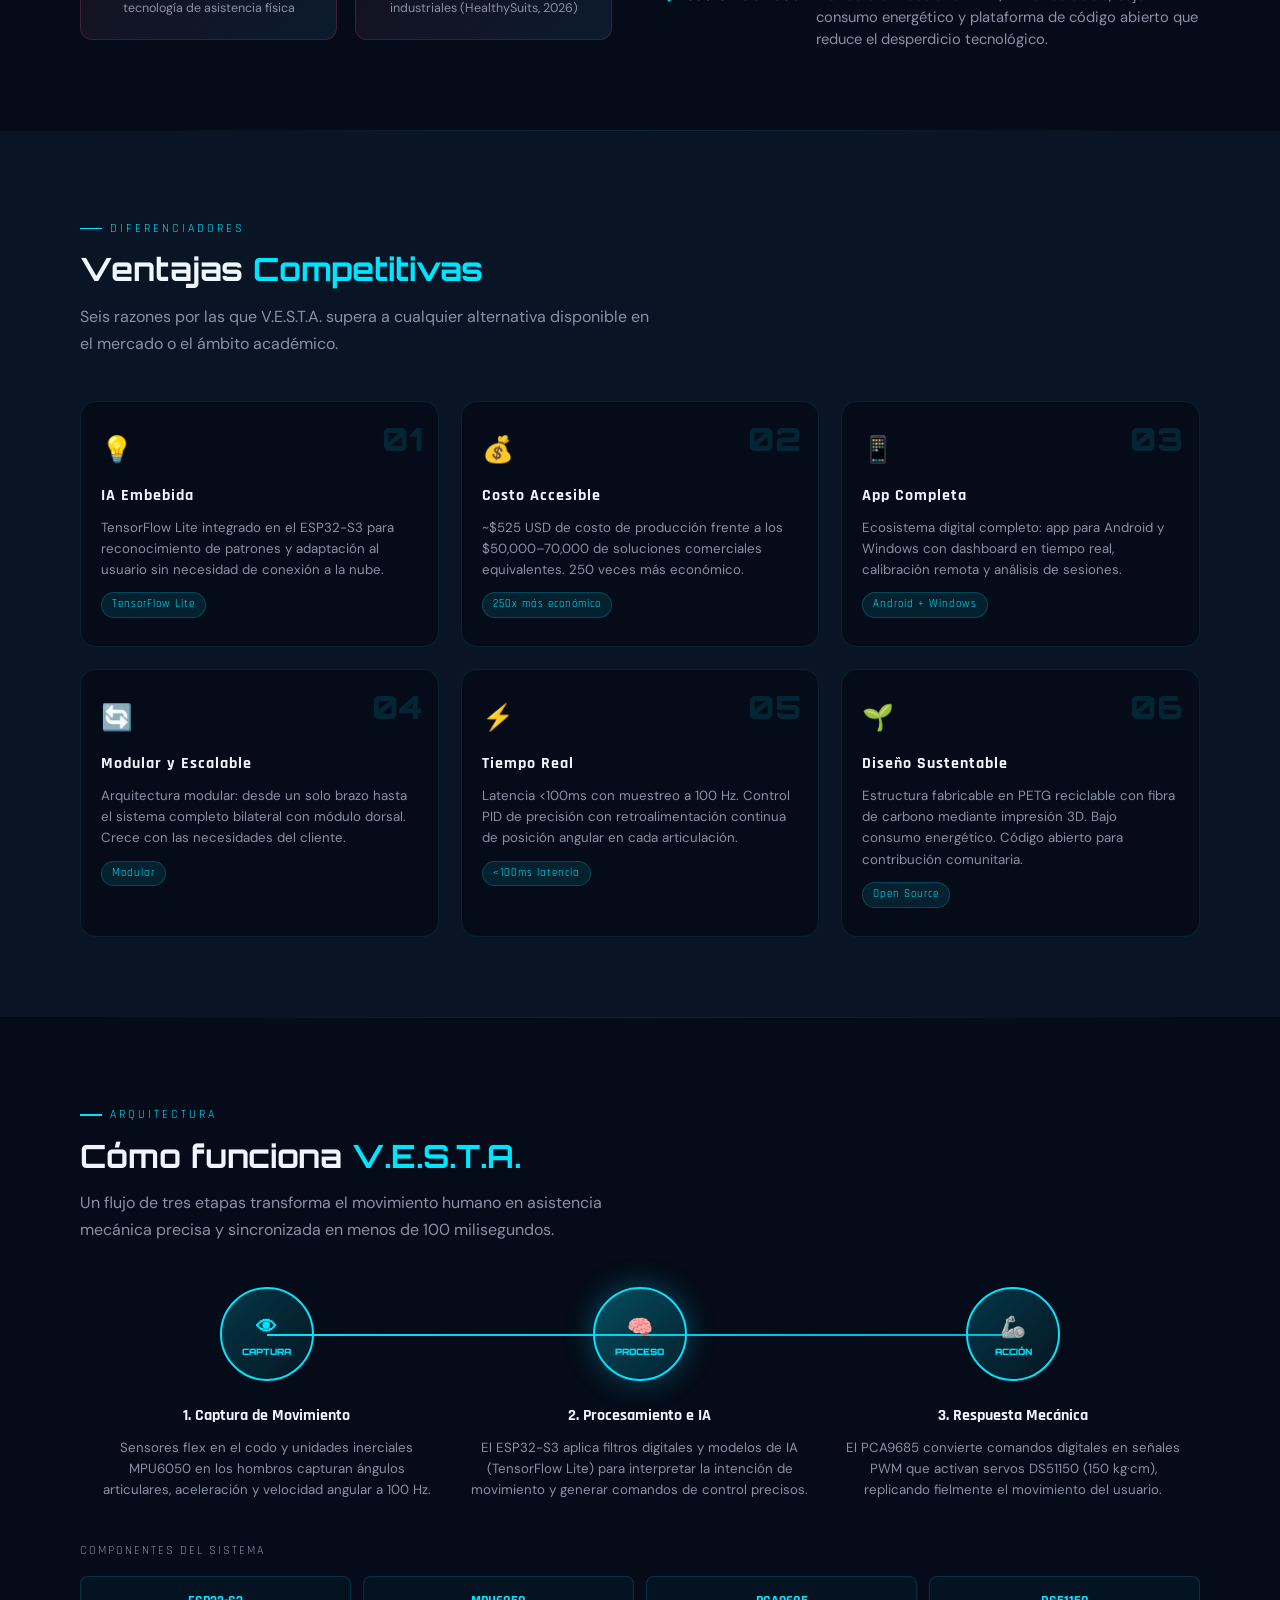
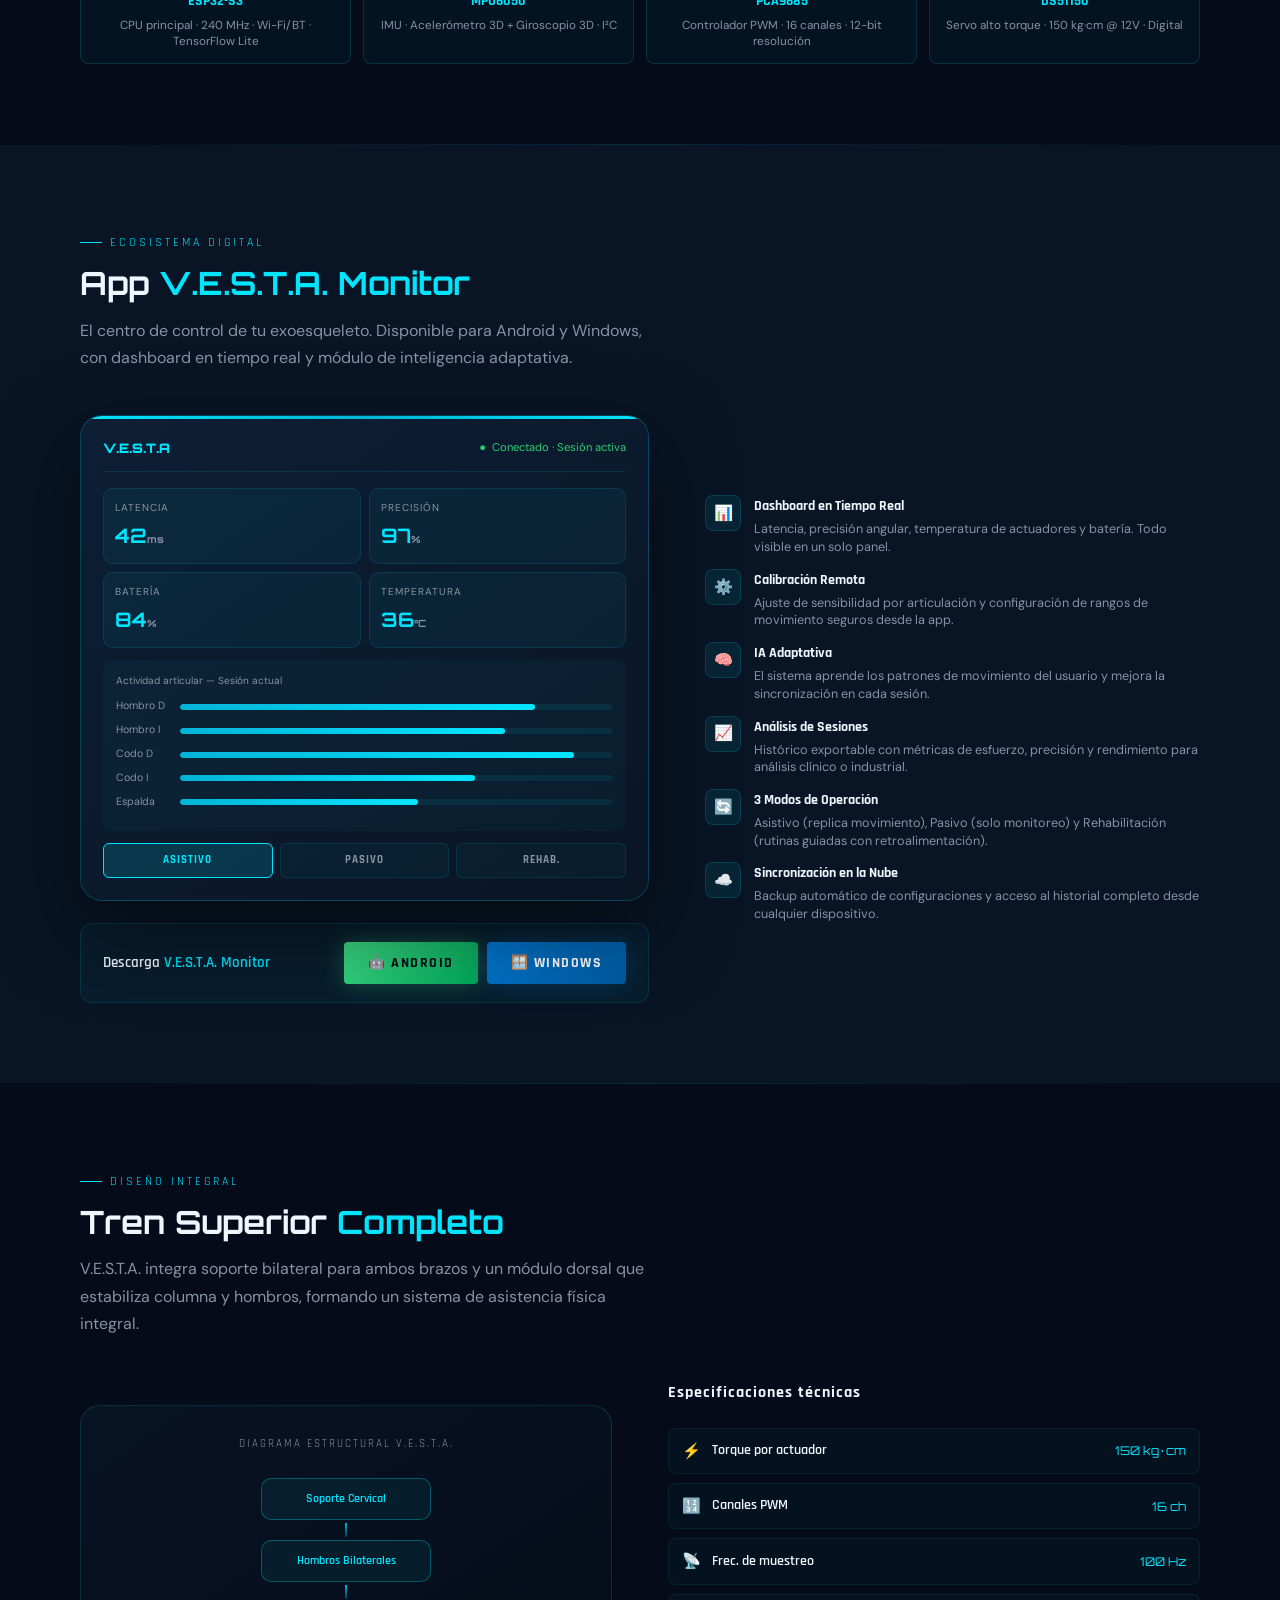
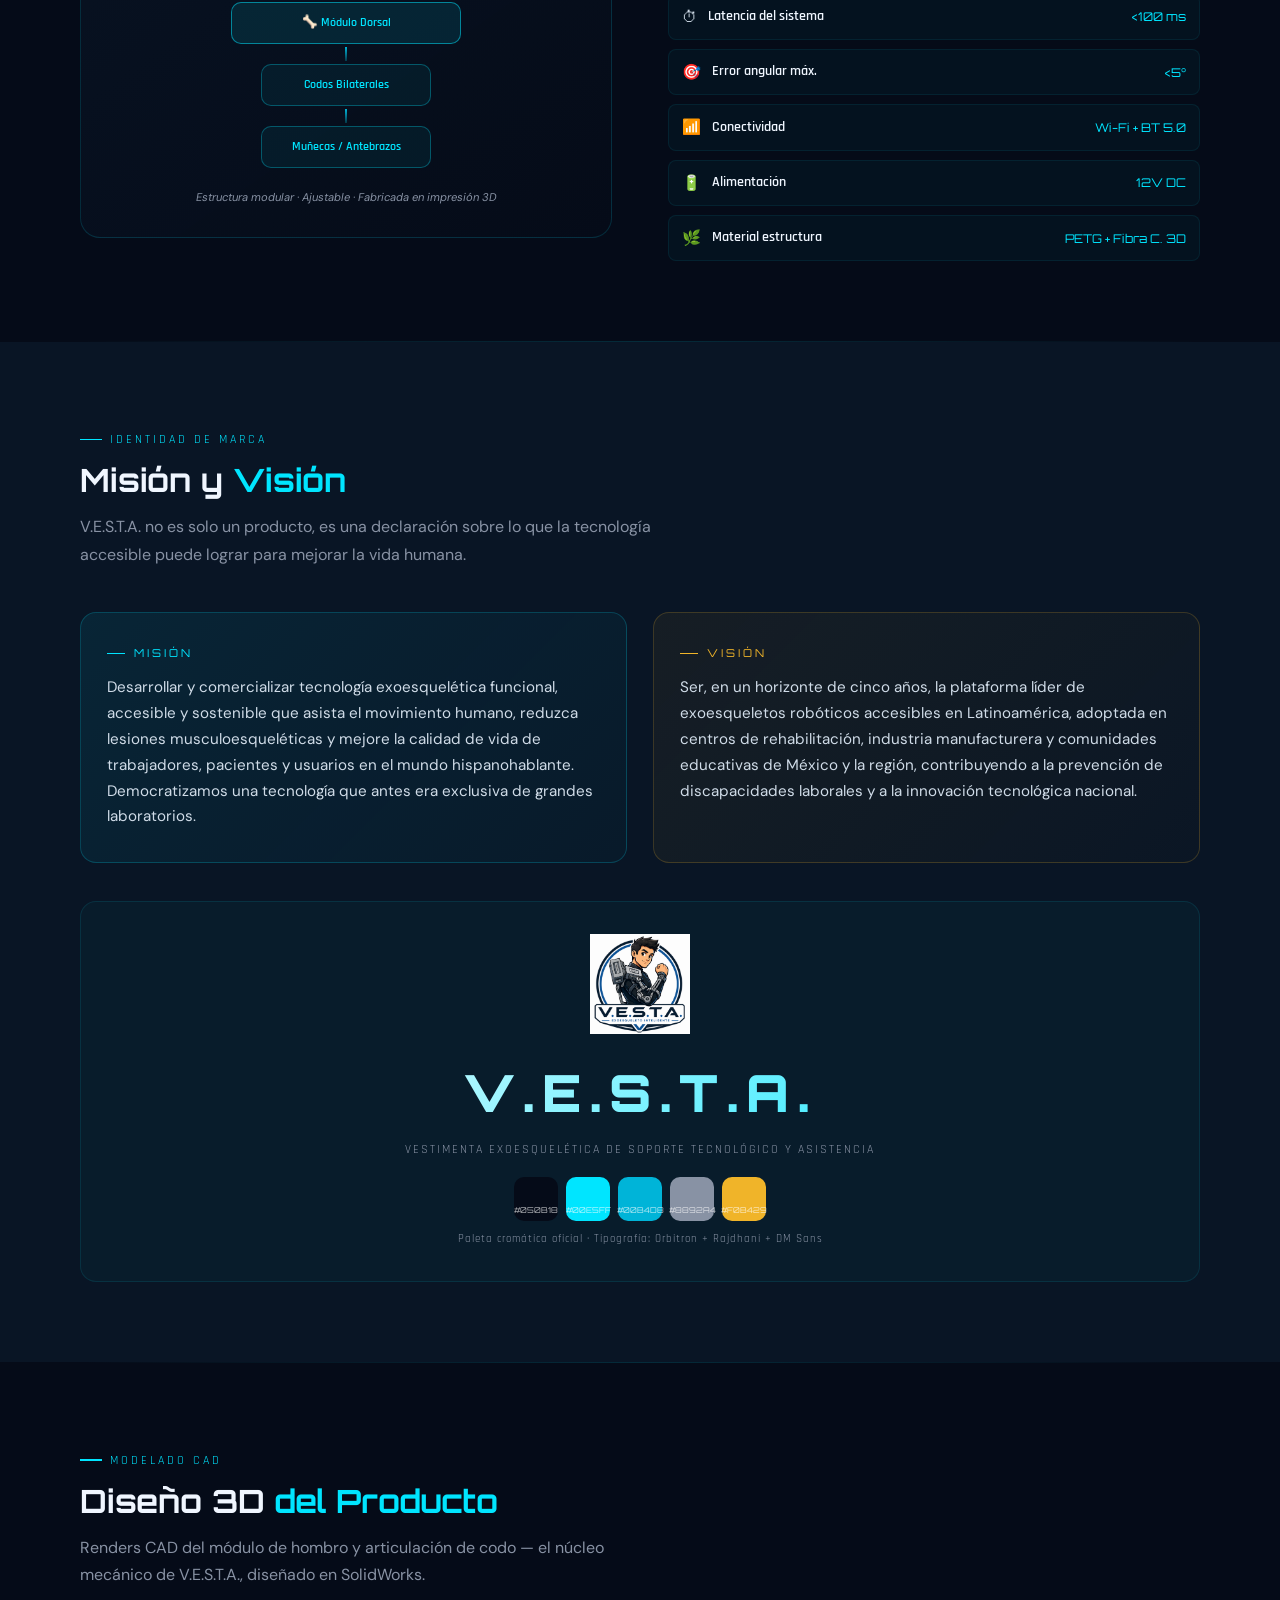
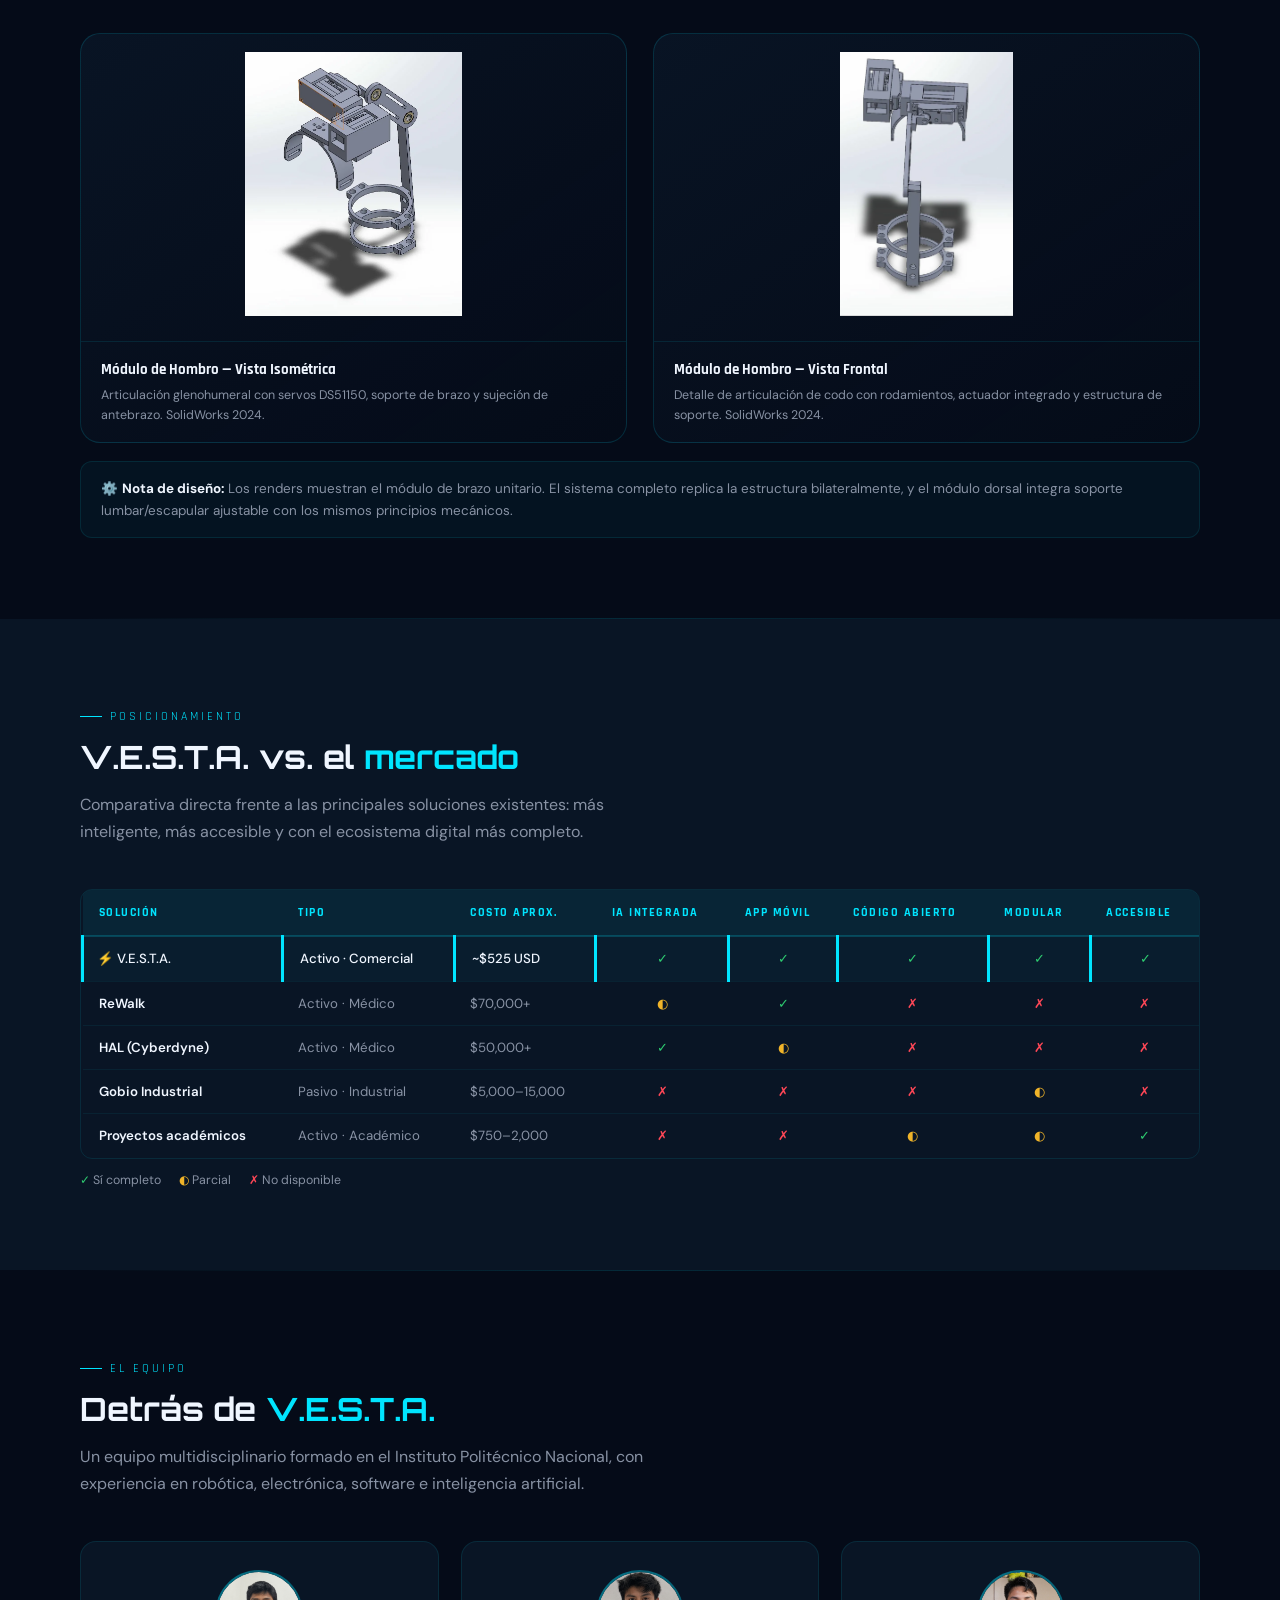
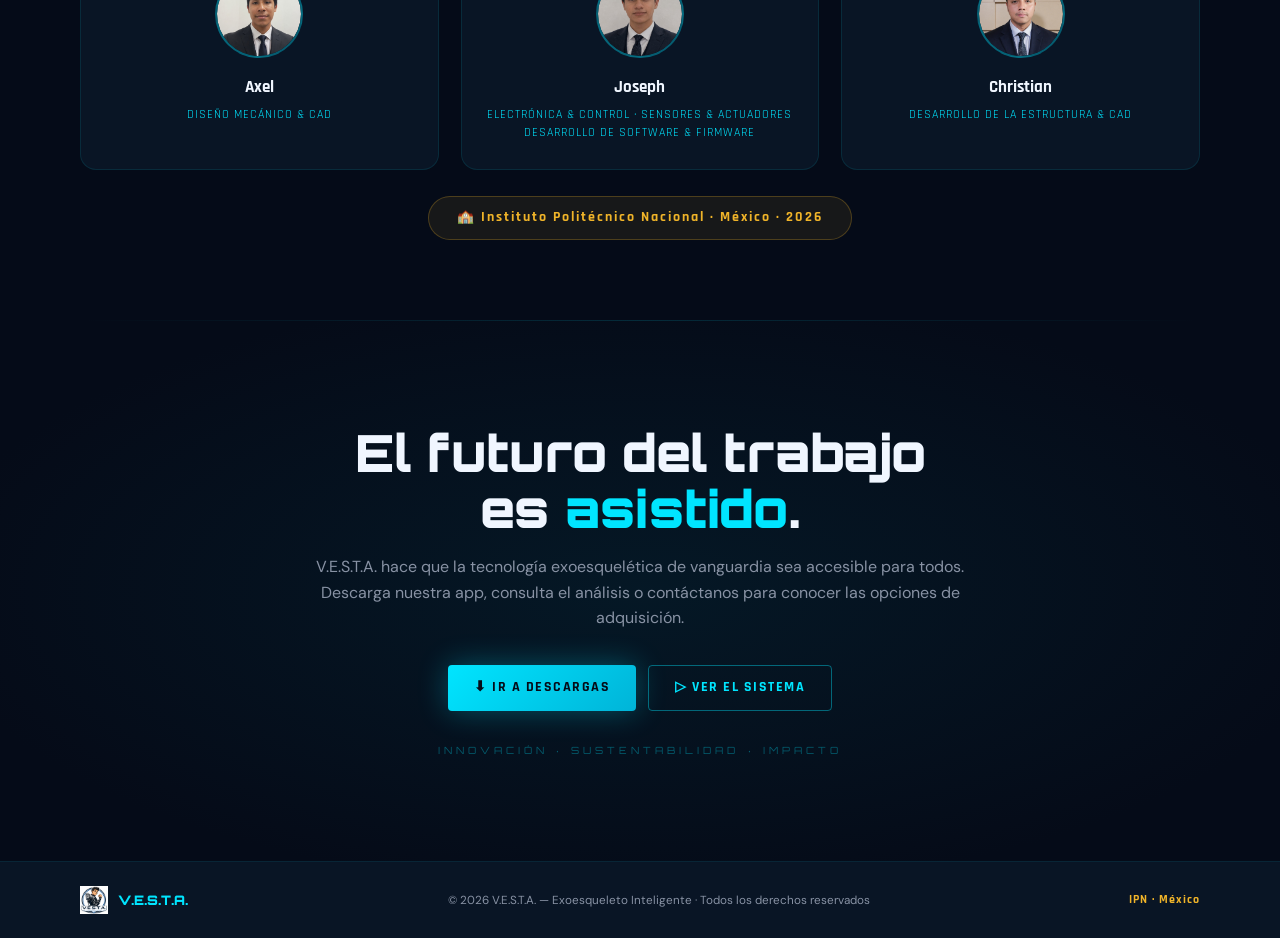
==== commit eedd750e: "Replace V.E.S.T.A..exe with self-contained V.E.S.T.A..zip The Flutter Windows build needs its DLLs a" ====
--- a/index.html
+++ b/index.html
@@ -24,7 +24,7 @@
     <li><a href="#descargas">Descargas</a></li>
     <li><a href="#comparativa">Comparativa</a></li>
     <li><a href="#equipo">Equipo</a></li>
-    <li><a href="#" class="nav-tech-link" id="btn-portal-nav">⚙ Portal Técnico</a></li>
+    <li><a href="https://josepht2244.github.io/technical_V.E.S.T.A.-/" class="nav-tech-link" target="_blank" rel="noopener">⚙ Portal Técnico</a></li>
   </ul>
 
   <a href="#descargas" class="nav-cta">⬇ Descargar</a>
@@ -43,7 +43,7 @@
   <a href="#descargas">Descargas</a>
   <a href="#comparativa">Comparativa</a>
   <a href="#equipo">Equipo</a>
-  <a href="#" class="nav-tech-drawer" id="btn-portal-drawer">⚙ Portal Técnico</a>
+  <a href="https://josepht2244.github.io/technical_V.E.S.T.A.-/" class="nav-tech-drawer" target="_blank" rel="noopener">⚙ Portal Técnico</a>
 </nav>
 
 <!-- ═══ HERO ═══ -->
@@ -125,8 +125,8 @@
     <div class="download-card windows">
       <span class="dl-icon">🪟</span>
       <div class="dl-title">App para Windows</div>
-      <span class="dl-badge exe">Windows · .exe</span>
-      <p class="dl-desc">Panel de control de escritorio. Ideal para entornos industriales y clínicos. Dashboard expandido, exportación de datos y configuración avanzada. Windows 10/11.</p>
+      <span class="dl-badge exe">Windows · .zip</span>
+      <p class="dl-desc">Panel de control de escritorio. Ideal para entornos industriales y clínicos. Dashboard expandido, exportación de datos y configuración avanzada. Windows 10/11. Descarga el .zip, extrae la carpeta y ejecuta <strong>vesta_app.exe</strong>.</p>
       <button class="btn-windows dl-windows">
         ⬇ Descargar para PC
       </button>
@@ -582,41 +582,6 @@
   <span class="footer-ipn">IPN · México</span>
 </footer>
 
-<!-- ═══ MODAL PORTAL TÉCNICO ═══ -->
-<div class="tech-overlay" id="tech-overlay" aria-modal="true" role="dialog" aria-label="Portal Técnico V.E.S.T.A.">
-  <div class="tech-modal">
-    <button class="tech-close" id="tech-close" aria-label="Cerrar">✕</button>
-
-    <div class="tech-modal-header">
-      <div class="tech-modal-icon">⚙</div>
-      <div class="tech-modal-title">Portal Técnico</div>
-      <div class="tech-modal-sub">V.E.S.T.A. — Configuración &amp; Calibración</div>
-    </div>
-
-    <p class="tech-modal-desc">Acceso al panel de configuración y calibración del exoesqueleto. Selecciona tu tipo de acceso para continuar.</p>
-
-    <!-- Invitado -->
-    <div class="tech-access-block tech-guest-block">
-      <div class="tech-block-label">Modo Invitado</div>
-      <p class="tech-block-desc">Exploración del portal sin privilegios de modificación.</p>
-      <button class="btn-tech-guest" id="btn-guest-enter">Entrar como Invitado →</button>
-    </div>
-
-    <div class="tech-divider-or"><span>o</span></div>
-
-    <!-- Técnico -->
-    <div class="tech-access-block tech-tech-block">
-      <div class="tech-block-label">Acceso Técnico</div>
-      <p class="tech-block-desc">Introduce el código de acceso para técnicos autorizados.</p>
-      <div class="tech-input-row">
-        <input type="password" class="tech-input" id="tech-code-input" placeholder="Código de acceso" autocomplete="off" maxlength="32">
-        <button class="btn-tech-enter" id="btn-tech-enter">Acceder</button>
-      </div>
-      <div class="tech-error" id="tech-error">Código incorrecto. Verifica e intenta de nuevo.</div>
-    </div>
-  </div>
-</div>
-
 <script src="vesta.js"></script>
 </body>
 </html>
--- a/style.css
+++ b/style.css
@@ -606,144 +606,6 @@
 .nav-tech-drawer:hover { color: var(--gold) !important; }
 
 /* ══════════════════
-   MODAL PORTAL TÉCNICO
-══════════════════ */
-.tech-overlay {
-  position: fixed; inset: 0; z-index: 10000;
-  background: rgba(5,11,24,0.88);
-  backdrop-filter: blur(12px);
-  display: flex; align-items: center; justify-content: center;
-  padding: 20px;
-  opacity: 0; pointer-events: none;
-  transition: opacity 0.3s ease;
-}
-.tech-overlay.open { opacity: 1; pointer-events: all; }
-
-.tech-modal {
-  background: linear-gradient(145deg, #0d1f35, #091525);
-  border: 1px solid rgba(240,180,41,0.25);
-  border-radius: 20px;
-  padding: 36px 32px;
-  width: 100%; max-width: 460px;
-  position: relative;
-  box-shadow: 0 30px 80px rgba(0,0,0,0.6), 0 0 0 1px rgba(240,180,41,0.08);
-  transform: translateY(20px) scale(0.97);
-  transition: transform 0.35s cubic-bezier(0.34,1.56,0.64,1);
-}
-.tech-overlay.open .tech-modal { transform: translateY(0) scale(1); }
-
-.tech-modal::before {
-  content: ''; position: absolute; top: 0; left: 0; right: 0; height: 2px;
-  background: linear-gradient(90deg, transparent, var(--gold), transparent);
-  border-radius: 20px 20px 0 0;
-}
-
-.tech-close {
-  position: absolute; top: 14px; right: 16px;
-  background: none; border: none; color: var(--silver);
-  font-size: 1rem; cursor: pointer; padding: 4px 8px;
-  transition: color 0.2s;
-}
-.tech-close:hover { color: var(--white); }
-
-.tech-modal-header { text-align: center; margin-bottom: 20px; }
-.tech-modal-icon {
-  font-size: 2.2rem; margin-bottom: 10px; display: block;
-  filter: drop-shadow(0 0 12px rgba(240,180,41,0.4));
-}
-.tech-modal-title {
-  font-family: 'Orbitron', monospace; font-size: 1.15rem; font-weight: 700;
-  color: var(--gold); letter-spacing: 3px; margin-bottom: 4px;
-}
-.tech-modal-sub {
-  font-family: 'Rajdhani', sans-serif; font-size: 0.72rem; letter-spacing: 2px;
-  text-transform: uppercase; color: var(--silver);
-}
-
-.tech-modal-desc {
-  font-size: 0.85rem; color: var(--silver); line-height: 1.6;
-  text-align: center; margin-bottom: 22px;
-}
-
-.tech-access-block {
-  border-radius: 12px; padding: 18px 20px;
-}
-.tech-guest-block {
-  background: rgba(0,229,255,0.04); border: 1px solid rgba(0,229,255,0.15);
-}
-.tech-tech-block {
-  background: rgba(240,180,41,0.04); border: 1px solid rgba(240,180,41,0.15);
-}
-
-.tech-block-label {
-  font-family: 'Rajdhani', sans-serif; font-weight: 700;
-  font-size: 0.8rem; letter-spacing: 2px; text-transform: uppercase;
-  margin-bottom: 5px;
-}
-.tech-guest-block .tech-block-label { color: var(--cyan); }
-.tech-tech-block  .tech-block-label { color: var(--gold); }
-
-.tech-block-desc {
-  font-size: 0.79rem; color: var(--silver); margin-bottom: 14px; line-height: 1.4;
-}
-
-.btn-tech-guest {
-  width: 100%;
-  background: rgba(0,229,255,0.1); border: 1.5px solid rgba(0,229,255,0.35);
-  color: var(--cyan);
-  font-family: 'Rajdhani', sans-serif; font-weight: 700;
-  font-size: 0.84rem; letter-spacing: 1.5px; text-transform: uppercase;
-  padding: 10px 18px; border-radius: 6px; cursor: pointer;
-  transition: background 0.2s, box-shadow 0.2s;
-}
-.btn-tech-guest:hover {
-  background: rgba(0,229,255,0.18);
-  box-shadow: 0 0 20px rgba(0,229,255,0.25);
-}
-
-.tech-input-row { display: flex; gap: 8px; margin-bottom: 8px; }
-.tech-input {
-  flex: 1; background: rgba(240,180,41,0.06); border: 1.5px solid rgba(240,180,41,0.25);
-  border-radius: 6px; padding: 10px 14px;
-  font-family: 'Rajdhani', sans-serif; font-size: 0.9rem; color: var(--white);
-  outline: none; transition: border-color 0.2s;
-}
-.tech-input::placeholder { color: rgba(136,146,164,0.6); }
-.tech-input:focus { border-color: var(--gold); }
-.tech-input.error { border-color: var(--red); animation: shake 0.35s; }
-
-@keyframes shake {
-  0%,100%{transform:translateX(0)} 20%{transform:translateX(-5px)} 60%{transform:translateX(5px)}
-}
-
-.btn-tech-enter {
-  background: linear-gradient(135deg, var(--gold), #c98a10);
-  color: var(--dark); font-family: 'Rajdhani', sans-serif; font-weight: 700;
-  font-size: 0.82rem; letter-spacing: 1px; text-transform: uppercase;
-  padding: 10px 18px; border-radius: 6px; border: none; cursor: pointer;
-  transition: transform 0.2s, box-shadow 0.2s; white-space: nowrap;
-}
-.btn-tech-enter:hover { transform: translateY(-1px); box-shadow: 0 0 18px rgba(240,180,41,0.4); }
-
-.tech-error {
-  font-size: 0.76rem; color: var(--red);
-  font-family: 'Rajdhani', sans-serif; letter-spacing: 0.5px;
-  display: none;
-}
-.tech-error.show { display: block; }
-
-.tech-divider-or {
-  text-align: center; position: relative; margin: 16px 0;
-  color: var(--silver); font-size: 0.75rem; font-family: 'Rajdhani', sans-serif; letter-spacing: 2px;
-}
-.tech-divider-or::before, .tech-divider-or::after {
-  content: ''; position: absolute; top: 50%; width: calc(50% - 18px); height: 1px;
-  background: rgba(0,229,255,0.1);
-}
-.tech-divider-or::before { left: 0; }
-.tech-divider-or::after  { right: 0; }
-
-/* ══════════════════
    TOAST
 ══════════════════ */
 .toast {
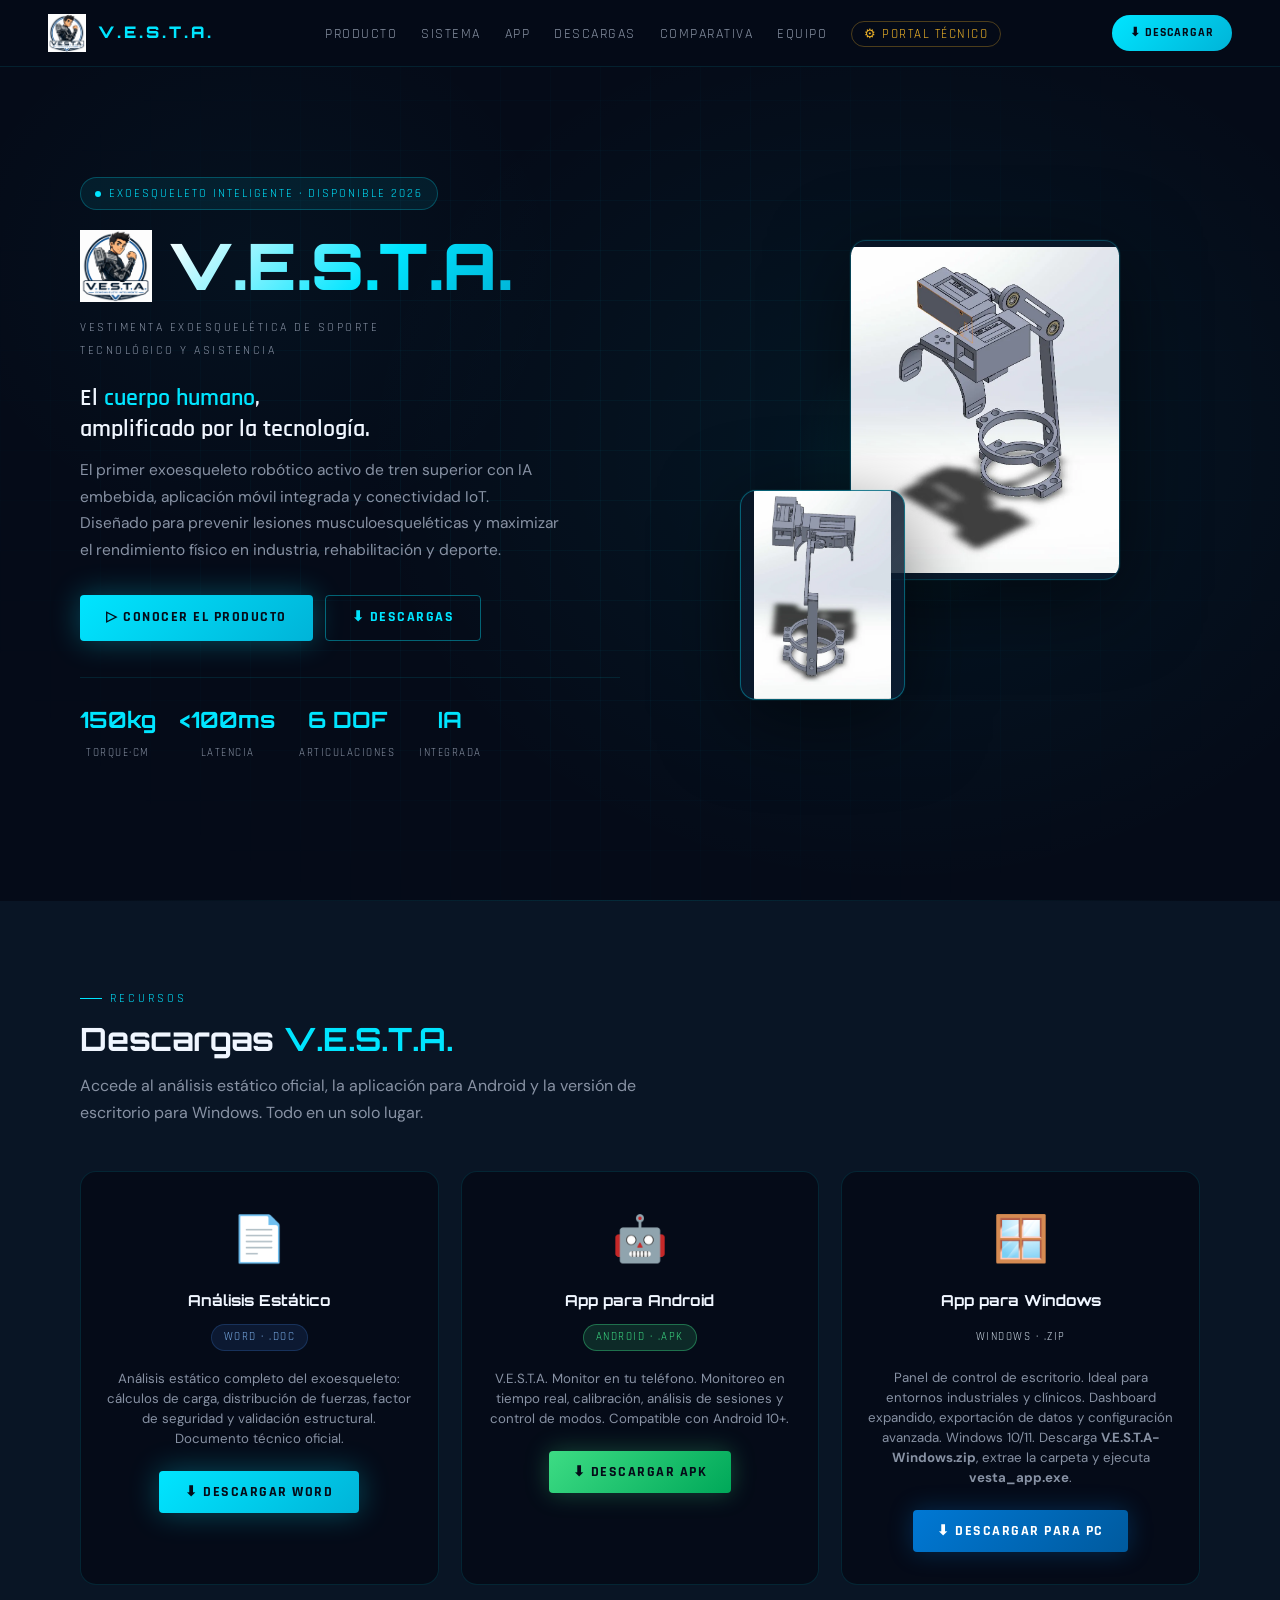
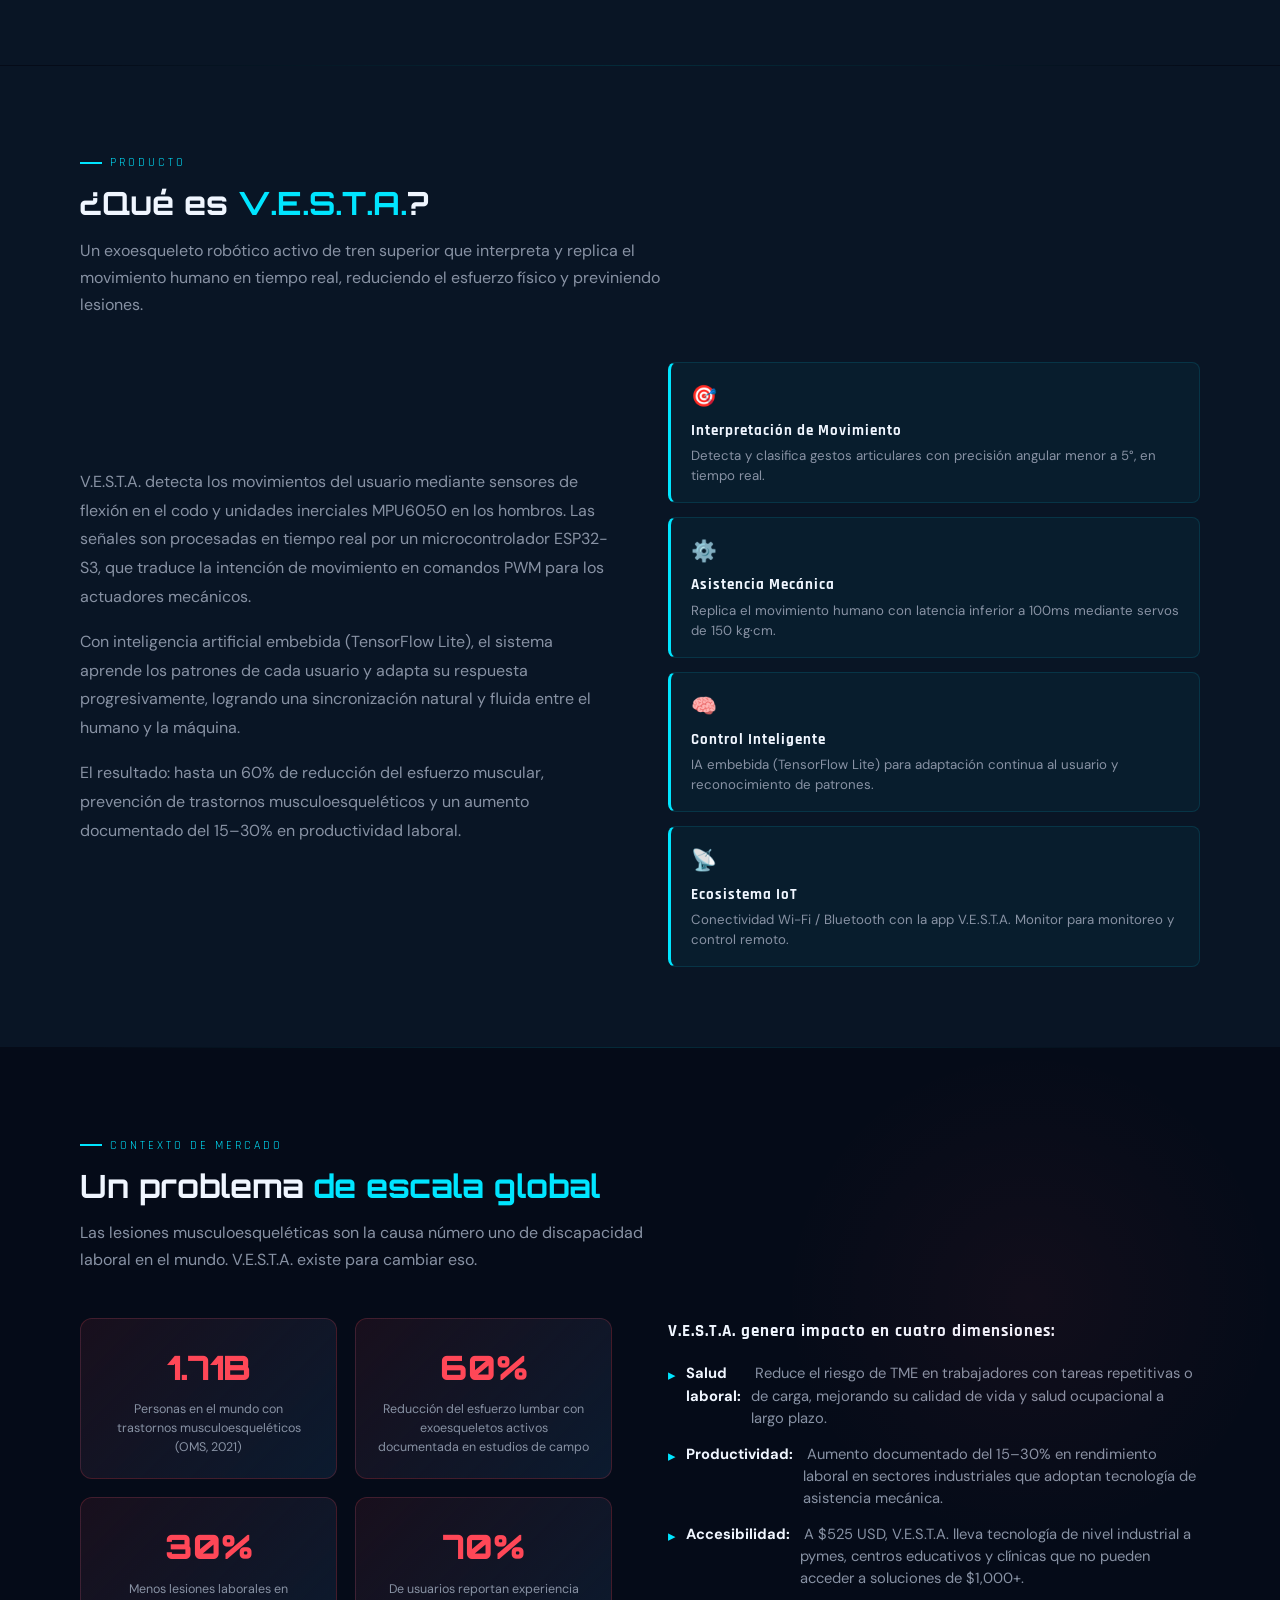
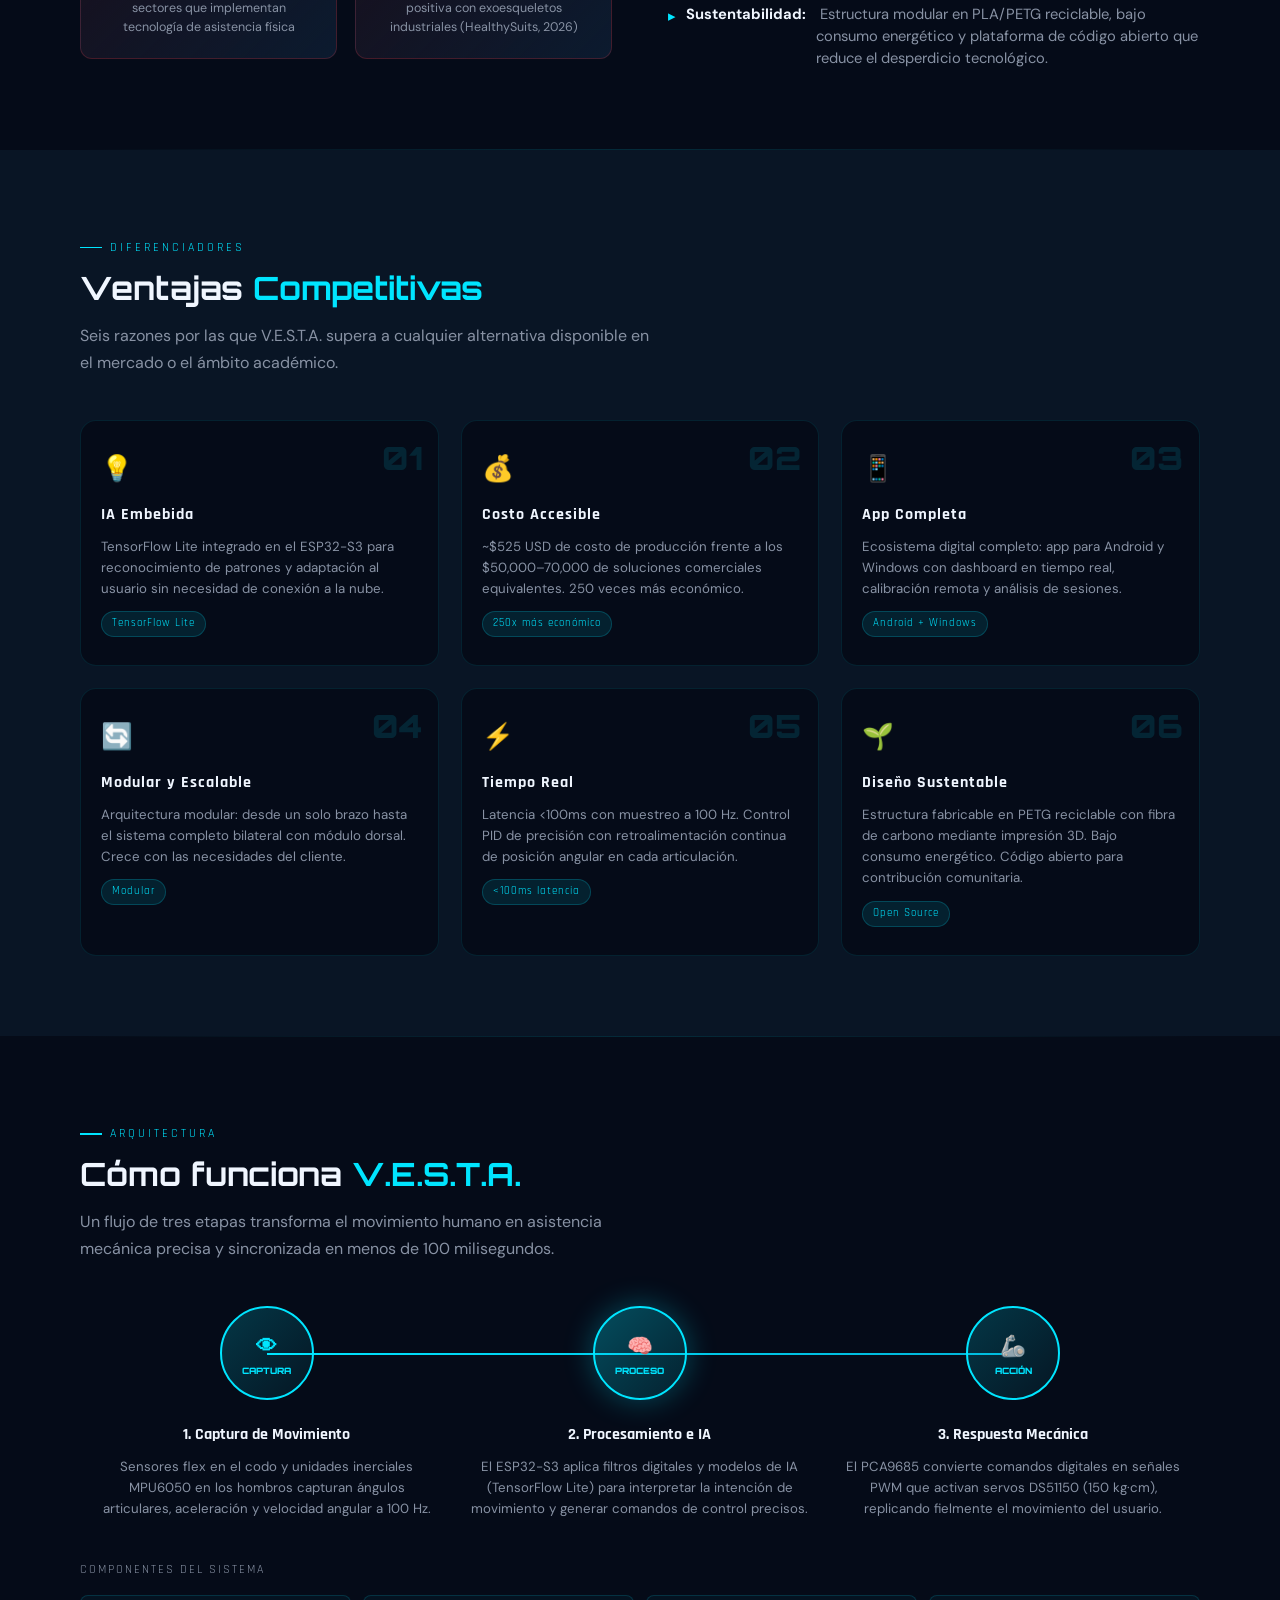
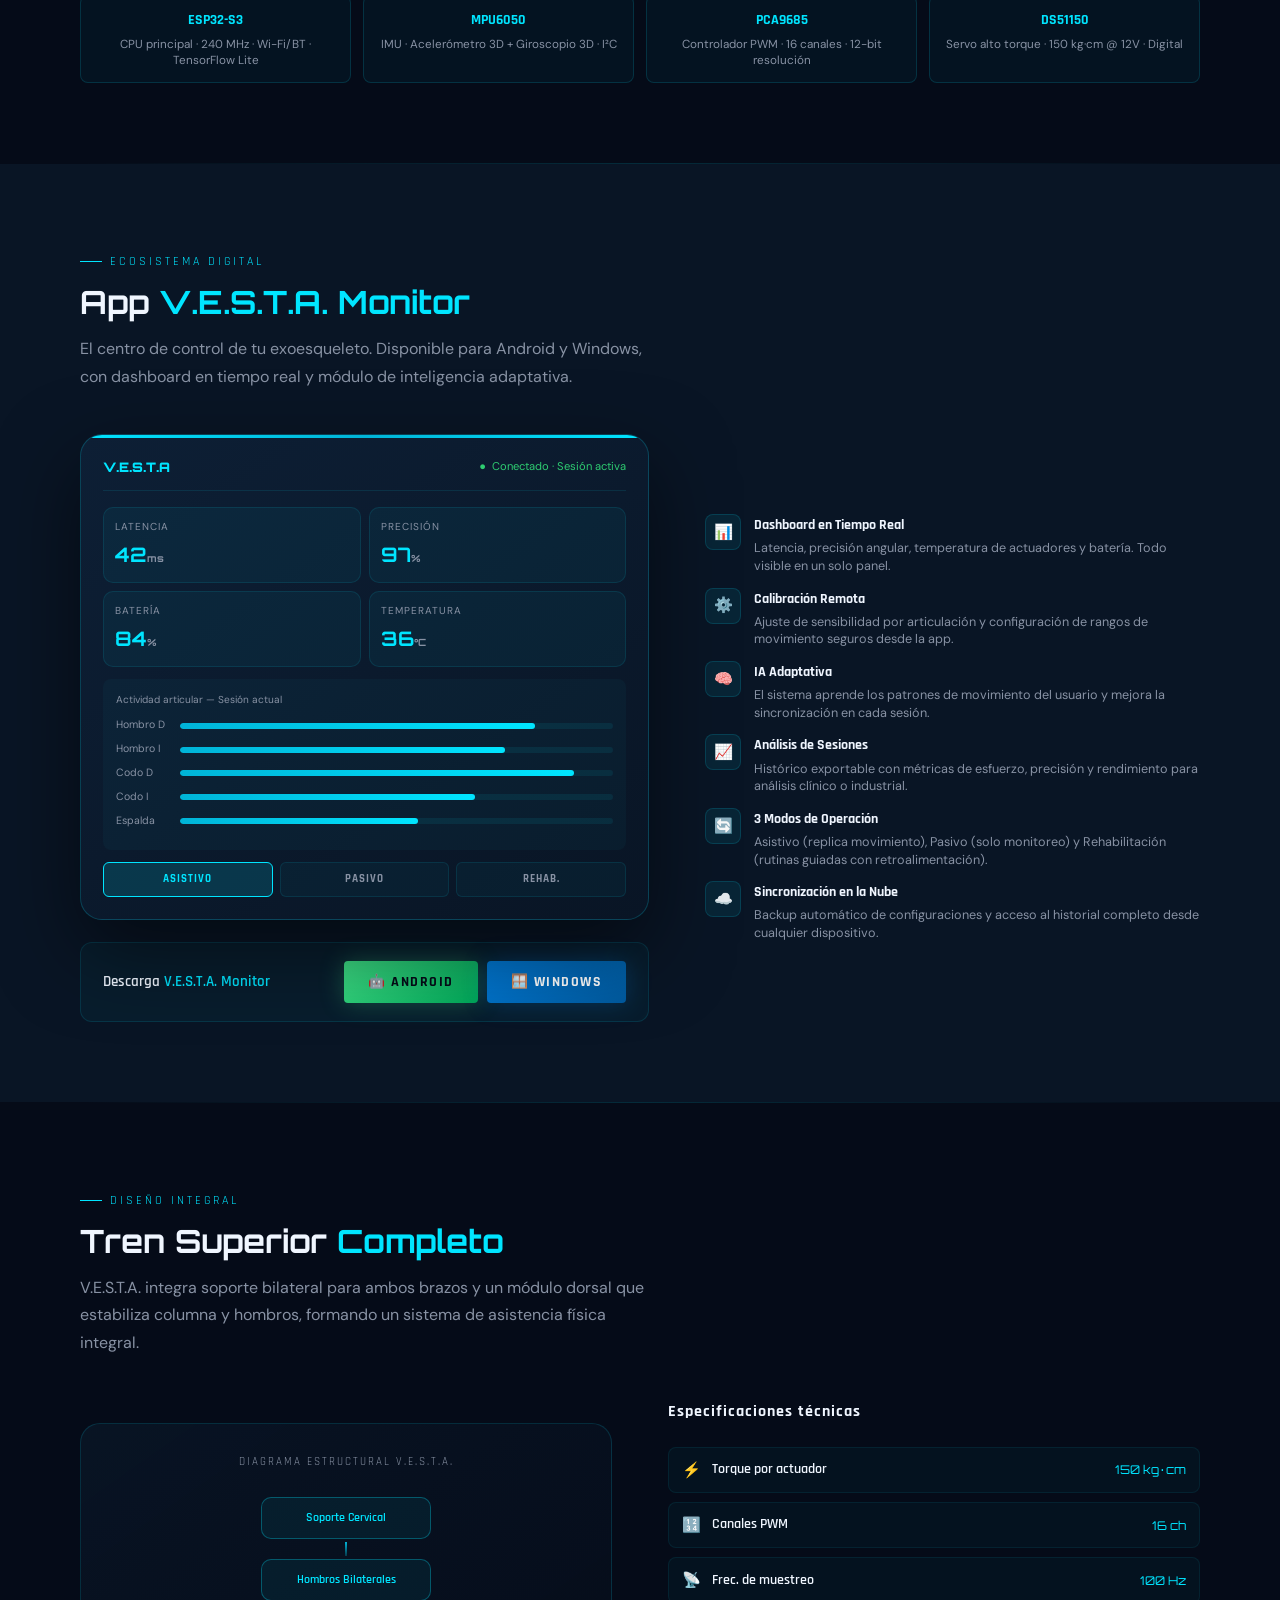
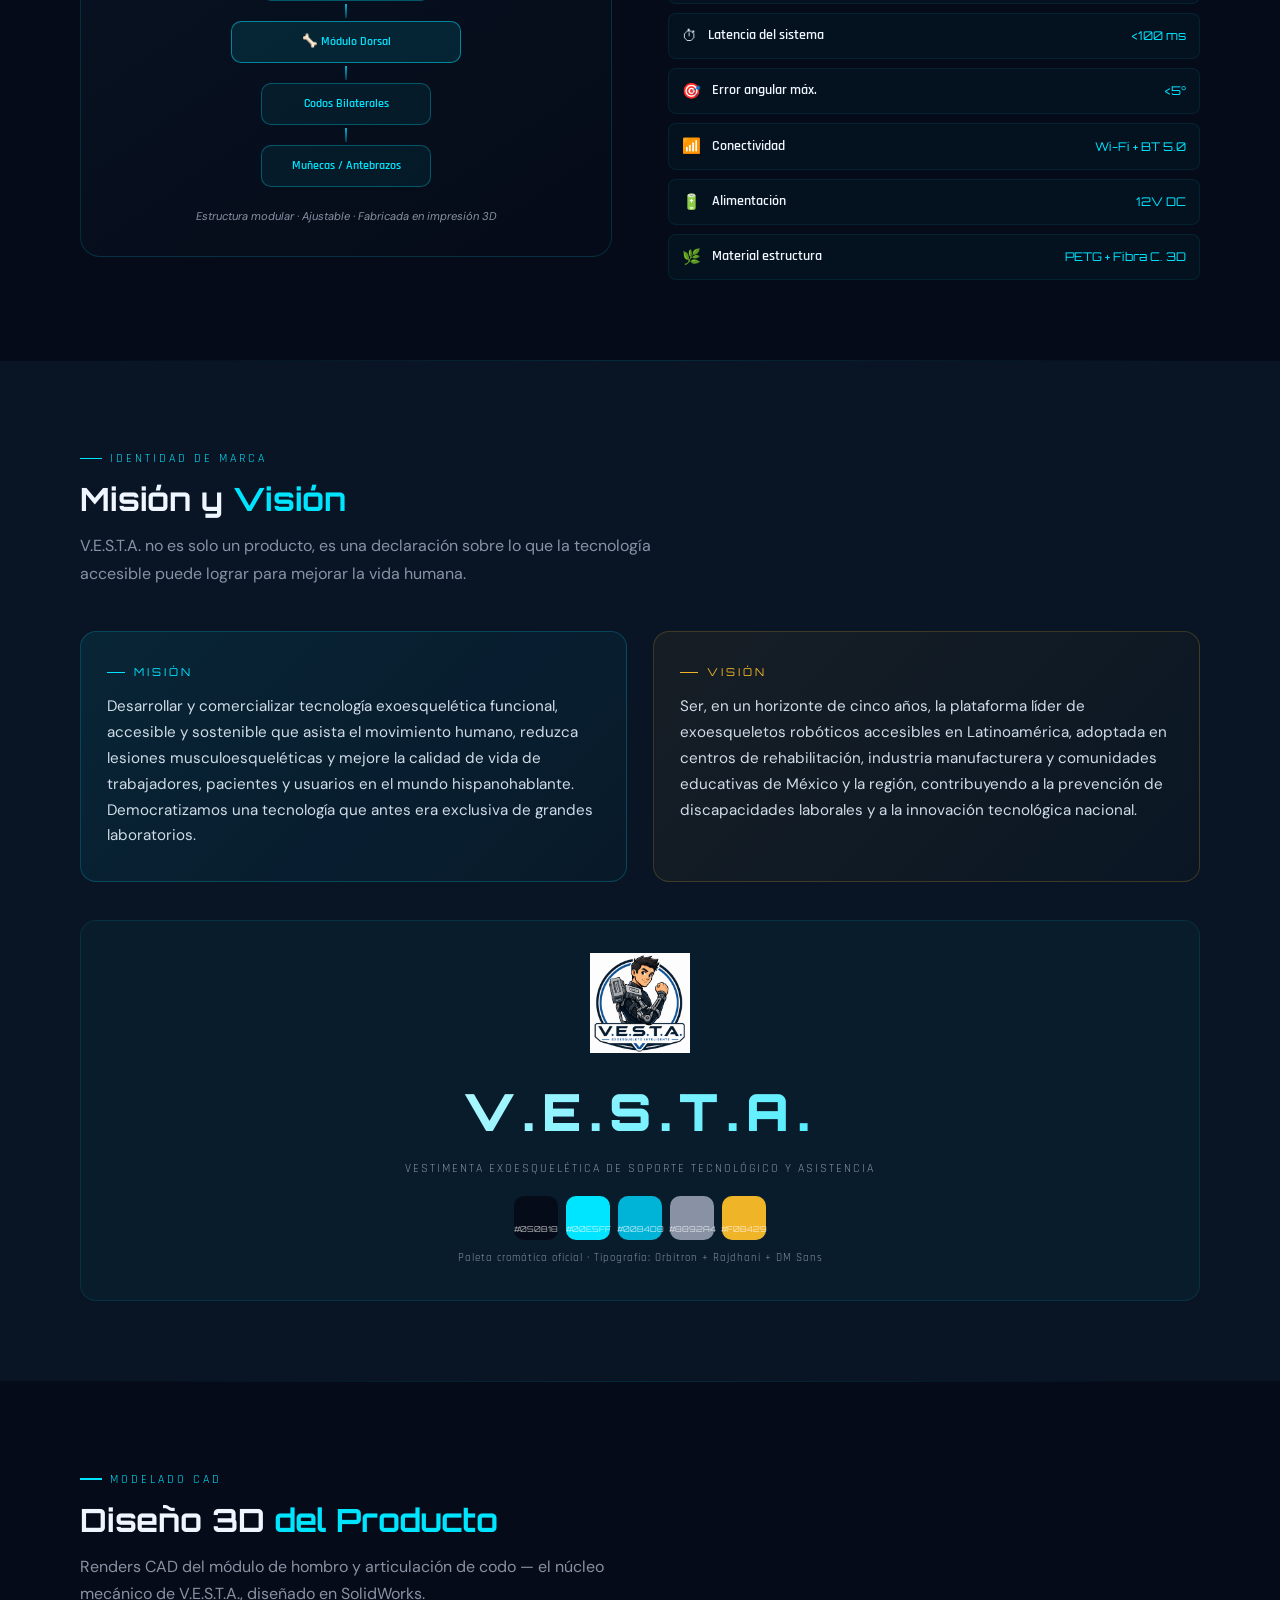
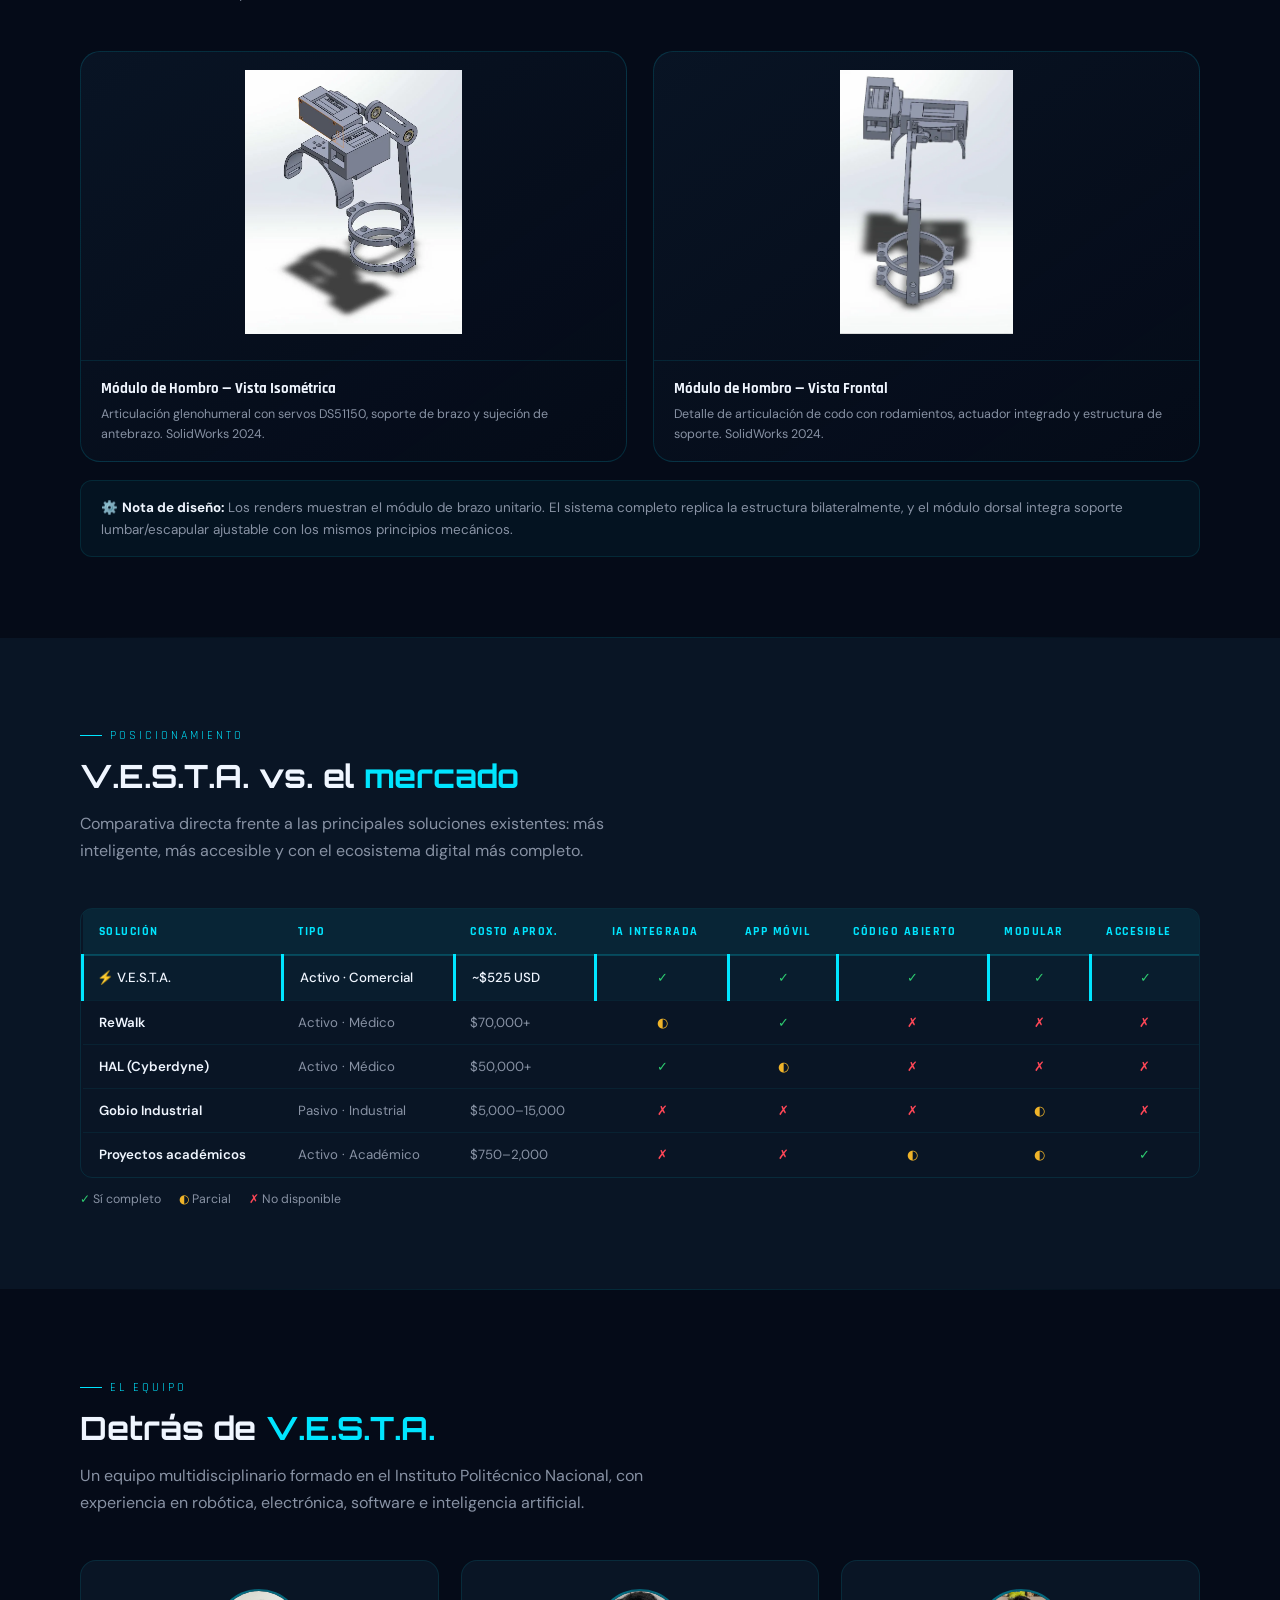
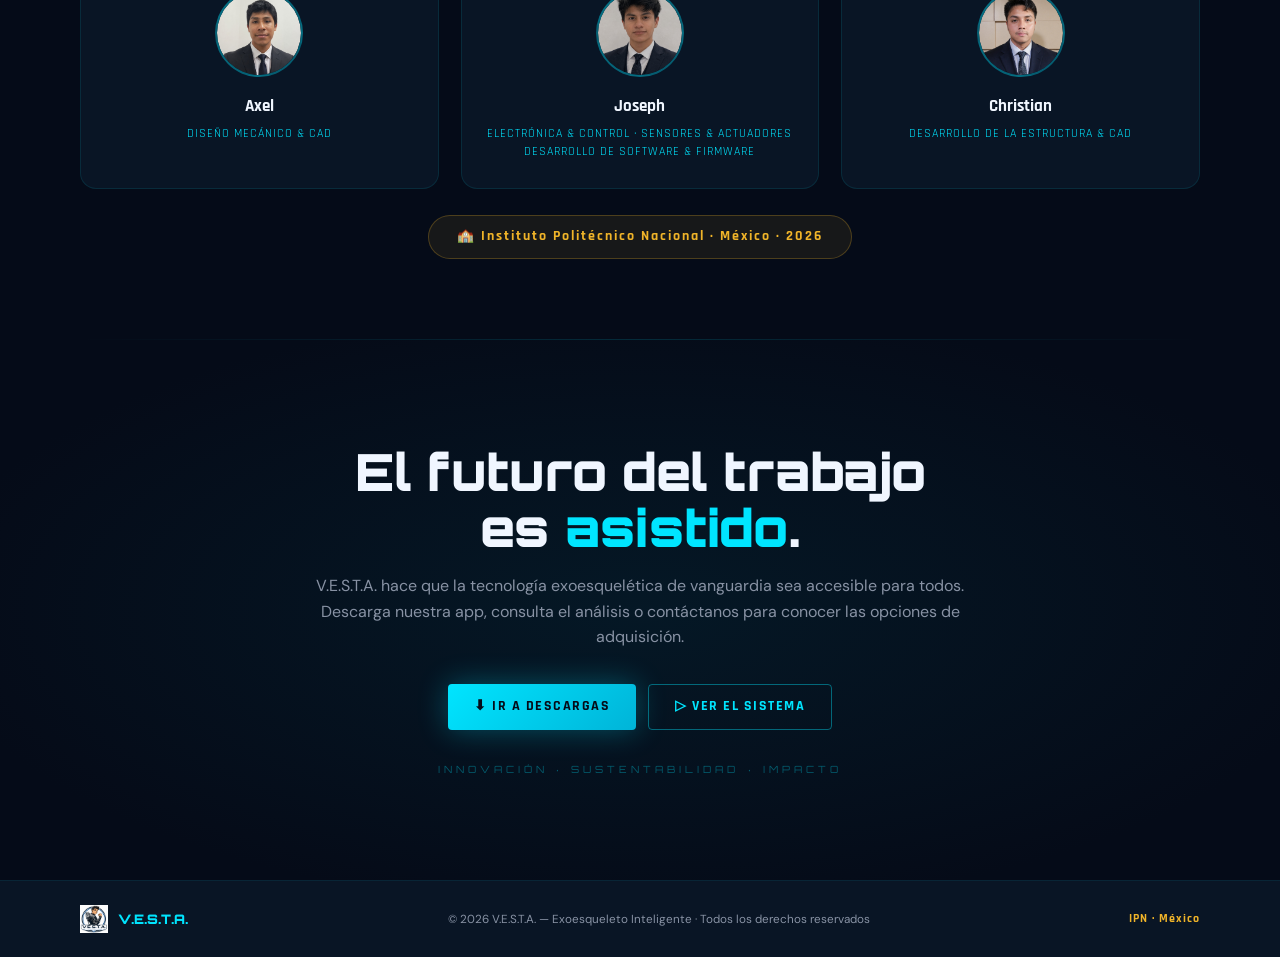
==== commit ab4a69f2: "Update downloadable app packages" ====
--- a/index.html
+++ b/index.html
@@ -125,8 +125,8 @@
     <div class="download-card windows">
       <span class="dl-icon">🪟</span>
       <div class="dl-title">App para Windows</div>
-      <span class="dl-badge exe">Windows · .zip</span>
-      <p class="dl-desc">Panel de control de escritorio. Ideal para entornos industriales y clínicos. Dashboard expandido, exportación de datos y configuración avanzada. Windows 10/11. Descarga el .zip, extrae la carpeta y ejecuta <strong>vesta_app.exe</strong>.</p>
+      <span class="dl-badge zip">Windows · .zip</span>
+      <p class="dl-desc">Panel de control de escritorio. Ideal para entornos industriales y clínicos. Dashboard expandido, exportación de datos y configuración avanzada. Windows 10/11. Descarga <strong>V.E.S.T.A-Windows.zip</strong>, extrae la carpeta y ejecuta <strong>vesta_app.exe</strong>.</p>
       <button class="btn-windows dl-windows">
         ⬇ Descargar para PC
       </button>
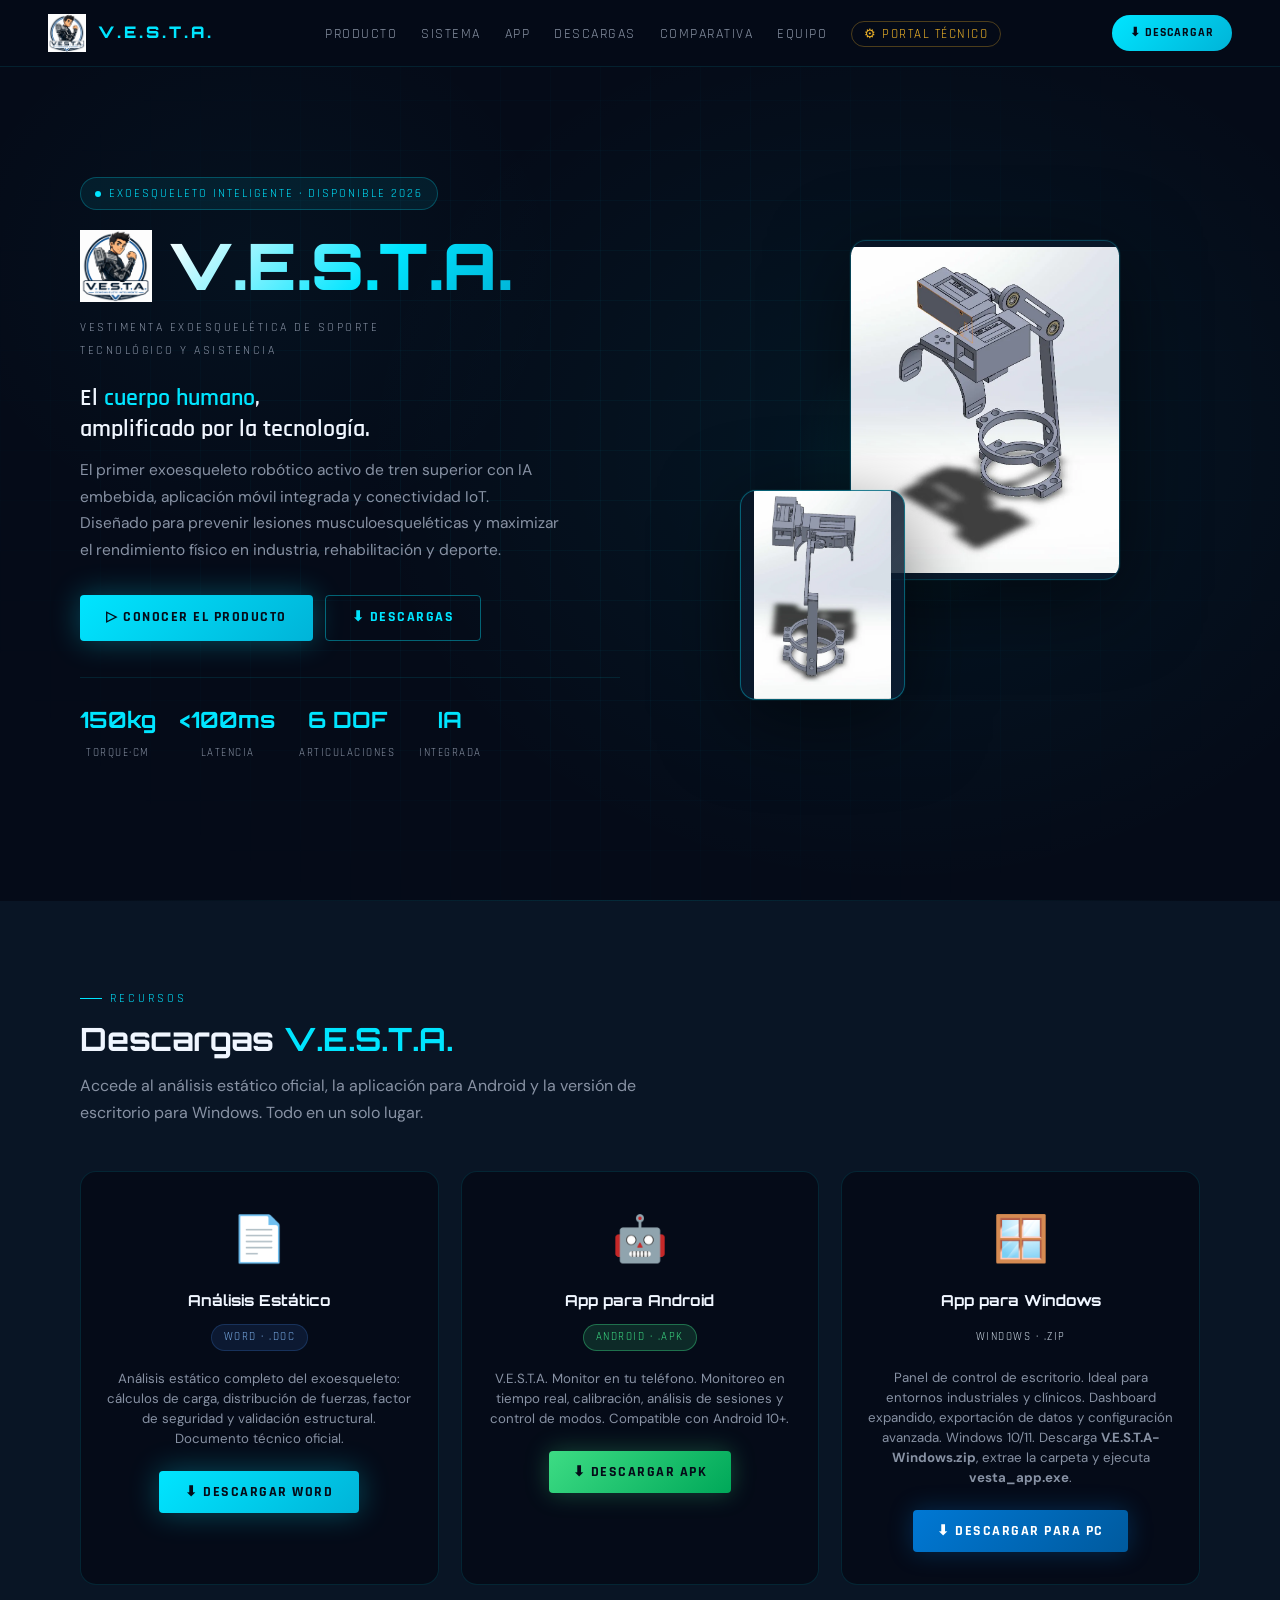
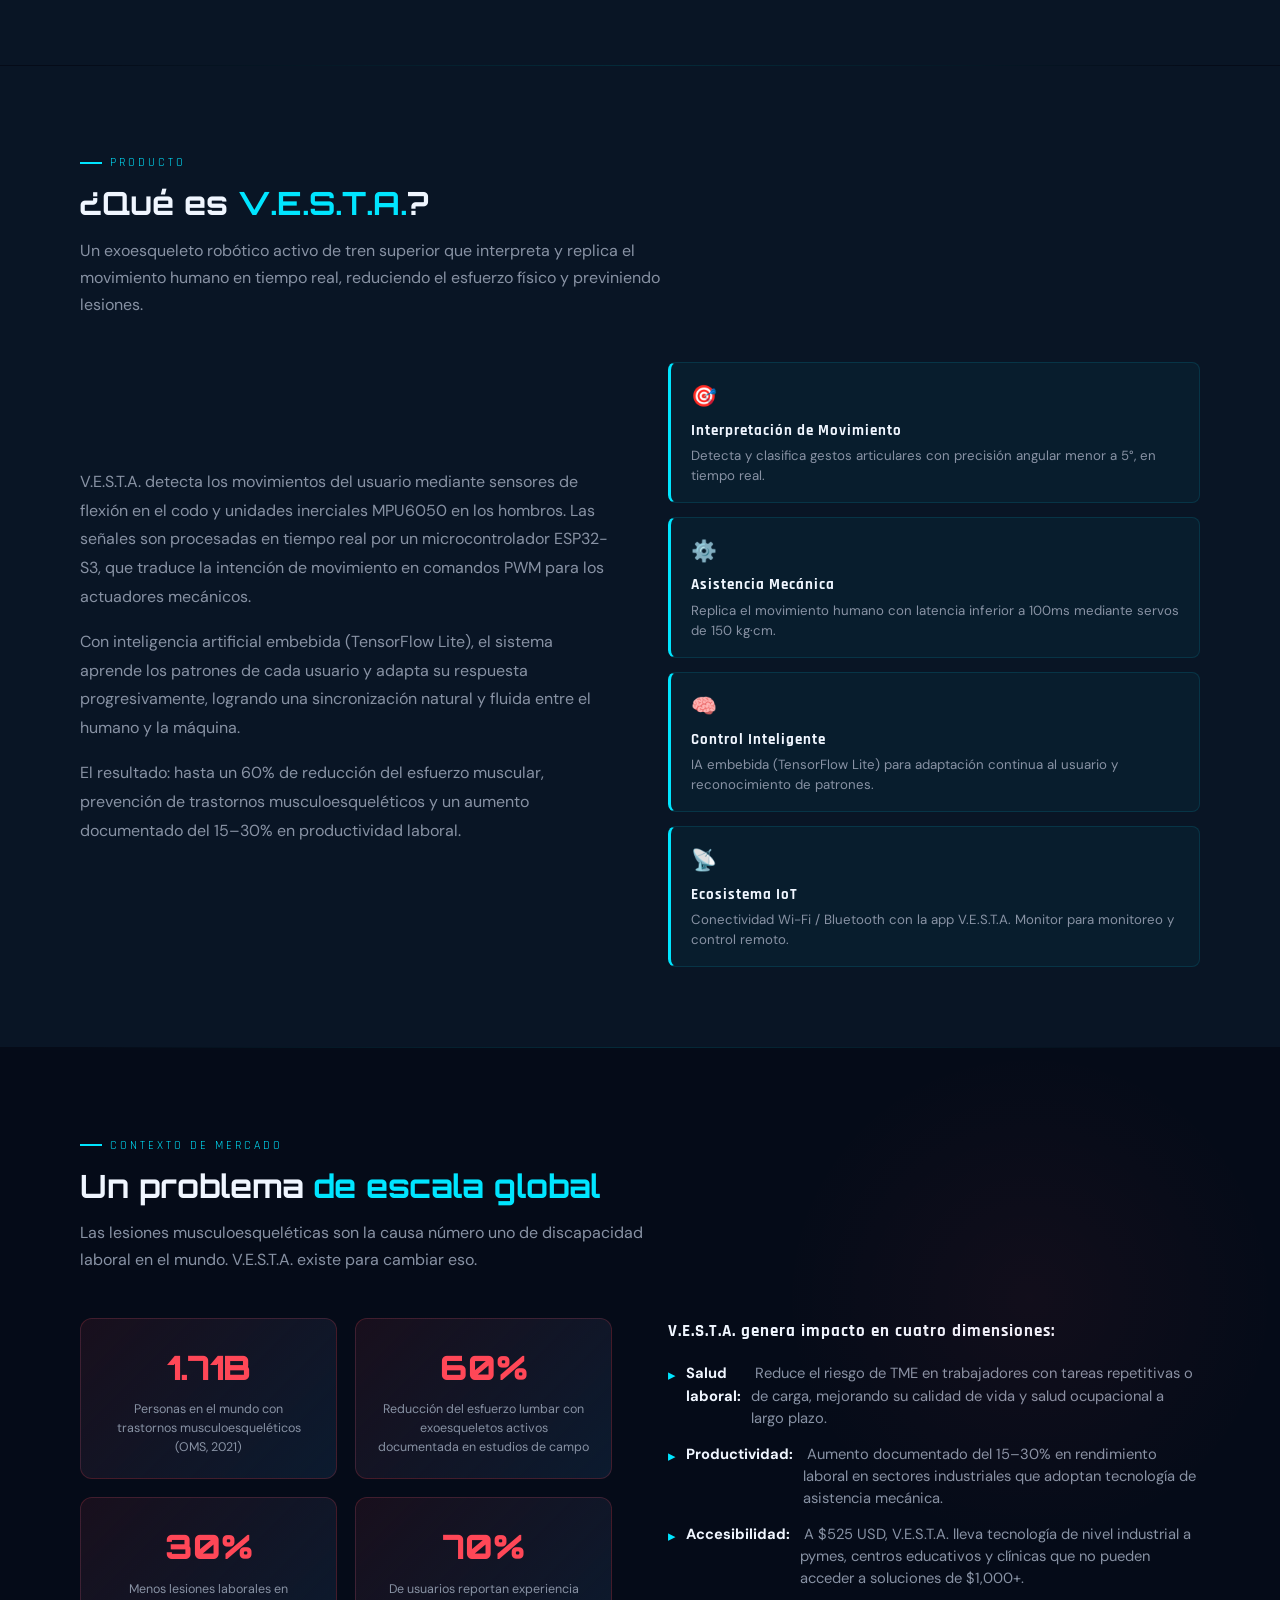
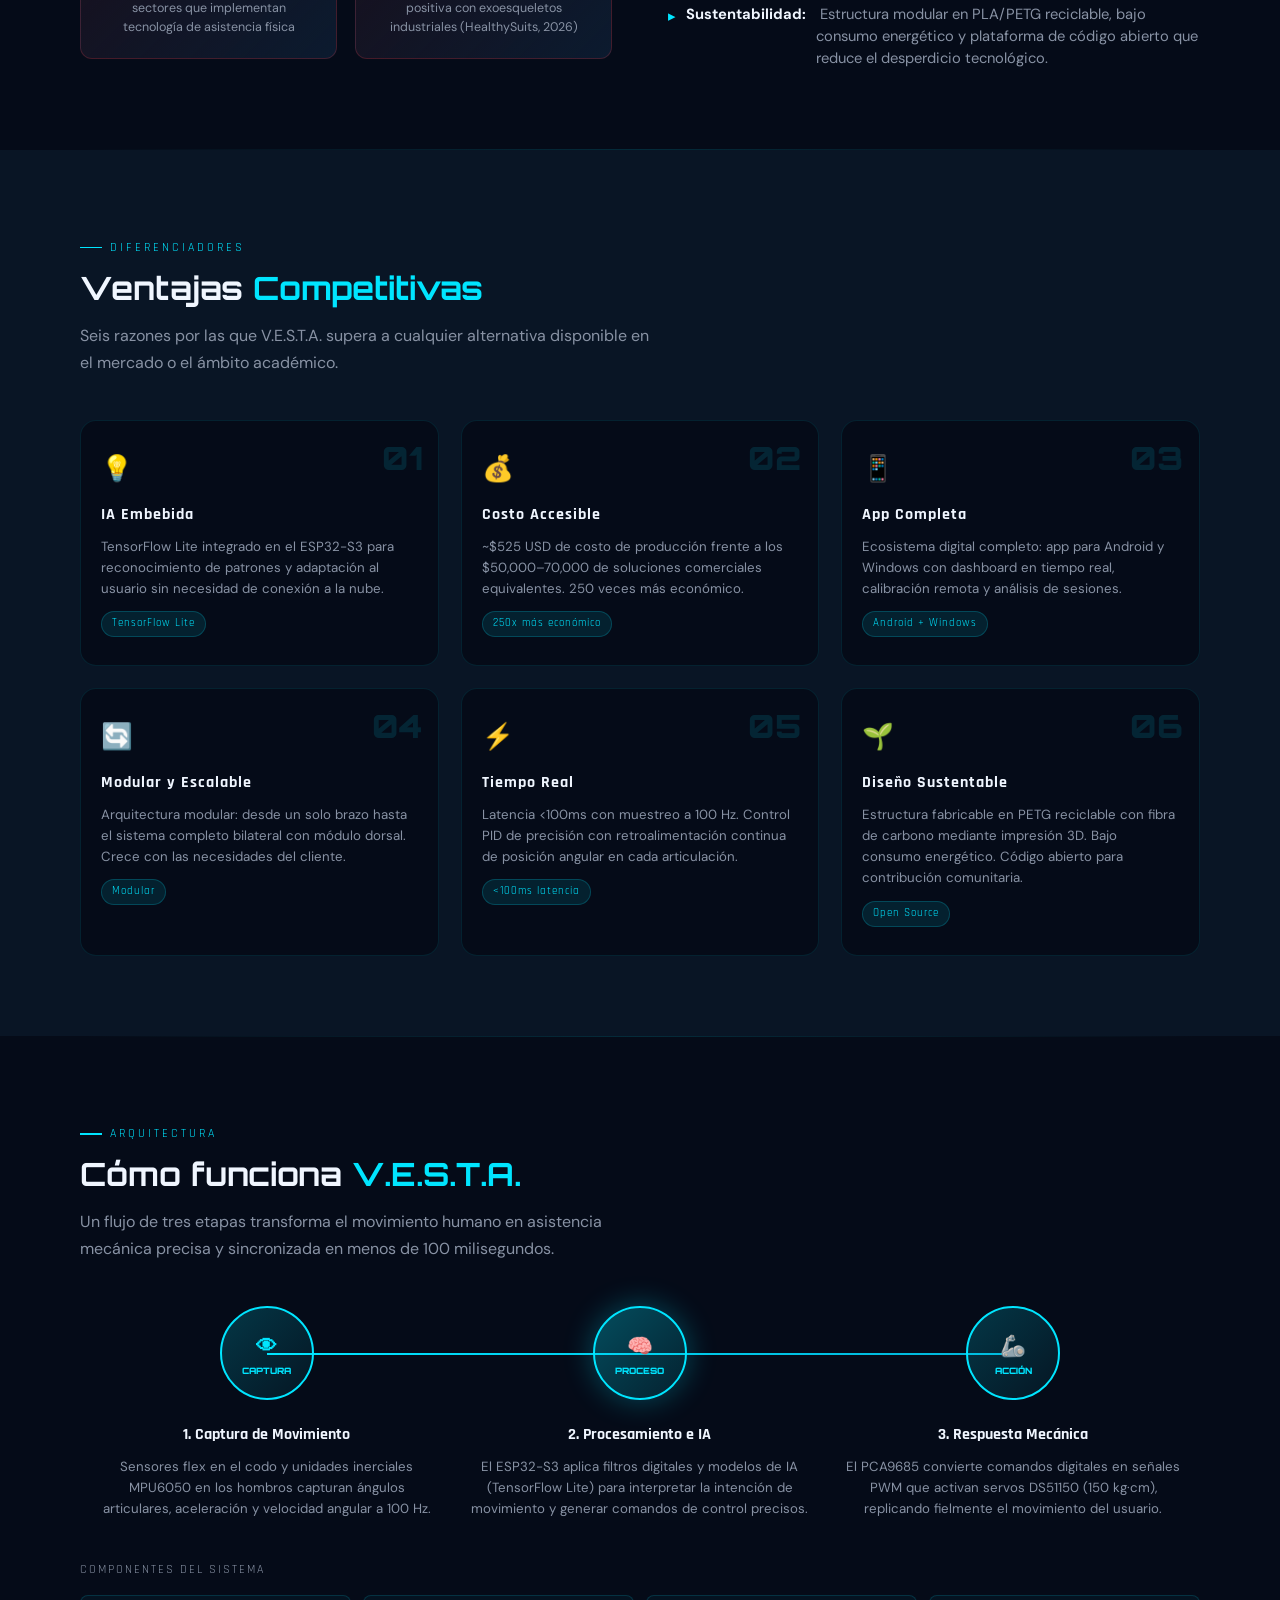
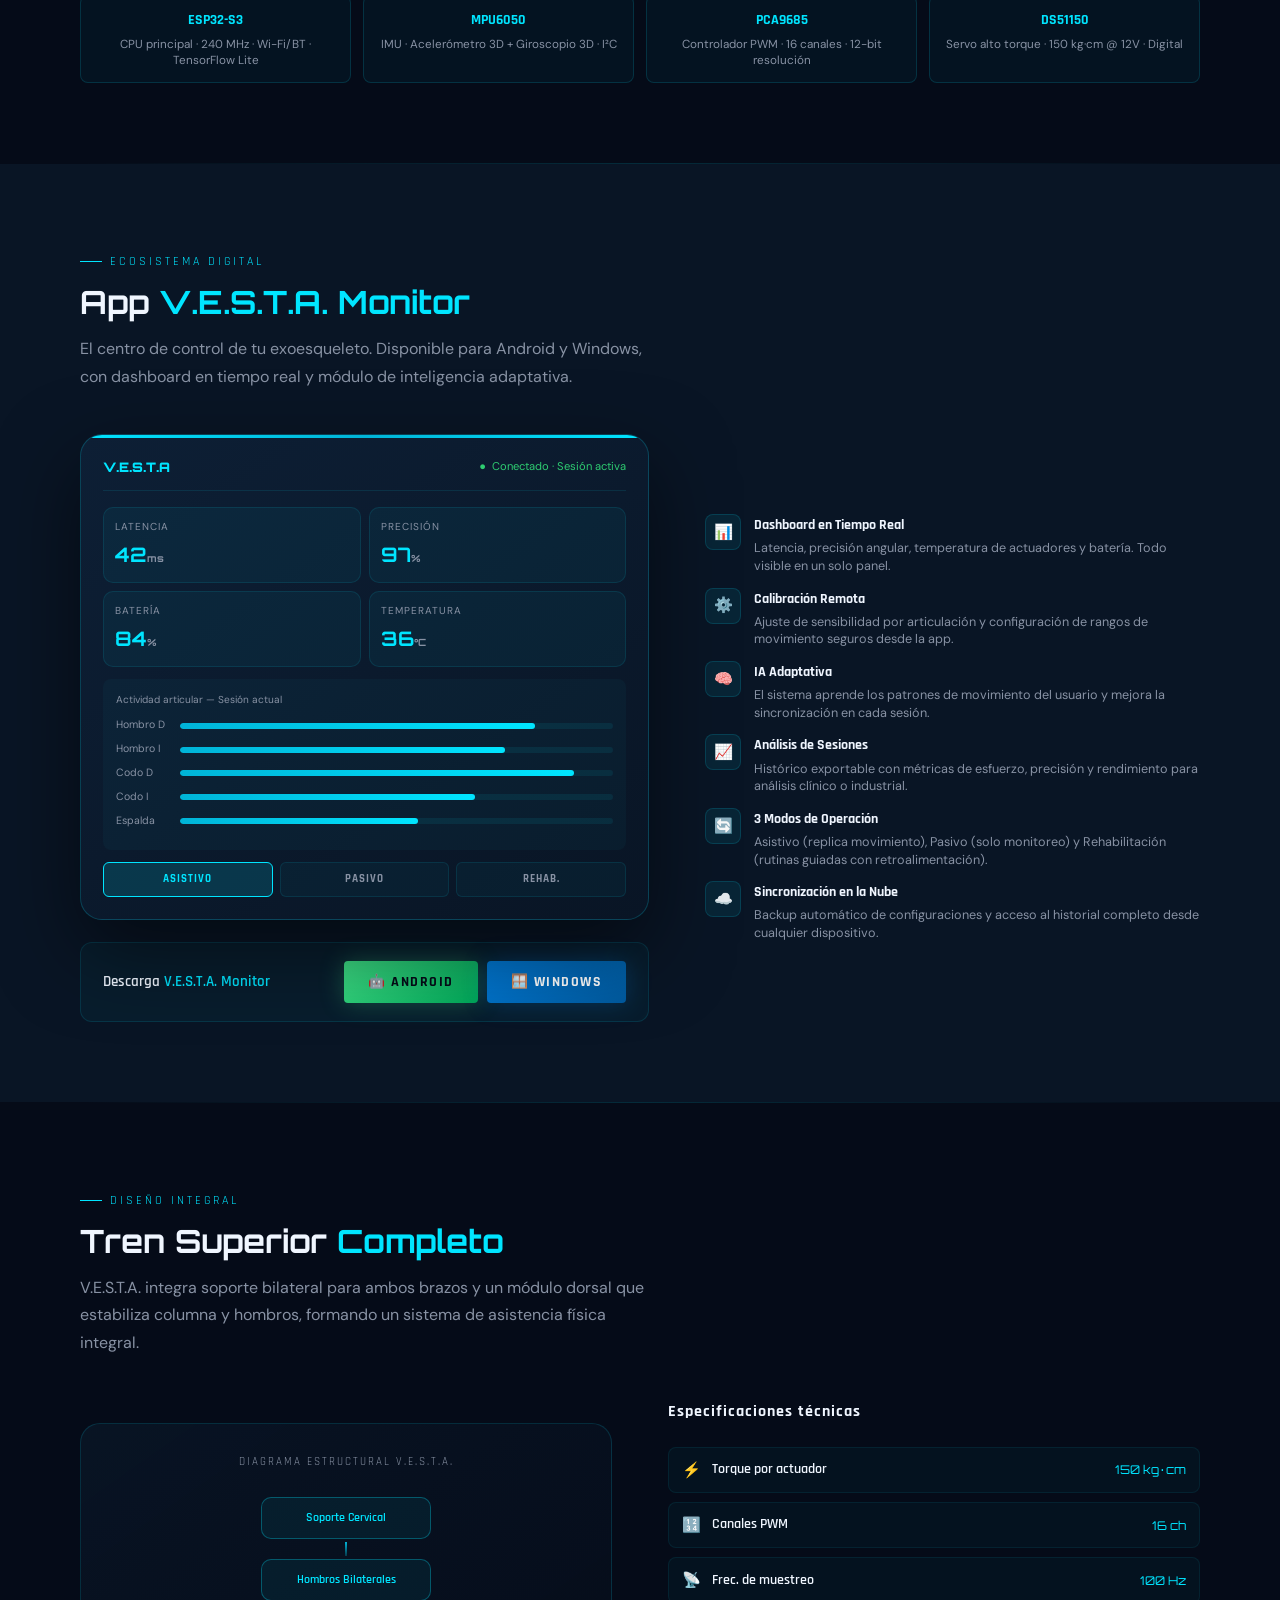
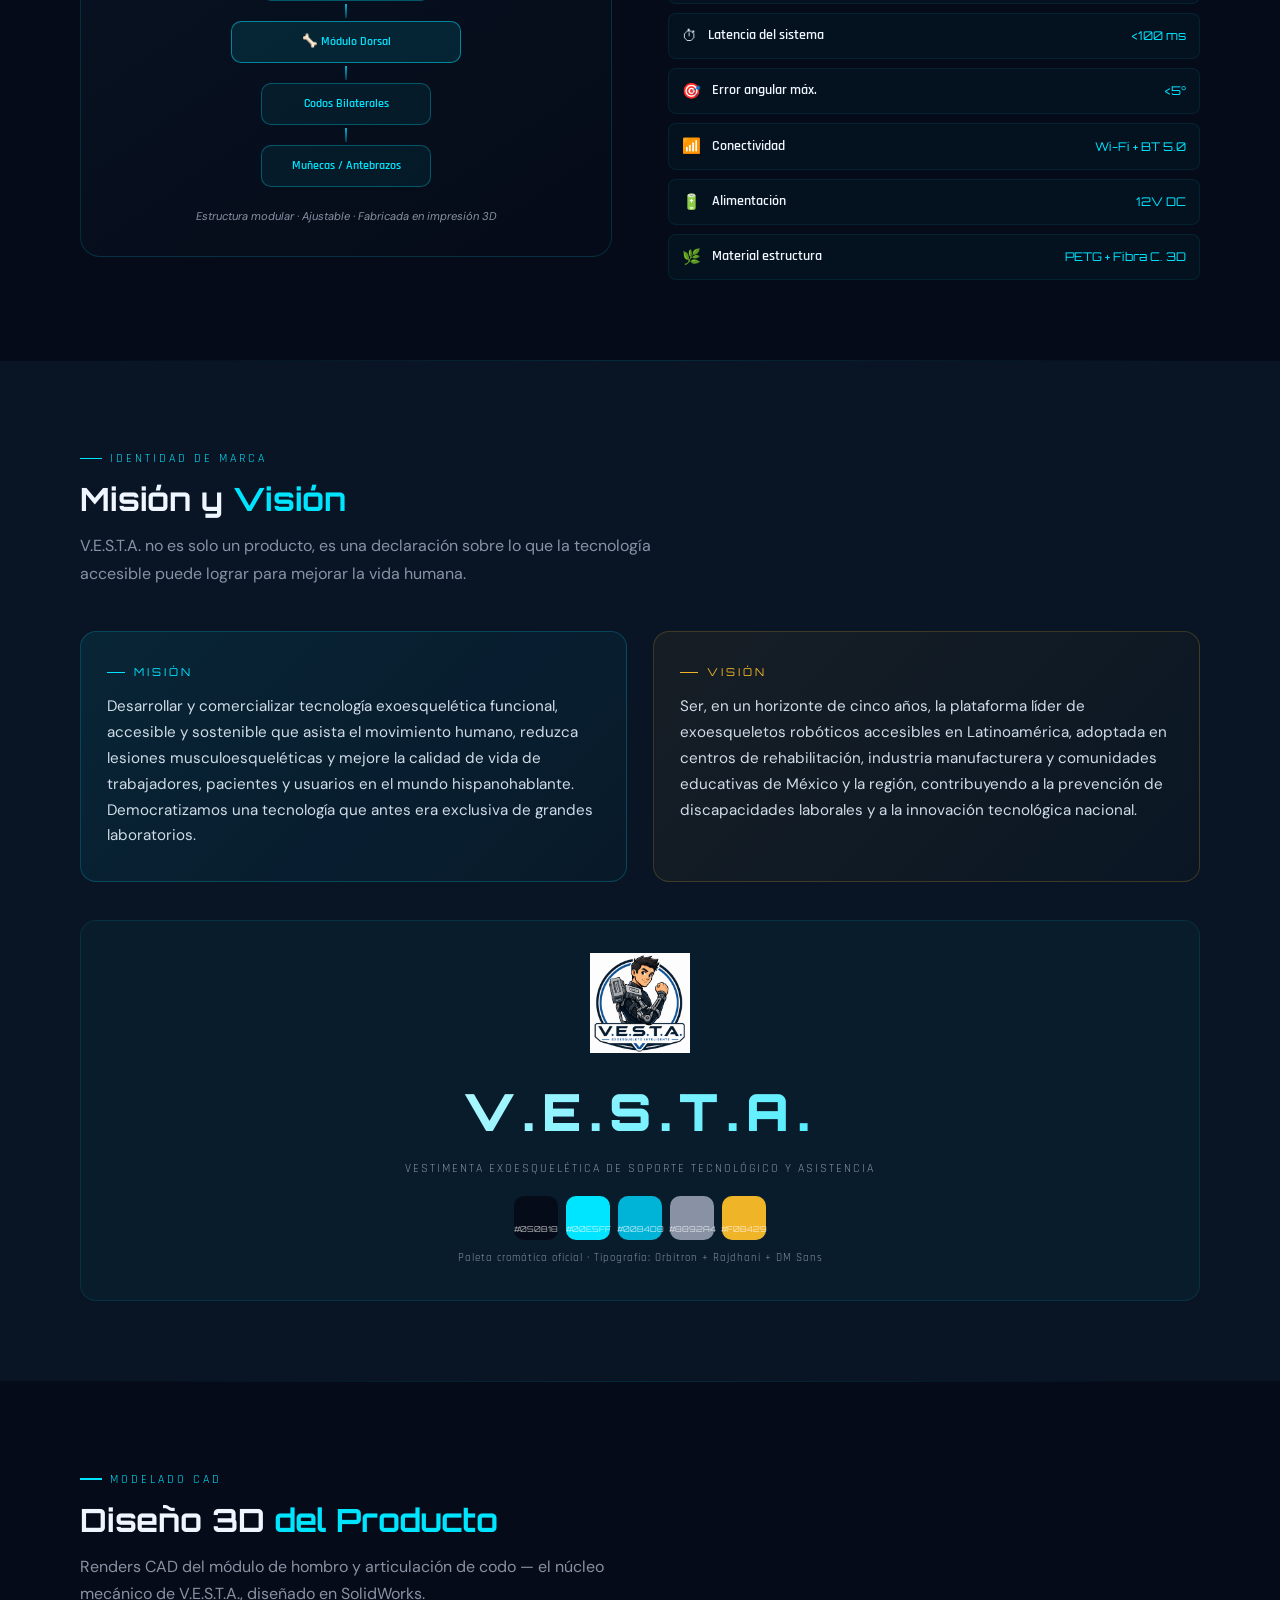
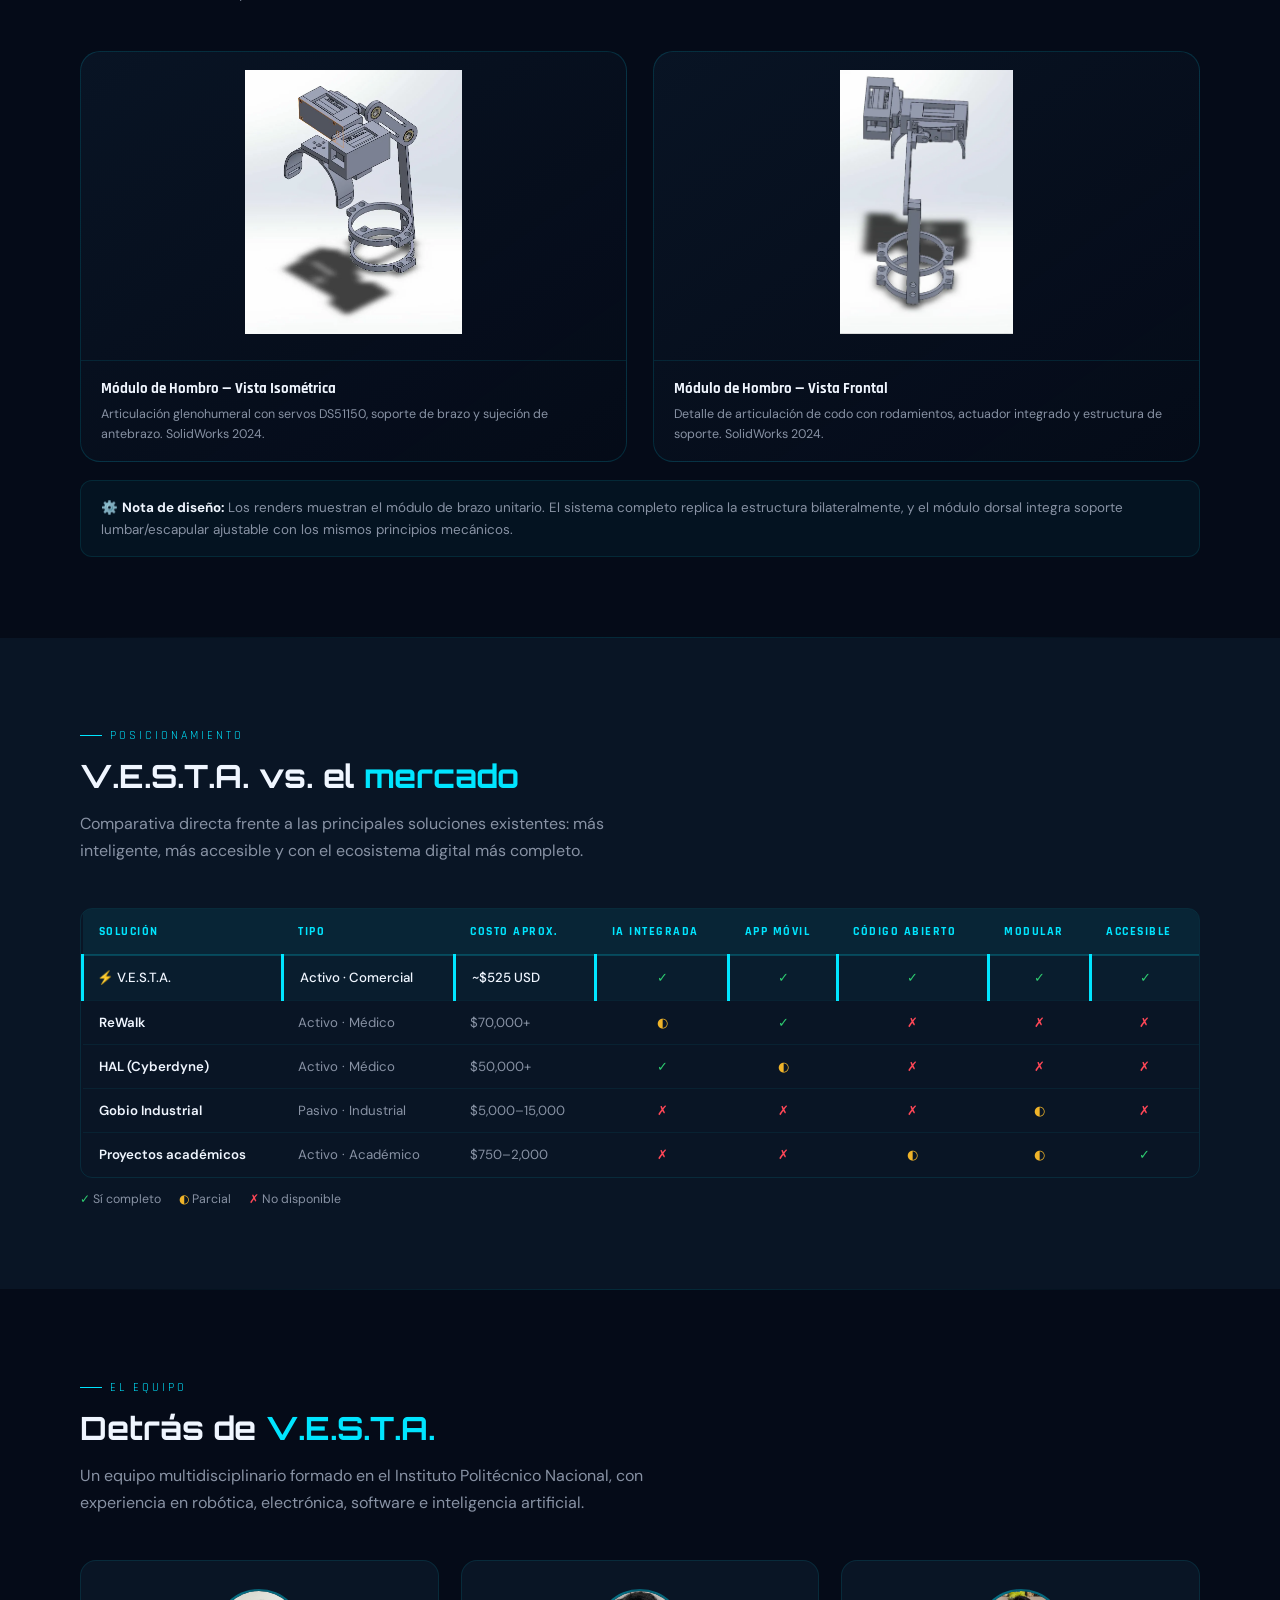
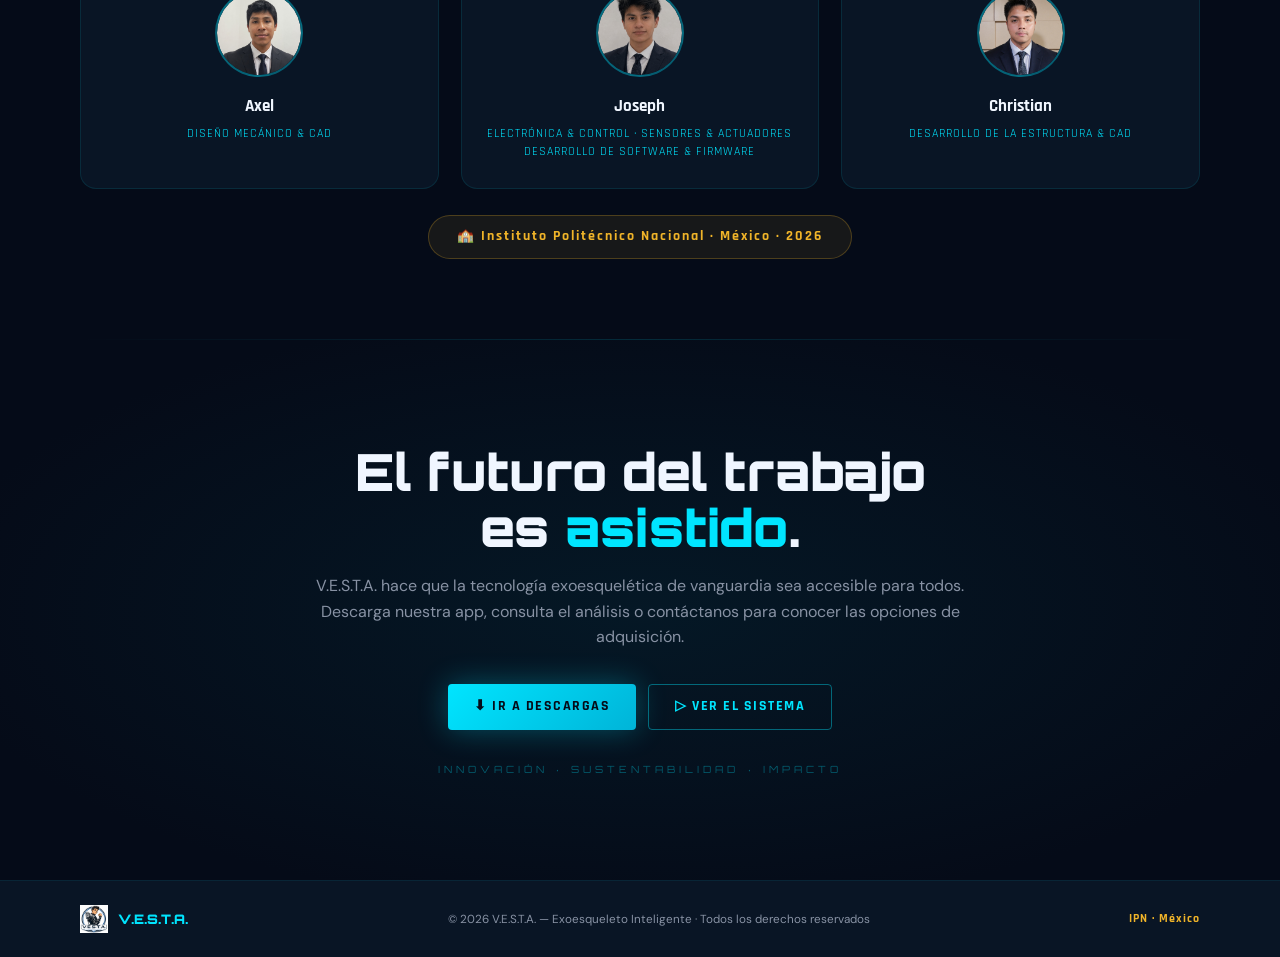
==== commit b58e429f: "Fix GitHub Pages app downloads" ====
--- a/index.html
+++ b/index.html
@@ -582,6 +582,6 @@
   <span class="footer-ipn">IPN · México</span>
 </footer>
 
-<script src="vesta.js"></script>
+<script src="vesta.js?v=downloads-20260427"></script>
 </body>
 </html>
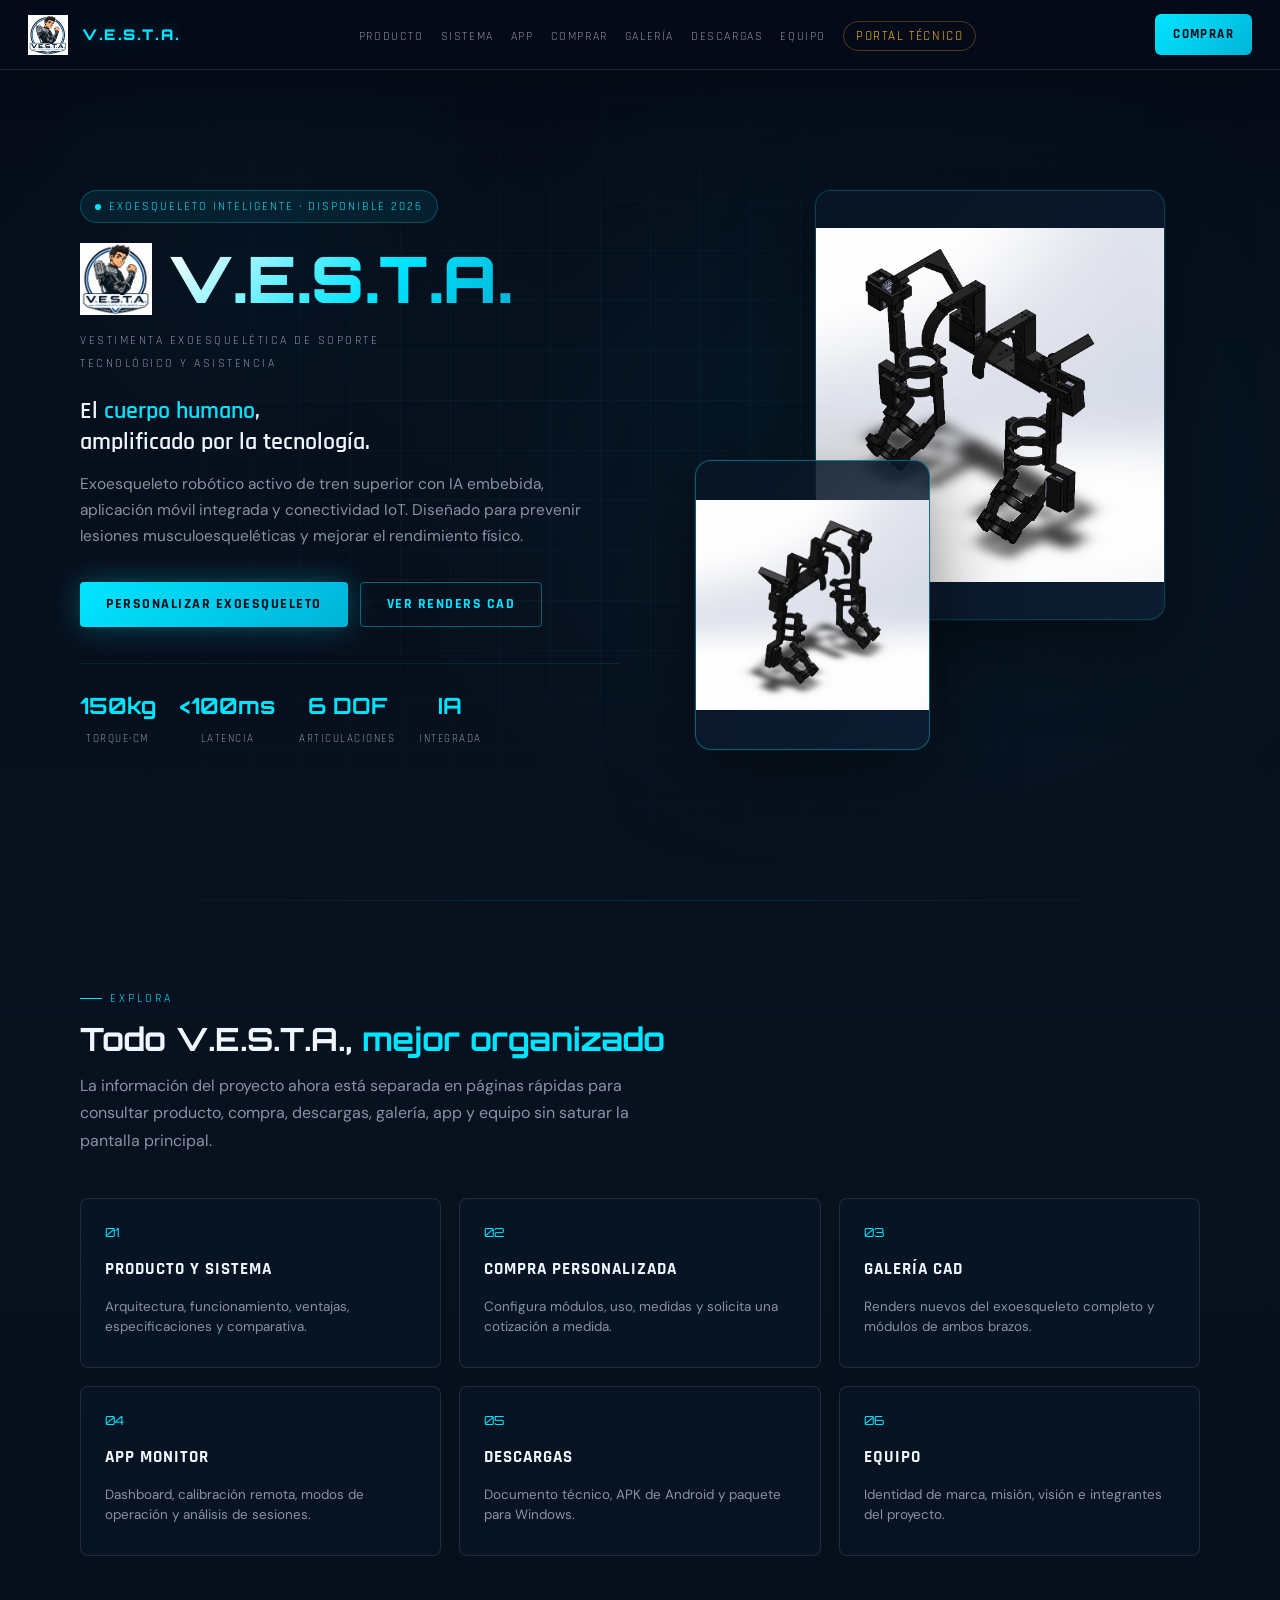
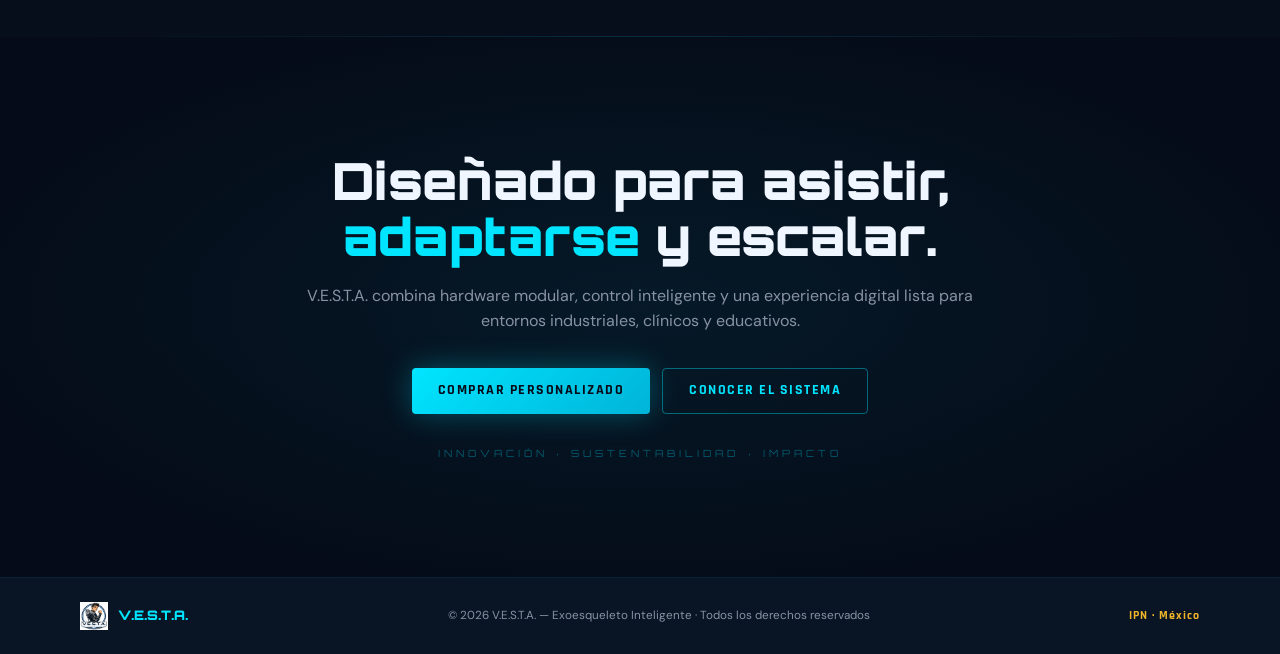
==== commit 0ccfd3b2: "Mejora responsive de la web VESTA" ====
--- a/index.html
+++ b/index.html
@@ -3,50 +3,48 @@
 <head>
 <meta charset="UTF-8">
 <meta name="viewport" content="width=device-width, initial-scale=1.0">
-<meta name="description" content="V.E.S.T.A. — Exoesqueleto Inteligente de tren superior con IA integrada, app móvil y conectividad IoT. Tecnología de asistencia física accesible.">
+<meta name="description" content="V.E.S.T.A. — Exoesqueleto inteligente de tren superior con IA integrada, app móvil y compra personalizada.">
 <title>V.E.S.T.A. — Exoesqueleto Inteligente</title>
 <link href="https://fonts.googleapis.com/css2?family=Orbitron:wght@400;700;900&family=Rajdhani:wght@300;400;500;600;700&family=DM+Sans:wght@300;400;500&display=swap" rel="stylesheet">
 <link rel="stylesheet" href="style.css">
 </head>
 <body>
 
-<!-- ═══ NAV ═══ -->
 <nav>
-  <a href="#hero" class="nav-logo-wrap">
+  <a href="index.html" class="nav-logo-wrap">
     <img src="Logo V.E.S.T.A..png" alt="Logo V.E.S.T.A." class="nav-logo-img">
     <span class="nav-logo-text">V.E.S.T.A.</span>
   </a>
 
   <ul class="nav-links">
-    <li><a href="#objetivo">Producto</a></li>
-    <li><a href="#funcionamiento">Sistema</a></li>
-    <li><a href="#app">App</a></li>
-    <li><a href="#descargas">Descargas</a></li>
-    <li><a href="#comparativa">Comparativa</a></li>
-    <li><a href="#equipo">Equipo</a></li>
-    <li><a href="https://josepht2244.github.io/technical_V.E.S.T.A.-/" class="nav-tech-link" target="_blank" rel="noopener">⚙ Portal Técnico</a></li>
+    <li><a href="producto.html">Producto</a></li>
+    <li><a href="producto.html#funcionamiento">Sistema</a></li>
+    <li><a href="app.html">App</a></li>
+    <li><a href="compra.html">Comprar</a></li>
+    <li><a href="galeria.html">Galería</a></li>
+    <li><a href="descargas.html">Descargas</a></li>
+    <li><a href="equipo.html">Equipo</a></li>
+    <li><a href="https://josepht2244.github.io/technical_V.E.S.T.A.-/" class="nav-tech-link" target="_blank" rel="noopener">Portal Técnico</a></li>
   </ul>
 
-  <a href="#descargas" class="nav-cta">⬇ Descargar</a>
+  <a href="compra.html" class="nav-cta">Comprar</a>
 
-  <!-- Botón hamburguesa (solo móvil) -->
   <button class="nav-toggle" id="nav-toggle" aria-label="Menú">
     <span></span><span></span><span></span>
   </button>
 </nav>
 
-<!-- Drawer móvil -->
 <nav class="nav-drawer" id="nav-drawer">
-  <a href="#objetivo">Producto</a>
-  <a href="#funcionamiento">Sistema</a>
-  <a href="#app">App</a>
-  <a href="#descargas">Descargas</a>
-  <a href="#comparativa">Comparativa</a>
-  <a href="#equipo">Equipo</a>
-  <a href="https://josepht2244.github.io/technical_V.E.S.T.A.-/" class="nav-tech-drawer" target="_blank" rel="noopener">⚙ Portal Técnico</a>
+  <a href="producto.html">Producto</a>
+  <a href="producto.html#funcionamiento">Sistema</a>
+  <a href="app.html">App</a>
+  <a href="compra.html">Comprar</a>
+  <a href="galeria.html">Galería</a>
+  <a href="descargas.html">Descargas</a>
+  <a href="equipo.html">Equipo</a>
+  <a href="https://josepht2244.github.io/technical_V.E.S.T.A.-/" class="nav-tech-drawer" target="_blank" rel="noopener">Portal Técnico</a>
 </nav>
 
-<!-- ═══ HERO ═══ -->
 <section id="hero">
   <div class="hero-bg"></div>
   <div class="hero-grid"></div>
@@ -62,11 +60,11 @@
     </p>
     <p class="hero-slogan">El <span>cuerpo humano</span>,<br>amplificado por la tecnología.</p>
     <p class="hero-desc">
-      El primer exoesqueleto robótico activo de tren superior con IA embebida, aplicación móvil integrada y conectividad IoT. Diseñado para prevenir lesiones musculoesqueléticas y maximizar el rendimiento físico en industria, rehabilitación y deporte.
+      Exoesqueleto robótico activo de tren superior con IA embebida, aplicación móvil integrada y conectividad IoT. Diseñado para prevenir lesiones musculoesqueléticas y mejorar el rendimiento físico.
     </p>
     <div class="btn-group">
-      <a href="#funcionamiento" class="btn-primary">&#9655; Conocer el producto</a>
-      <a href="#descargas" class="btn-outline">⬇ Descargas</a>
+      <a href="compra.html" class="btn-primary">Personalizar exoesqueleto</a>
+      <a href="galeria.html" class="btn-outline">Ver renders CAD</a>
     </div>
     <div class="stats-row">
       <div class="stat"><span class="stat-number">150kg</span><span class="stat-label">Torque·cm</span></div>
@@ -80,10 +78,10 @@
     <div class="render-showcase">
       <div class="render-glow"></div>
       <div class="render-card render-main">
-        <img src="Brazo isometrico.png" alt="V.E.S.T.A. — Vista isométrica">
+        <img src="Exoesqueleto isometrico.png" alt="V.E.S.T.A. — Vista isométrica">
       </div>
       <div class="render-card render-small">
-        <img src="Brazo frotal.png" alt="V.E.S.T.A. — Vista frontal">
+        <img src="Exoesqueleto de lado.png" alt="V.E.S.T.A. — Vista lateral">
       </div>
     </div>
   </div>
@@ -91,488 +89,59 @@
 
 <div class="divider"></div>
 
-<!-- ═══ DESCARGAS ═══ -->
-<section id="descargas">
-  <div class="section-tag">Recursos</div>
-  <h2 class="section-title">Descargas <span>V.E.S.T.A.</span></h2>
-  <p class="section-desc">Accede al análisis estático oficial, la aplicación para Android y la versión de escritorio para Windows. Todo en un solo lugar.</p>
+<section id="inicio">
+  <div class="section-tag">Explora</div>
+  <h2 class="section-title">Todo V.E.S.T.A., <span>mejor organizado</span></h2>
+  <p class="section-desc">La información del proyecto ahora está separada en páginas rápidas para consultar producto, compra, descargas, galería, app y equipo sin saturar la pantalla principal.</p>
 
-  <div class="downloads-grid">
-
-    <!-- WORD -->
-    <div class="download-card word">
-      <span class="dl-icon">📄</span>
-      <div class="dl-title">Análisis Estático</div>
-      <span class="dl-badge docx">Word · .doc</span>
-      <p class="dl-desc">Análisis estático completo del exoesqueleto: cálculos de carga, distribución de fuerzas, factor de seguridad y validación estructural. Documento técnico oficial.</p>
-      <button id="dl-word" class="btn-primary">
-        ⬇ Descargar Word
-      </button>
-    </div>
-
-    <!-- ANDROID -->
-    <div class="download-card android">
-      <span class="dl-icon">🤖</span>
-      <div class="dl-title">App para Android</div>
-      <span class="dl-badge apk">Android · .apk</span>
-      <p class="dl-desc">V.E.S.T.A. Monitor en tu teléfono. Monitoreo en tiempo real, calibración, análisis de sesiones y control de modos. Compatible con Android 10+.</p>
-      <button class="btn-android dl-android">
-        ⬇ Descargar APK
-      </button>
-    </div>
-
-    <!-- WINDOWS -->
-    <div class="download-card windows">
-      <span class="dl-icon">🪟</span>
-      <div class="dl-title">App para Windows</div>
-      <span class="dl-badge zip">Windows · .zip</span>
-      <p class="dl-desc">Panel de control de escritorio. Ideal para entornos industriales y clínicos. Dashboard expandido, exportación de datos y configuración avanzada. Windows 10/11. Descarga <strong>V.E.S.T.A-Windows.zip</strong>, extrae la carpeta y ejecuta <strong>vesta_app.exe</strong>.</p>
-      <button class="btn-windows dl-windows">
-        ⬇ Descargar para PC
-      </button>
-    </div>
-
+  <div class="route-grid">
+    <a class="route-card" href="producto.html">
+      <span>01</span>
+      <strong>Producto y sistema</strong>
+      <p>Arquitectura, funcionamiento, ventajas, especificaciones y comparativa.</p>
+    </a>
+    <a class="route-card" href="compra.html">
+      <span>02</span>
+      <strong>Compra personalizada</strong>
+      <p>Configura módulos, uso, medidas y solicita una cotización a medida.</p>
+    </a>
+    <a class="route-card" href="galeria.html">
+      <span>03</span>
+      <strong>Galería CAD</strong>
+      <p>Renders nuevos del exoesqueleto completo y módulos de ambos brazos.</p>
+    </a>
+    <a class="route-card" href="app.html">
+      <span>04</span>
+      <strong>App Monitor</strong>
+      <p>Dashboard, calibración remota, modos de operación y análisis de sesiones.</p>
+    </a>
+    <a class="route-card" href="descargas.html">
+      <span>05</span>
+      <strong>Descargas</strong>
+      <p>Documento técnico, APK de Android y paquete para Windows.</p>
+    </a>
+    <a class="route-card" href="equipo.html">
+      <span>06</span>
+      <strong>Equipo</strong>
+      <p>Identidad de marca, misión, visión e integrantes del proyecto.</p>
+    </a>
   </div>
 </section>
 
 <div class="divider"></div>
 
-<!-- ═══ OBJETIVO ═══ -->
-<section id="objetivo">
-  <div class="section-tag">Producto</div>
-  <h2 class="section-title">¿Qué es <span>V.E.S.T.A.</span>?</h2>
-  <p class="section-desc">Un exoesqueleto robótico activo de tren superior que interpreta y replica el movimiento humano en tiempo real, reduciendo el esfuerzo físico y previniendo lesiones.</p>
-
-  <div class="objetivo-grid">
-    <div class="objetivo-text">
-      <p>V.E.S.T.A. detecta los movimientos del usuario mediante sensores de flexión en el codo y unidades inerciales MPU6050 en los hombros. Las señales son procesadas en tiempo real por un microcontrolador ESP32-S3, que traduce la intención de movimiento en comandos PWM para los actuadores mecánicos.</p>
-      <p>Con inteligencia artificial embebida (TensorFlow Lite), el sistema aprende los patrones de cada usuario y adapta su respuesta progresivamente, logrando una sincronización natural y fluida entre el humano y la máquina.</p>
-      <p>El resultado: hasta un 60% de reducción del esfuerzo muscular, prevención de trastornos musculoesqueléticos y un aumento documentado del 15–30% en productividad laboral.</p>
-    </div>
-    <div class="objetivo-cards">
-      <div class="obj-card">
-        <div class="obj-card-icon">🎯</div>
-        <div class="obj-card-title">Interpretación de Movimiento</div>
-        <div class="obj-card-desc">Detecta y clasifica gestos articulares con precisión angular menor a 5°, en tiempo real.</div>
-      </div>
-      <div class="obj-card">
-        <div class="obj-card-icon">⚙️</div>
-        <div class="obj-card-title">Asistencia Mecánica</div>
-        <div class="obj-card-desc">Replica el movimiento humano con latencia inferior a 100ms mediante servos de 150 kg·cm.</div>
-      </div>
-      <div class="obj-card">
-        <div class="obj-card-icon">🧠</div>
-        <div class="obj-card-title">Control Inteligente</div>
-        <div class="obj-card-desc">IA embebida (TensorFlow Lite) para adaptación continua al usuario y reconocimiento de patrones.</div>
-      </div>
-      <div class="obj-card">
-        <div class="obj-card-icon">📡</div>
-        <div class="obj-card-title">Ecosistema IoT</div>
-        <div class="obj-card-desc">Conectividad Wi-Fi / Bluetooth con la app V.E.S.T.A. Monitor para monitoreo y control remoto.</div>
-      </div>
-    </div>
-  </div>
-</section>
-
-<div class="divider"></div>
-
-<!-- ═══ PROBLEMA E IMPACTO ═══ -->
-<section id="problema">
-  <div class="problema-bg"></div>
-  <div class="section-tag">Contexto de mercado</div>
-  <h2 class="section-title">Un problema <span>de escala global</span></h2>
-  <p class="section-desc">Las lesiones musculoesqueléticas son la causa número uno de discapacidad laboral en el mundo. V.E.S.T.A. existe para cambiar eso.</p>
-
-  <div class="problema-grid">
-    <div class="stats-grid">
-      <div class="stat-card"><span class="stat-big">1.71B</span><div class="stat-desc">Personas en el mundo con trastornos musculoesqueléticos (OMS, 2021)</div></div>
-      <div class="stat-card"><span class="stat-big">60%</span><div class="stat-desc">Reducción del esfuerzo lumbar con exoesqueletos activos documentada en estudios de campo</div></div>
-      <div class="stat-card"><span class="stat-big">30%</span><div class="stat-desc">Menos lesiones laborales en sectores que implementan tecnología de asistencia física</div></div>
-      <div class="stat-card"><span class="stat-big">70%</span><div class="stat-desc">De usuarios reportan experiencia positiva con exoesqueletos industriales (HealthySuits, 2026)</div></div>
-    </div>
-    <div>
-      <h3 style="font-family:'Rajdhani',sans-serif;font-weight:700;color:var(--white);font-size:1.05rem;margin-bottom:18px;letter-spacing:1px;">V.E.S.T.A. genera impacto en cuatro dimensiones:</h3>
-      <ul class="impacto-list">
-        <li><strong style="color:var(--white)">Salud laboral:</strong>&nbsp;Reduce el riesgo de TME en trabajadores con tareas repetitivas o de carga, mejorando su calidad de vida y salud ocupacional a largo plazo.</li>
-        <li><strong style="color:var(--white)">Productividad:</strong>&nbsp;Aumento documentado del 15–30% en rendimiento laboral en sectores industriales que adoptan tecnología de asistencia mecánica.</li>
-        <li><strong style="color:var(--white)">Accesibilidad:</strong>&nbsp;A $525 USD, V.E.S.T.A. lleva tecnología de nivel industrial a pymes, centros educativos y clínicas que no pueden acceder a soluciones de $1,000+.</li>
-        <li><strong style="color:var(--white)">Sustentabilidad:</strong>&nbsp;Estructura modular en PLA/PETG reciclable, bajo consumo energético y plataforma de código abierto que reduce el desperdicio tecnológico.</li>
-      </ul>
-    </div>
-  </div>
-</section>
-
-<div class="divider"></div>
-
-<!-- ═══ PROPUESTA DE VALOR ═══ -->
-<section id="valor">
-  <div class="section-tag">Diferenciadores</div>
-  <h2 class="section-title">Ventajas <span>Competitivas</span></h2>
-  <p class="section-desc">Seis razones por las que V.E.S.T.A. supera a cualquier alternativa disponible en el mercado o el ámbito académico.</p>
-
-  <div class="valor-grid">
-    <div class="valor-card">
-      <div class="valor-number">01</div>
-      <div class="valor-icon">💡</div>
-      <div class="valor-title">IA Embebida</div>
-      <div class="valor-desc">TensorFlow Lite integrado en el ESP32-S3 para reconocimiento de patrones y adaptación al usuario sin necesidad de conexión a la nube.</div>
-      <span class="valor-highlight">TensorFlow Lite</span>
-    </div>
-    <div class="valor-card">
-      <div class="valor-number">02</div>
-      <div class="valor-icon">💰</div>
-      <div class="valor-title">Costo Accesible</div>
-      <div class="valor-desc">~$525 USD de costo de producción frente a los $50,000–70,000 de soluciones comerciales equivalentes. 250 veces más económico.</div>
-      <span class="valor-highlight">250x más económico</span>
-    </div>
-    <div class="valor-card">
-      <div class="valor-number">03</div>
-      <div class="valor-icon">📱</div>
-      <div class="valor-title">App Completa</div>
-      <div class="valor-desc">Ecosistema digital completo: app para Android y Windows con dashboard en tiempo real, calibración remota y análisis de sesiones.</div>
-      <span class="valor-highlight">Android + Windows</span>
-    </div>
-    <div class="valor-card">
-      <div class="valor-number">04</div>
-      <div class="valor-icon">🔄</div>
-      <div class="valor-title">Modular y Escalable</div>
-      <div class="valor-desc">Arquitectura modular: desde un solo brazo hasta el sistema completo bilateral con módulo dorsal. Crece con las necesidades del cliente.</div>
-      <span class="valor-highlight">Modular</span>
-    </div>
-    <div class="valor-card">
-      <div class="valor-number">05</div>
-      <div class="valor-icon">⚡</div>
-      <div class="valor-title">Tiempo Real</div>
-      <div class="valor-desc">Latencia &lt;100ms con muestreo a 100 Hz. Control PID de precisión con retroalimentación continua de posición angular en cada articulación.</div>
-      <span class="valor-highlight">&lt;100ms latencia</span>
-    </div>
-    <div class="valor-card">
-      <div class="valor-number">06</div>
-      <div class="valor-icon">🌱</div>
-      <div class="valor-title">Diseño Sustentable</div>
-      <div class="valor-desc">Estructura fabricable en PETG reciclable con fibra de carbono mediante impresión 3D. Bajo consumo energético. Código abierto para contribución comunitaria.</div>
-      <span class="valor-highlight">Open Source</span>
-    </div>
-  </div>
-</section>
-
-<div class="divider"></div>
-
-<!-- ═══ FUNCIONAMIENTO ═══ -->
-<section id="funcionamiento">
-  <div class="section-tag">Arquitectura</div>
-  <h2 class="section-title">Cómo funciona <span>V.E.S.T.A.</span></h2>
-  <p class="section-desc">Un flujo de tres etapas transforma el movimiento humano en asistencia mecánica precisa y sincronizada en menos de 100 milisegundos.</p>
-
-  <div class="flow-steps">
-    <div class="flow-step">
-      <div class="flow-num flow-num-1">
-        <div style="text-align:center"><div style="font-size:1.3rem">👁</div><div style="font-size:0.55rem;margin-top:2px">CAPTURA</div></div>
-      </div>
-      <div class="flow-title">1. Captura de Movimiento</div>
-      <div class="flow-desc">Sensores flex en el codo y unidades inerciales MPU6050 en los hombros capturan ángulos articulares, aceleración y velocidad angular a 100 Hz.</div>
-    </div>
-    <div class="flow-step">
-      <div class="flow-num flow-num-2">
-        <div style="text-align:center"><div style="font-size:1.3rem">🧠</div><div style="font-size:0.55rem;margin-top:2px">PROCESO</div></div>
-      </div>
-      <div class="flow-title">2. Procesamiento e IA</div>
-      <div class="flow-desc">El ESP32-S3 aplica filtros digitales y modelos de IA (TensorFlow Lite) para interpretar la intención de movimiento y generar comandos de control precisos.</div>
-    </div>
-    <div class="flow-step">
-      <div class="flow-num flow-num-3">
-        <div style="text-align:center"><div style="font-size:1.3rem">🦾</div><div style="font-size:0.55rem;margin-top:2px">ACCIÓN</div></div>
-      </div>
-      <div class="flow-title">3. Respuesta Mecánica</div>
-      <div class="flow-desc">El PCA9685 convierte comandos digitales en señales PWM que activan servos DS51150 (150 kg·cm), replicando fielmente el movimiento del usuario.</div>
-    </div>
-  </div>
-
-  <div class="sensors-title">Componentes del sistema</div>
-  <div class="sensors-grid">
-    <div class="sensor-chip"><div class="sensor-name">ESP32-S3</div><div class="sensor-role">CPU principal · 240 MHz · Wi-Fi/BT · TensorFlow Lite</div></div>
-    <div class="sensor-chip"><div class="sensor-name">MPU6050</div><div class="sensor-role">IMU · Acelerómetro 3D + Giroscopio 3D · I²C</div></div>
-    <div class="sensor-chip"><div class="sensor-name">PCA9685</div><div class="sensor-role">Controlador PWM · 16 canales · 12-bit resolución</div></div>
-    <div class="sensor-chip"><div class="sensor-name">DS51150</div><div class="sensor-role">Servo alto torque · 150 kg·cm @ 12V · Digital</div></div>
-  </div>
-</section>
-
-<div class="divider"></div>
-
-<!-- ═══ APP ═══ -->
-<section id="app">
-  <div class="section-tag">Ecosistema Digital</div>
-  <h2 class="section-title">App <span>V.E.S.T.A. Monitor</span></h2>
-  <p class="section-desc">El centro de control de tu exoesqueleto. Disponible para Android y Windows, con dashboard en tiempo real y módulo de inteligencia adaptativa.</p>
-
-  <div class="app-grid">
-    <div>
-      <div class="app-mockup">
-        <div class="app-bar">
-          <span class="app-logo-small">V.E.S.T.A</span>
-          <span class="app-status">Conectado · Sesión activa</span>
-        </div>
-        <div class="app-metrics">
-          <div class="metric-box"><div class="metric-label">Latencia</div><span class="metric-value">42<span class="metric-unit">ms</span></span></div>
-          <div class="metric-box"><div class="metric-label">Precisión</div><span class="metric-value">97<span class="metric-unit">%</span></span></div>
-          <div class="metric-box"><div class="metric-label">Batería</div><span class="metric-value">84<span class="metric-unit">%</span></span></div>
-          <div class="metric-box"><div class="metric-label">Temperatura</div><span class="metric-value">36<span class="metric-unit">°C</span></span></div>
-        </div>
-        <div class="app-bar-chart">
-          <div class="bar-label">Actividad articular — Sesión actual</div>
-          <div class="bar-row"><span class="bar-name">Hombro D</span><div class="bar-track"><div class="bar-fill" style="width:82%"></div></div></div>
-          <div class="bar-row"><span class="bar-name">Hombro I</span><div class="bar-track"><div class="bar-fill" style="width:75%"></div></div></div>
-          <div class="bar-row"><span class="bar-name">Codo D</span><div class="bar-track"><div class="bar-fill" style="width:91%"></div></div></div>
-          <div class="bar-row"><span class="bar-name">Codo I</span><div class="bar-track"><div class="bar-fill" style="width:68%"></div></div></div>
-          <div class="bar-row"><span class="bar-name">Espalda</span><div class="bar-track"><div class="bar-fill" style="width:55%"></div></div></div>
-        </div>
-        <div class="app-mode-row">
-          <div class="mode-btn mode-active">Asistivo</div>
-          <div class="mode-btn mode-inactive">Pasivo</div>
-          <div class="mode-btn mode-inactive">Rehab.</div>
-        </div>
-      </div>
-
-      <div class="app-download-strip">
-        <div class="app-download-text">Descarga <span>V.E.S.T.A. Monitor</span></div>
-        <div class="app-dl-btns">
-          <button class="btn-android dl-android">🤖 Android</button>
-          <button class="btn-windows dl-windows">🪟 Windows</button>
-        </div>
-      </div>
-    </div>
-
-    <div class="app-features">
-      <div class="app-feature"><div class="app-feature-icon">📊</div><div class="app-feature-text"><h4>Dashboard en Tiempo Real</h4><p>Latencia, precisión angular, temperatura de actuadores y batería. Todo visible en un solo panel.</p></div></div>
-      <div class="app-feature"><div class="app-feature-icon">⚙️</div><div class="app-feature-text"><h4>Calibración Remota</h4><p>Ajuste de sensibilidad por articulación y configuración de rangos de movimiento seguros desde la app.</p></div></div>
-      <div class="app-feature"><div class="app-feature-icon">🧠</div><div class="app-feature-text"><h4>IA Adaptativa</h4><p>El sistema aprende los patrones de movimiento del usuario y mejora la sincronización en cada sesión.</p></div></div>
-      <div class="app-feature"><div class="app-feature-icon">📈</div><div class="app-feature-text"><h4>Análisis de Sesiones</h4><p>Histórico exportable con métricas de esfuerzo, precisión y rendimiento para análisis clínico o industrial.</p></div></div>
-      <div class="app-feature"><div class="app-feature-icon">🔄</div><div class="app-feature-text"><h4>3 Modos de Operación</h4><p>Asistivo (replica movimiento), Pasivo (solo monitoreo) y Rehabilitación (rutinas guiadas con retroalimentación).</p></div></div>
-      <div class="app-feature"><div class="app-feature-icon">☁️</div><div class="app-feature-text"><h4>Sincronización en la Nube</h4><p>Backup automático de configuraciones y acceso al historial completo desde cualquier dispositivo.</p></div></div>
-    </div>
-  </div>
-</section>
-
-<div class="divider"></div>
-
-<!-- ═══ SISTEMA COMPLETO ═══ -->
-<section id="completo">
-  <div class="section-tag">Diseño Integral</div>
-  <h2 class="section-title">Tren Superior <span>Completo</span></h2>
-  <p class="section-desc">V.E.S.T.A. integra soporte bilateral para ambos brazos y un módulo dorsal que estabiliza columna y hombros, formando un sistema de asistencia física integral.</p>
-
-  <div class="completo-grid">
-    <div class="exo-diagram">
-      <div style="font-family:'Rajdhani',sans-serif;font-size:0.68rem;letter-spacing:2px;text-transform:uppercase;color:var(--silver);margin-bottom:14px;">Diagrama estructural V.E.S.T.A.</div>
-      <div class="body-figure">
-        <div class="exo-part">Soporte Cervical</div>
-        <div class="exo-connector"></div>
-        <div class="exo-part">Hombros Bilaterales</div>
-        <div class="exo-connector"></div>
-        <div class="exo-part highlight">🦴 Módulo Dorsal</div>
-        <div class="exo-connector"></div>
-        <div class="exo-part">Codos Bilaterales</div>
-        <div class="exo-connector"></div>
-        <div class="exo-part">Muñecas / Antebrazos</div>
-      </div>
-      <div class="exo-caption">Estructura modular · Ajustable · Fabricada en impresión 3D</div>
-    </div>
-
-    <div class="exo-specs">
-      <div style="font-family:'Rajdhani',sans-serif;font-weight:700;color:var(--white);font-size:0.97rem;margin-bottom:13px;letter-spacing:1px;">Especificaciones técnicas</div>
-      <div class="spec-row"><span class="spec-icon">⚡</span><span class="spec-name">Torque por actuador</span><span class="spec-val">150 kg·cm</span></div>
-      <div class="spec-row"><span class="spec-icon">🔢</span><span class="spec-name">Canales PWM</span><span class="spec-val">16 ch</span></div>
-      <div class="spec-row"><span class="spec-icon">📡</span><span class="spec-name">Frec. de muestreo</span><span class="spec-val">100 Hz</span></div>
-      <div class="spec-row"><span class="spec-icon">⏱</span><span class="spec-name">Latencia del sistema</span><span class="spec-val">&lt;100 ms</span></div>
-      <div class="spec-row"><span class="spec-icon">🎯</span><span class="spec-name">Error angular máx.</span><span class="spec-val">&lt;5°</span></div>
-      <div class="spec-row"><span class="spec-icon">📶</span><span class="spec-name">Conectividad</span><span class="spec-val">Wi-Fi + BT 5.0</span></div>
-      <div class="spec-row"><span class="spec-icon">🔋</span><span class="spec-name">Alimentación</span><span class="spec-val">12V DC</span></div>
-      <div class="spec-row"><span class="spec-icon">🌿</span><span class="spec-name">Material estructura</span><span class="spec-val">PETG + Fibra C. 3D</span></div>
-    </div>
-  </div>
-</section>
-
-<div class="divider"></div>
-
-<!-- ═══ MISIÓN Y VISIÓN ═══ -->
-<section id="identidad">
-  <div class="section-tag">Identidad de Marca</div>
-  <h2 class="section-title">Misión y <span>Visión</span></h2>
-  <p class="section-desc">V.E.S.T.A. no es solo un producto, es una declaración sobre lo que la tecnología accesible puede lograr para mejorar la vida humana.</p>
-
-  <div class="mv-grid">
-    <div class="mv-card mv-mision">
-      <div class="mv-label">Misión</div>
-      <p class="mv-text">Desarrollar y comercializar tecnología exoesquelética funcional, accesible y sostenible que asista el movimiento humano, reduzca lesiones musculoesqueléticas y mejore la calidad de vida de trabajadores, pacientes y usuarios en el mundo hispanohablante. Democratizamos una tecnología que antes era exclusiva de grandes laboratorios.</p>
-    </div>
-    <div class="mv-card mv-vision">
-      <div class="mv-label">Visión</div>
-      <p class="mv-text">Ser, en un horizonte de cinco años, la plataforma líder de exoesqueletos robóticos accesibles en Latinoamérica, adoptada en centros de rehabilitación, industria manufacturera y comunidades educativas de México y la región, contribuyendo a la prevención de discapacidades laborales y a la innovación tecnológica nacional.</p>
-    </div>
-  </div>
-
-  <div class="logo-area">
-    <img src="Logo V.E.S.T.A..png" alt="Logo oficial V.E.S.T.A." class="logo-area-img">
-    <div class="logo-big">V.E.S.T.A.</div>
-    <div class="logo-full">Vestimenta Exoesquelética de Soporte Tecnológico y Asistencia</div>
-    <div class="palette">
-      <div class="color-swatch" style="background:#050b18">#050B18</div>
-      <div class="color-swatch" style="background:#00e5ff">#00E5FF</div>
-      <div class="color-swatch" style="background:#00b4d8">#00B4D8</div>
-      <div class="color-swatch" style="background:#8892a4">#8892A4</div>
-      <div class="color-swatch" style="background:#f0b429">#F0B429</div>
-    </div>
-    <div style="font-size:0.7rem;color:var(--silver);margin-top:10px;font-family:'Rajdhani',sans-serif;letter-spacing:1px;">Paleta cromática oficial · Tipografía: Orbitron + Rajdhani + DM Sans</div>
-  </div>
-</section>
-
-<div class="divider"></div>
-
-<!-- ═══ EVIDENCIA 3D ═══ -->
-<section id="evidencia">
-  <div class="section-tag">Modelado CAD</div>
-  <h2 class="section-title">Diseño 3D <span>del Producto</span></h2>
-  <p class="section-desc">Renders CAD del módulo de hombro y articulación de codo — el núcleo mecánico de V.E.S.T.A., diseñado en SolidWorks.</p>
-
-  <div class="renders-grid">
-    <div class="render-full-card">
-      <img src="Brazo isometrico.png" alt="V.E.S.T.A. — Módulo de hombro vista isométrica">
-      <div class="render-info">
-        <div class="render-title">Módulo de Hombro — Vista Isométrica</div>
-        <div class="render-caption">Articulación glenohumeral con servos DS51150, soporte de brazo y sujeción de antebrazo. SolidWorks 2024.</div>
-      </div>
-    </div>
-    <div class="render-full-card">
-      <img src="Brazo frotal.png" alt="V.E.S.T.A. — Módulo de hombro vista frontal">
-      <div class="render-info">
-        <div class="render-title">Módulo de Hombro — Vista Frontal</div>
-        <div class="render-caption">Detalle de articulación de codo con rodamientos, actuador integrado y estructura de soporte. SolidWorks 2024.</div>
-      </div>
-    </div>
-  </div>
-  <div style="margin-top:18px;padding:16px 20px;background:rgba(0,229,255,0.04);border:1px solid rgba(0,229,255,0.1);border-radius:12px;font-size:0.84rem;color:var(--silver);">
-    ⚙️ <strong style="color:var(--white)">Nota de diseño:</strong> Los renders muestran el módulo de brazo unitario. El sistema completo replica la estructura bilateralmente, y el módulo dorsal integra soporte lumbar/escapular ajustable con los mismos principios mecánicos.
-  </div>
-</section>
-
-<div class="divider"></div>
-
-<!-- ═══ COMPARATIVA ═══ -->
-<section id="comparativa">
-  <div class="section-tag">Posicionamiento</div>
-  <h2 class="section-title">V.E.S.T.A. vs. el <span>mercado</span></h2>
-  <p class="section-desc">Comparativa directa frente a las principales soluciones existentes: más inteligente, más accesible y con el ecosistema digital más completo.</p>
-
-  <div class="tabla-wrapper">
-    <table>
-      <thead>
-        <tr>
-          <th>Solución</th>
-          <th>Tipo</th>
-          <th>Costo aprox.</th>
-          <th>IA integrada</th>
-          <th>App móvil</th>
-          <th>Código abierto</th>
-          <th>Modular</th>
-          <th>Accesible</th>
-        </tr>
-      </thead>
-      <tbody>
-        <tr class="vesta-row">
-          <td class="td-name td-vesta">⚡ V.E.S.T.A.</td>
-          <td class="td-vesta">Activo · Comercial</td>
-          <td class="td-vesta">~$525 USD</td>
-          <td class="check">✓</td><td class="check">✓</td><td class="check">✓</td><td class="check">✓</td><td class="check">✓</td>
-        </tr>
-        <tr>
-          <td class="td-name">ReWalk</td>
-          <td>Activo · Médico</td>
-          <td>$70,000+</td>
-          <td class="partial">◐</td><td class="check">✓</td><td class="cross">✗</td><td class="cross">✗</td><td class="cross">✗</td>
-        </tr>
-        <tr>
-          <td class="td-name">HAL (Cyberdyne)</td>
-          <td>Activo · Médico</td>
-          <td>$50,000+</td>
-          <td class="check">✓</td><td class="partial">◐</td><td class="cross">✗</td><td class="cross">✗</td><td class="cross">✗</td>
-        </tr>
-        <tr>
-          <td class="td-name">Gobio Industrial</td>
-          <td>Pasivo · Industrial</td>
-          <td>$5,000–15,000</td>
-          <td class="cross">✗</td><td class="cross">✗</td><td class="cross">✗</td><td class="partial">◐</td><td class="cross">✗</td>
-        </tr>
-        <tr>
-          <td class="td-name">Proyectos académicos</td>
-          <td>Activo · Académico</td>
-          <td>$750–2,000</td>
-          <td class="cross">✗</td><td class="cross">✗</td><td class="partial">◐</td><td class="partial">◐</td><td class="check">✓</td>
-        </tr>
-      </tbody>
-    </table>
-  </div>
-  <div style="display:flex;gap:18px;margin-top:12px;font-size:0.77rem;color:var(--silver);flex-wrap:wrap;">
-    <span><span class="check">✓</span> Sí completo</span>
-    <span><span class="partial">◐</span> Parcial</span>
-    <span><span class="cross">✗</span> No disponible</span>
-  </div>
-</section>
-
-<div class="divider"></div>
-
-<!-- ═══ EQUIPO ═══ -->
-<section id="equipo">
-  <div class="section-tag">El equipo</div>
-  <h2 class="section-title">Detrás de <span>V.E.S.T.A.</span></h2>
-  <p class="section-desc">Un equipo multidisciplinario formado en el Instituto Politécnico Nacional, con experiencia en robótica, electrónica, software e inteligencia artificial.</p>
-
-  <div class="equipo-grid">
-
-    <div class="member-card">
-      <div class="member-avatar">
-        <img src="Axel.jpeg" alt="Axel — Diseño Mecánico">
-      </div>
-      <div class="member-name">Axel</div>
-      <div class="member-role">Diseño Mecánico &amp; CAD</div>
-    </div>
-
-    <div class="member-card">
-      <div class="member-avatar">
-        <img src="Joseph.jpg" alt="Joseph — Electrónica &amp; Control">
-      </div>
-      <div class="member-name">Joseph</div>
-      <div class="member-role">Electrónica &amp; Control · Sensores &amp; Actuadores <br>Desarrollo de Software &amp; Firmware</div>
-    </div>
-
-    <div class="member-card">
-      <div class="member-avatar">
-        <img src="Christian.jpeg" alt="Christian">
-      </div>
-      <div class="member-name">Christian</div>
-      <div class="member-role">Desarrollo de la Estructura &amp; CAD</div>
-    </div>
-
-  </div>
-
-  <div class="ipn-badge">🏫 Instituto Politécnico Nacional · México · 2026</div>
-</section>
-
-<div class="divider"></div>
-
-<!-- ═══ CIERRE ═══ -->
 <section id="cierre">
   <div class="cierre-content">
-    <h2 class="cierre-big">El futuro del trabajo<br>es <span>asistido</span>.</h2>
-    <p class="cierre-sub">V.E.S.T.A. hace que la tecnología exoesquelética de vanguardia sea accesible para todos. Descarga nuestra app, consulta el análisis o contáctanos para conocer las opciones de adquisición.</p>
+    <h2 class="cierre-big">Diseñado para asistir,<br><span>adaptarse</span> y escalar.</h2>
+    <p class="cierre-sub">V.E.S.T.A. combina hardware modular, control inteligente y una experiencia digital lista para entornos industriales, clínicos y educativos.</p>
     <div class="cierre-buttons">
-      <a href="#descargas" class="btn-primary">⬇ Ir a Descargas</a>
-      <a href="#funcionamiento" class="btn-outline">&#9655; Ver el sistema</a>
+      <a href="compra.html" class="btn-primary">Comprar personalizado</a>
+      <a href="producto.html" class="btn-outline">Conocer el sistema</a>
     </div>
     <div class="cierre-tag">Innovación · Sustentabilidad · Impacto</div>
   </div>
 </section>
 
-<!-- ═══ FOOTER ═══ -->
 <footer>
   <div class="footer-logo-wrap">
     <img src="Logo V.E.S.T.A..png" alt="Logo V.E.S.T.A." class="footer-logo-img">
@@ -582,6 +151,6 @@
   <span class="footer-ipn">IPN · México</span>
 </footer>
 
-<script src="vesta.js?v=downloads-20260427"></script>
+<script src="vesta.js?v=mailto-ipn-20260611"></script>
 </body>
 </html>
--- a/style.css
+++ b/style.css
@@ -1,8 +1,10 @@
-/* ═══════════════════════════════════════════════
-   V.E.S.T.A. — Exoesqueleto Inteligente
-   Hoja de estilos principal · 2026
-   ═══════════════════════════════════════════════ */
-
+/*
+  Archivo      | style.css
+  Descripción  | Hoja de estilos principal de V.E.S.T.A.; define paleta,
+               | layout, componentes visuales, animaciones y responsive.
+*/
+
+/* Variables    | Centralizan colores de marca y estados visuales reutilizables. */
 :root {
   --cyan:   #00e5ff;
   --cyan2:  #00b4d8;
@@ -15,63 +17,87 @@
   --gold:   #f0b429;
   --red:    #ff4757;
   --green:  #2ecc71;
-}
-
-/* ── RESET & BASE ── */
+  --panel:  rgba(9, 21, 37, 0.88);
+  --line:   rgba(208, 220, 232, 0.12);
+  --amber:  #ffb84d;
+}
+
+/* Base         | Normaliza caja, scroll, tipografía global y barra de desplazamiento. */
 *, *::before, *::after { margin: 0; padding: 0; box-sizing: border-box; }
 html { scroll-behavior: smooth; }
 body {
-  background: var(--dark);
+  background:
+    linear-gradient(180deg, #050b18 0%, #08111f 45%, #050b18 100%);
   color: var(--light);
   font-family: 'DM Sans', sans-serif;
   font-size: 16px;
   line-height: 1.6;
   overflow-x: hidden;
 }
+img { max-width: 100%; }
 ::-webkit-scrollbar { width: 6px; }
 ::-webkit-scrollbar-track { background: var(--dark2); }
 ::-webkit-scrollbar-thumb { background: var(--cyan2); border-radius: 3px; }
 
-/* ══════════════════
-   NAV
-══════════════════ */
+/* Navegación   | Barra fija superior con logo, enlaces, CTA y fondo translúcido. */
 nav {
   position: fixed; top: 0; left: 0; right: 0; z-index: 100;
   display: flex; align-items: center; justify-content: space-between;
-  padding: 14px 48px;
-  background: rgba(5, 11, 24, 0.95);
-  backdrop-filter: blur(18px);
-  border-bottom: 1px solid rgba(0,229,255,0.1);
+  min-height: 70px;
+  padding: 14px clamp(28px, 4vw, 58px);
+  background: rgba(5, 11, 24, 0.88);
+  backdrop-filter: blur(20px);
+  border-bottom: 1px solid var(--line);
+  box-shadow: 0 14px 40px rgba(0,0,0,0.22);
 }
 .nav-logo-wrap {
-  display: flex; align-items: center; gap: 12px;
+  display: flex; align-items: center; gap: 14px;
   text-decoration: none; flex-shrink: 0;
 }
-.nav-logo-img { width: 38px; height: 38px; object-fit: contain; }
+.nav-logo-img { width: 42px; height: 42px; object-fit: contain; }
 .nav-logo-text {
   font-family: 'Orbitron', monospace;
-  font-size: 1rem; font-weight: 900; letter-spacing: 3px; color: var(--cyan);
-}
-.nav-links { display: flex; gap: 24px; list-style: none; }
+  font-size: 1rem; font-weight: 900; letter-spacing: 0.18em; color: var(--cyan);
+  white-space: nowrap;
+  text-shadow: 0 0 18px rgba(0,229,255,0.28);
+}
+.nav-links {
+  display: flex; align-items: center;
+  gap: clamp(18px, 2.05vw, 30px);
+  list-style: none;
+  margin: 0 28px;
+}
 .nav-links a {
   color: var(--silver); text-decoration: none;
   font-family: 'Rajdhani', sans-serif;
-  font-size: 0.88rem; letter-spacing: 1.5px; text-transform: uppercase;
+  font-size: 0.82rem; letter-spacing: 2px; text-transform: uppercase;
+  position: relative;
   transition: color 0.3s;
+}
+.nav-links a::after {
+  content: '';
+  position: absolute; left: 0; right: 0; bottom: 1px;
+  height: 1px;
+  background: linear-gradient(90deg, transparent, var(--cyan), transparent);
+  transform: scaleX(0);
+  transform-origin: center;
+  transition: transform 0.25s;
 }
 .nav-links a:hover,
 .nav-links a.nav-active { color: var(--cyan); }
+.nav-links a:hover::after,
+.nav-links a.nav-active::after { transform: scaleX(1); }
 .nav-cta {
   background: linear-gradient(135deg, var(--cyan), var(--cyan2));
   color: var(--dark);
   font-family: 'Rajdhani', sans-serif;
-  font-weight: 700; font-size: 0.78rem; letter-spacing: 1px; text-transform: uppercase;
-  padding: 8px 18px; border-radius: 20px; text-decoration: none;
+  font-weight: 700; font-size: 0.82rem; letter-spacing: 1.4px; text-transform: uppercase;
+  padding: 10px 22px; border-radius: 6px; text-decoration: none;
   transition: transform 0.2s, box-shadow 0.2s; flex-shrink: 0;
 }
 .nav-cta:hover { transform: translateY(-1px); box-shadow: 0 0 20px rgba(0,229,255,0.4); }
 
-/* Hamburger */
+/* Hamburguesa  | Icono de menú móvil y transformación visual al abrirse. */
 .nav-toggle {
   display: none; flex-direction: column; gap: 5px; cursor: pointer;
   background: none; border: none; padding: 4px;
@@ -85,28 +111,42 @@
 .nav-toggle.open span:nth-child(2) { opacity: 0; }
 .nav-toggle.open span:nth-child(3) { transform: rotate(-45deg) translate(5px,-5px); }
 
-/* Mobile drawer */
+/* Drawer móvil | Panel desplegable con enlaces de navegación para pantallas pequeñas. */
 .nav-drawer {
-  display: none; position: fixed; top: 64px; left: 0; right: 0;
-  background: rgba(5,11,24,0.98); backdrop-filter: blur(20px);
+  display: none; position: fixed; top: 70px; left: 0; right: 0;
+  min-height: auto;
+  background: linear-gradient(180deg, rgba(5,11,24,0.98), rgba(9,21,37,0.97));
+  backdrop-filter: blur(22px);
   border-bottom: 1px solid rgba(0,229,255,0.15);
-  padding: 20px 24px 24px; z-index: 99;
-  flex-direction: column; gap: 0;
-}
-.nav-drawer.open { display: flex; }
+  padding: 18px clamp(18px, 5vw, 34px) 24px; z-index: 99;
+  flex-direction: column; gap: 10px;
+  max-height: calc(100vh - 70px);
+  overflow-y: auto;
+  box-shadow: 0 26px 70px rgba(0,0,0,0.42);
+}
+.nav-drawer.open {
+  display: grid;
+  grid-template-columns: repeat(2, minmax(0, 1fr));
+}
 .nav-drawer a {
   color: var(--silver); text-decoration: none;
   font-family: 'Rajdhani', sans-serif;
-  font-size: 1.1rem; letter-spacing: 2px; text-transform: uppercase;
-  padding: 13px 0; border-bottom: 1px solid rgba(0,229,255,0.07);
-  transition: color 0.2s;
-}
-.nav-drawer a:hover { color: var(--cyan); }
-.nav-drawer a:last-child { border-bottom: none; }
-
-/* ══════════════════
-   HERO
-══════════════════ */
+  font-size: 1rem; letter-spacing: 2px; text-transform: uppercase;
+  padding: 14px 14px;
+  border: 1px solid rgba(0,229,255,0.08);
+  border-radius: 8px;
+  background: rgba(0,229,255,0.035);
+  transition: color 0.2s, border-color 0.2s, background 0.2s, transform 0.2s;
+}
+.nav-drawer a:hover {
+  color: var(--cyan);
+  border-color: rgba(0,229,255,0.28);
+  background: rgba(0,229,255,0.075);
+  transform: translateY(-1px);
+}
+.nav-drawer a:last-child { border-bottom: 1px solid rgba(0,229,255,0.08); }
+
+/* Hero         | Primera sección con composición en dos columnas, fondo técnico y renders. */
 #hero {
   min-height: 100vh;
   display: grid; grid-template-columns: 1fr 1fr;
@@ -128,7 +168,7 @@
   background-size: 50px 50px;
   mask-image: radial-gradient(ellipse at center, black 30%, transparent 80%);
 }
-.hero-content { position: relative; z-index: 2; }
+.hero-content { position: relative; z-index: 2; max-width: 640px; }
 .hero-tag {
   display: inline-flex; align-items: center; gap: 8px;
   background: rgba(0,229,255,0.08); border: 1px solid rgba(0,229,255,0.25);
@@ -166,11 +206,11 @@
 .hero-slogan span { color: var(--cyan); }
 .hero-desc {
   font-size: 0.97rem; color: var(--silver);
-  max-width: 480px; margin-bottom: 32px; line-height: 1.7;
+  max-width: 540px; margin-bottom: 32px; line-height: 1.7;
 }
 .btn-group { display: flex; gap: 12px; flex-wrap: wrap; }
 
-/* ── BUTTONS ── */
+/* Botones      | Estilos reutilizables para acciones principales, secundarias y descargas. */
 .btn-primary {
   display: inline-flex; align-items: center; gap: 8px;
   background: linear-gradient(135deg, var(--cyan), var(--cyan2)); color: var(--dark);
@@ -214,7 +254,7 @@
 }
 .btn-windows:hover { transform: translateY(-2px); box-shadow: 0 0 40px rgba(0,120,212,0.5); }
 
-/* Stats row */
+/* Métricas     | Fila de indicadores rápidos bajo el mensaje principal del hero. */
 .stats-row {
   display: flex; gap: 24px; flex-wrap: wrap;
   margin-top: 36px; padding-top: 24px;
@@ -230,9 +270,36 @@
   letter-spacing: 1.5px; text-transform: uppercase; color: var(--silver);
 }
 
-/* Hero visual */
+/* Visual hero  | Renders protagonistas integrados como escena de producto. */
+.hero-product-stage {
+  position: absolute;
+  top: 72px; right: 0; bottom: 0;
+  width: min(58vw, 760px);
+  display: flex; align-items: center; justify-content: center;
+  pointer-events: none; z-index: 1;
+}
+.hero-product-img {
+  width: min(56vw, 720px);
+  max-height: 78vh;
+  object-fit: contain;
+  opacity: 0.92;
+  filter: drop-shadow(0 34px 46px rgba(0,0,0,0.5));
+  mask-image: linear-gradient(90deg, transparent 0%, #000 10%, #000 88%, transparent 100%);
+}
+.hero-product-side {
+  position: absolute;
+  right: 6%;
+  bottom: 4%;
+  width: min(22vw, 260px);
+  max-height: 34vh;
+  object-fit: contain;
+  opacity: 0.78;
+  filter: drop-shadow(0 24px 32px rgba(0,0,0,0.48));
+  transform: rotate(-2deg);
+  mask-image: linear-gradient(90deg, transparent 0%, #000 16%, #000 88%, transparent 100%);
+}
 .hero-visual { position: relative; z-index: 2; display: flex; justify-content: center; }
-.render-showcase { position: relative; width: 380px; height: 460px; }
+.render-showcase { position: relative; width: 470px; height: 560px; }
 .render-card {
   position: absolute;
   background: linear-gradient(135deg, rgba(9,21,37,0.9), rgba(13,31,53,0.8));
@@ -241,8 +308,8 @@
   box-shadow: 0 20px 80px rgba(0,0,0,0.5), 0 0 0 1px rgba(0,229,255,0.05);
 }
 .render-card img { width: 100%; height: 100%; object-fit: contain; }
-.render-main  { width: 270px; height: 340px; top: 0; right: 0; animation: float 6s ease-in-out infinite; }
-.render-small { width: 165px; height: 210px; bottom: 0; left: 0; animation: float 6s ease-in-out infinite 1.5s; border-color: rgba(0,229,255,0.35); }
+.render-main  { width: 350px; height: 430px; top: 0; right: 0; animation: float 6s ease-in-out infinite; }
+.render-small { width: 235px; height: 290px; bottom: 0; left: 0; animation: float 6s ease-in-out infinite 1.5s; border-color: rgba(0,229,255,0.35); }
 @keyframes float { 0%,100%{transform:translateY(0)} 50%{transform:translateY(-12px)} }
 .render-glow {
   position: absolute; top: 50%; left: 50%; transform: translate(-50%,-50%);
@@ -251,10 +318,9 @@
   pointer-events: none;
 }
 
-/* ══════════════════
-   SECTION BASE
-══════════════════ */
+/* Secciones    | Reglas base para espaciado, títulos, descripciones y divisores. */
 section { padding: 80px 80px; }
+.page-hero { padding-top: 132px; }
 .section-tag {
   display: inline-flex; align-items: center; gap: 8px;
   color: var(--cyan); font-family: 'Rajdhani', sans-serif;
@@ -273,16 +339,55 @@
   background: linear-gradient(90deg, transparent, rgba(0,229,255,0.15), transparent);
 }
 
-/* ══════════════════
-   DESCARGAS
-══════════════════ */
+/* Portada      | Tarjetas de acceso para repartir el contenido en páginas. */
+.route-grid {
+  display: grid;
+  grid-template-columns: repeat(3, 1fr);
+  gap: 18px;
+  margin-top: 44px;
+}
+.route-card {
+  display: grid;
+  gap: 8px;
+  min-height: 170px;
+  padding: 24px;
+  text-decoration: none;
+  background: var(--panel);
+  border: 1px solid var(--line);
+  border-radius: 8px;
+  transition: transform 0.25s, border-color 0.25s, box-shadow 0.25s;
+}
+.route-card:hover {
+  transform: translateY(-4px);
+  border-color: rgba(0,229,255,0.34);
+  box-shadow: 0 18px 52px rgba(0,0,0,0.32);
+}
+.route-card span {
+  font-family: 'Orbitron', monospace;
+  font-size: 0.78rem;
+  color: var(--cyan);
+}
+.route-card strong {
+  font-family: 'Rajdhani', sans-serif;
+  font-size: 1.05rem;
+  letter-spacing: 1px;
+  text-transform: uppercase;
+  color: var(--white);
+}
+.route-card p {
+  color: var(--silver);
+  font-size: 0.84rem;
+  line-height: 1.5;
+}
+
+/* Descargas    | Grid de tarjetas para recursos Word, Android y Windows. */
 #descargas { background: var(--dark2); }
 .downloads-grid {
   display: grid; grid-template-columns: repeat(3, 1fr); gap: 22px; margin-top: 44px;
 }
 .download-card {
   background: var(--dark); border: 1px solid rgba(0,229,255,0.12);
-  border-radius: 16px; padding: 32px 24px; text-align: center;
+  border-radius: 8px; padding: 32px 24px; text-align: center;
   transition: transform 0.3s, border-color 0.3s, box-shadow 0.3s;
   position: relative; overflow: hidden;
 }
@@ -311,11 +416,10 @@
 }
 .dl-badge.docx { background: rgba(43,87,154,0.2); border: 1px solid rgba(43,87,154,0.4); color: #7baee8; }
 .dl-badge.apk  { background: rgba(61,220,132,0.15); border: 1px solid rgba(61,220,132,0.4); color: #3ddc84; }
-.dl-badge.exe  { background: rgba(0,120,212,0.15); border: 1px solid rgba(0,120,212,0.4); color: #4da3ff; }
-
-/* ══════════════════
-   OBJETIVO
-══════════════════ */
+.dl-badge.exe,
+.dl-badge.zip  { background: rgba(0,120,212,0.15); border: 1px solid rgba(0,120,212,0.4); color: #4da3ff; }
+
+/* Objetivo     | Diseño de texto explicativo y tarjetas de capacidades del producto. */
 #objetivo { background: var(--dark2); }
 .objetivo-grid { display: grid; grid-template-columns: 1fr 1fr; gap: 56px; align-items: center; margin-top: 44px; }
 .objetivo-text p { color: var(--silver); line-height: 1.8; margin-bottom: 16px; }
@@ -333,9 +437,7 @@
 }
 .obj-card-desc { font-size: 0.83rem; color: var(--silver); line-height: 1.5; }
 
-/* ══════════════════
-   PROBLEMA
-══════════════════ */
+/* Problema     | Estadísticas de contexto e impacto con énfasis visual en alerta. */
 #problema { background: var(--dark); position: relative; overflow: hidden; }
 .problema-bg {
   position: absolute; top: 0; right: 0; width: 500px; height: 500px;
@@ -357,14 +459,12 @@
 .impacto-list li { display: flex; align-items: flex-start; gap: 10px; font-size: 0.92rem; color: var(--silver); line-height: 1.5; }
 .impacto-list li::before { content: '▸'; color: var(--cyan); flex-shrink: 0; margin-top: 2px; }
 
-/* ══════════════════
-   VALOR
-══════════════════ */
+/* Valor        | Tarjetas de ventajas competitivas y etiquetas destacadas. */
 #valor { background: var(--dark2); }
 .valor-grid { display: grid; grid-template-columns: repeat(3, 1fr); gap: 22px; margin-top: 44px; }
 .valor-card {
   background: var(--dark); border: 1px solid rgba(0,229,255,0.1);
-  border-radius: 16px; padding: 28px 20px; position: relative; overflow: hidden;
+  border-radius: 8px; padding: 28px 20px; position: relative; overflow: hidden;
   transition: transform 0.3s, border-color 0.3s, box-shadow 0.3s;
 }
 .valor-card:hover { transform: translateY(-6px); border-color: rgba(0,229,255,0.35); box-shadow: 0 20px 60px rgba(0,0,0,0.4), 0 0 30px rgba(0,229,255,0.08); }
@@ -385,14 +485,13 @@
   padding: 3px 10px; border-radius: 20px;
 }
 
-/* ══════════════════
-   FUNCIONAMIENTO
-══════════════════ */
+/* Funcionamiento | Flujo de tres pasos y chips de componentes del sistema. */
 #funcionamiento { background: var(--dark); }
 .flow-steps { display: grid; grid-template-columns: repeat(3, 1fr); gap: 0; position: relative; margin-top: 44px; }
 .flow-steps::before {
   content: ''; position: absolute; top: 47px; left: 16.67%; right: 16.67%; height: 2px;
   background: linear-gradient(90deg, var(--cyan), var(--cyan2));
+  z-index: 0;
 }
 .flow-step { display: flex; flex-direction: column; align-items: center; text-align: center; padding: 0 14px; }
 .flow-num {
@@ -401,9 +500,9 @@
   position: relative; z-index: 2; margin-bottom: 22px;
   font-family: 'Orbitron', monospace; font-weight: 900;
 }
-.flow-num-1 { background: linear-gradient(135deg, rgba(0,229,255,0.2), rgba(0,229,255,0.05)); border: 2px solid var(--cyan); color: var(--cyan); font-size: 1rem; }
-.flow-num-2 { background: linear-gradient(135deg, rgba(0,229,255,0.3), rgba(0,229,255,0.1)); border: 2px solid var(--cyan); color: var(--cyan); box-shadow: 0 0 30px rgba(0,229,255,0.3); font-size: 1rem; }
-.flow-num-3 { background: linear-gradient(135deg, rgba(0,229,255,0.2), rgba(0,229,255,0.05)); border: 2px solid var(--cyan); color: var(--cyan); font-size: 1rem; }
+.flow-num-1 { background: linear-gradient(135deg, rgba(0,229,255,0.16), rgba(0,229,255,0.04)), #061927; border: 2px solid var(--cyan); color: var(--cyan); font-size: 1rem; }
+.flow-num-2 { background: linear-gradient(135deg, rgba(0,229,255,0.24), rgba(0,229,255,0.08)), #061927; border: 2px solid var(--cyan); color: var(--cyan); box-shadow: 0 0 30px rgba(0,229,255,0.3); font-size: 1rem; }
+.flow-num-3 { background: linear-gradient(135deg, rgba(0,229,255,0.16), rgba(0,229,255,0.04)), #061927; border: 2px solid var(--cyan); color: var(--cyan); font-size: 1rem; }
 .flow-title { font-family: 'Rajdhani', sans-serif; font-weight: 700; font-size: 1rem; color: var(--white); margin-bottom: 8px; }
 .flow-desc { font-size: 0.83rem; color: var(--silver); line-height: 1.6; }
 .sensors-title { font-family: 'Rajdhani', sans-serif; font-size: 0.75rem; letter-spacing: 2px; text-transform: uppercase; color: var(--silver); margin-bottom: 16px; margin-top: 40px; }
@@ -412,14 +511,12 @@
 .sensor-name { font-family: 'Rajdhani', sans-serif; font-weight: 700; font-size: 0.85rem; color: var(--cyan); margin-bottom: 4px; }
 .sensor-role { font-size: 0.73rem; color: var(--silver); line-height: 1.4; }
 
-/* ══════════════════
-   APP
-══════════════════ */
+/* App          | Mockup visual de V.E.S.T.A. Monitor, métricas y beneficios. */
 #app { background: var(--dark2); }
 .app-grid { display: grid; grid-template-columns: 1.15fr 1fr; gap: 56px; margin-top: 44px; align-items: center; }
 .app-mockup {
   background: linear-gradient(145deg, #0d1f35, #091525);
-  border: 1px solid rgba(0,229,255,0.2); border-radius: 22px; padding: 22px;
+  border: 1px solid rgba(0,229,255,0.2); border-radius: 8px; padding: 22px;
   box-shadow: 0 30px 80px rgba(0,0,0,0.5); position: relative; overflow: hidden;
 }
 .app-mockup::before { content: ''; position: absolute; top: 0; left: 0; right: 0; height: 3px; background: linear-gradient(90deg, var(--cyan), var(--cyan2), var(--cyan)); }
@@ -450,18 +547,38 @@
 .app-download-strip {
   margin-top: 22px; padding: 18px 22px;
   background: rgba(0,229,255,0.04); border: 1px solid rgba(0,229,255,0.12);
-  border-radius: 12px; display: flex; align-items: center; justify-content: space-between; gap: 14px; flex-wrap: wrap;
+  border-radius: 8px; display: flex; align-items: center; justify-content: space-between; gap: 14px; flex-wrap: wrap;
 }
 .app-download-text { font-family: 'Rajdhani', sans-serif; font-weight: 600; color: var(--white); font-size: 0.92rem; }
 .app-download-text span { color: var(--cyan); }
 .app-dl-btns { display: flex; gap: 9px; flex-wrap: wrap; }
 
-/* ══════════════════
-   SISTEMA COMPLETO
-══════════════════ */
+/* Sistema      | Diagrama del exoesqueleto completo y lista de especificaciones. */
 #completo { background: var(--dark); }
 .completo-grid { display: grid; grid-template-columns: 1fr 1fr; gap: 56px; margin-top: 44px; align-items: center; }
-.exo-diagram { background: linear-gradient(145deg, rgba(9,21,37,0.9), rgba(5,11,24,1)); border: 1px solid rgba(0,229,255,0.15); border-radius: 20px; padding: 30px; display: flex; flex-direction: column; align-items: center; gap: 8px; min-height: 400px; justify-content: center; }
+.exo-diagram { background: linear-gradient(145deg, rgba(9,21,37,0.9), rgba(5,11,24,1)); border: 1px solid rgba(0,229,255,0.15); border-radius: 8px; padding: 30px; display: flex; flex-direction: column; align-items: center; gap: 8px; min-height: 400px; justify-content: center; }
+.system-visual-card { position: relative; overflow: hidden; align-items: stretch; }
+.system-kicker {
+  font-family: 'Rajdhani', sans-serif;
+  font-size: 0.72rem; letter-spacing: 2px; text-transform: uppercase;
+  color: var(--cyan); margin-bottom: 4px;
+}
+.system-render-img {
+  width: 100%; height: 330px; object-fit: contain;
+  background: linear-gradient(135deg, rgba(255,255,255,0.95), rgba(220,228,240,0.9));
+  border-radius: 8px;
+  padding: 14px;
+}
+.system-badges { display: flex; gap: 8px; flex-wrap: wrap; margin-top: 12px; }
+.system-badges span {
+  border: 1px solid rgba(0,229,255,0.2);
+  background: rgba(0,229,255,0.06);
+  color: var(--light);
+  border-radius: 6px;
+  padding: 6px 10px;
+  font-family: 'Rajdhani', sans-serif;
+  font-size: 0.72rem; letter-spacing: 1px; text-transform: uppercase;
+}
 .body-figure { display: flex; flex-direction: column; align-items: center; }
 .exo-part { background: rgba(0,229,255,0.06); border: 1.5px solid rgba(0,229,255,0.3); border-radius: 10px; padding: 10px 18px; font-family: 'Rajdhani', sans-serif; font-size: 0.78rem; font-weight: 600; color: var(--cyan); text-align: center; width: 170px; margin: 3px 0; transition: background 0.3s; }
 .exo-part:hover { background: rgba(0,229,255,0.15); }
@@ -474,12 +591,10 @@
 .spec-name { font-family: 'Rajdhani', sans-serif; font-weight: 600; color: var(--white); font-size: 0.85rem; }
 .spec-val { margin-left: auto; font-family: 'Orbitron', monospace; font-size: 0.75rem; color: var(--cyan); white-space: nowrap; }
 
-/* ══════════════════
-   MISIÓN Y VISIÓN
-══════════════════ */
+/* Identidad    | Tarjetas de misión/visión, logotipo y paleta cromática. */
 #identidad { background: var(--dark2); }
 .mv-grid { display: grid; grid-template-columns: 1fr 1fr; gap: 26px; margin-top: 44px; }
-.mv-card { border-radius: 16px; padding: 32px 26px; }
+.mv-card { border-radius: 8px; padding: 32px 26px; }
 .mv-mision { background: linear-gradient(135deg, rgba(0,229,255,0.08), rgba(0,180,216,0.03)); border: 1px solid rgba(0,229,255,0.2); }
 .mv-vision  { background: linear-gradient(135deg, rgba(240,180,41,0.06), rgba(240,180,41,0.01)); border: 1px solid rgba(240,180,41,0.2); }
 .mv-label { font-family: 'Orbitron', monospace; font-size: 0.68rem; letter-spacing: 3px; text-transform: uppercase; margin-bottom: 13px; display: flex; align-items: center; gap: 9px; }
@@ -489,28 +604,250 @@
 .mv-mision .mv-label::before { background: var(--cyan); }
 .mv-vision  .mv-label::before { background: var(--gold); }
 .mv-text { font-size: 0.95rem; color: var(--light); line-height: 1.7; }
-.logo-area { text-align: center; margin-top: 38px; padding: 32px; background: rgba(0,229,255,0.03); border: 1px solid rgba(0,229,255,0.1); border-radius: 16px; }
+.logo-area { text-align: center; margin-top: 38px; padding: 32px; background: rgba(0,229,255,0.03); border: 1px solid rgba(0,229,255,0.1); border-radius: 8px; }
 .logo-area-img { width: 100px; height: 100px; object-fit: contain; margin-bottom: 10px; }
 .logo-big { font-family: 'Orbitron', monospace; font-size: clamp(2rem, 4vw, 3.4rem); font-weight: 900; letter-spacing: 8px; background: linear-gradient(135deg, #fff, var(--cyan)); -webkit-background-clip: text; -webkit-text-fill-color: transparent; background-clip: text; margin-bottom: 6px; }
 .logo-full { font-family: 'Rajdhani', sans-serif; font-size: 0.75rem; letter-spacing: 2px; color: var(--silver); text-transform: uppercase; }
 .palette { display: flex; gap: 8px; justify-content: center; margin-top: 18px; flex-wrap: wrap; }
 .color-swatch { width: 44px; height: 44px; border-radius: 10px; display: flex; align-items: flex-end; justify-content: center; padding-bottom: 4px; font-size: 0.5rem; color: rgba(255,255,255,0.7); font-family: 'Orbitron', monospace; }
 
-/* ══════════════════
-   EVIDENCIA
-══════════════════ */
+/* Evidencia    | Renders CAD en tarjetas para documentar el diseño 3D. */
 #evidencia { background: var(--dark); }
-.renders-grid { display: grid; grid-template-columns: 1fr 1fr; gap: 26px; margin-top: 44px; }
-.render-full-card { background: linear-gradient(145deg, rgba(9,21,37,0.95), rgba(5,11,24,0.9)); border: 1px solid rgba(0,229,255,0.15); border-radius: 20px; overflow: hidden; transition: border-color 0.3s, box-shadow 0.3s; }
+.renders-grid { display: grid; grid-template-columns: repeat(4, 1fr); gap: 18px; margin-top: 44px; }
+.render-full-card { background: linear-gradient(145deg, rgba(9,21,37,0.95), rgba(5,11,24,0.9)); border: 1px solid rgba(0,229,255,0.15); border-radius: 8px; overflow: hidden; transition: border-color 0.3s, box-shadow 0.3s, transform 0.3s; }
 .render-full-card:hover { border-color: rgba(0,229,255,0.35); box-shadow: 0 20px 60px rgba(0,0,0,0.5), 0 0 40px rgba(0,229,255,0.06); }
-.render-full-card img { width: 100%; height: 300px; object-fit: contain; padding: 18px; }
+.render-full-card:hover { transform: translateY(-4px); }
+.render-hero-card { grid-column: span 2; }
+.module-card { grid-column: span 1; }
+.render-full-card img {
+  width: 100%; height: 270px; object-fit: contain; padding: 16px;
+  background: linear-gradient(135deg, rgba(255,255,255,0.98), rgba(222,230,241,0.96));
+}
+.module-card img { height: 230px; }
 .render-info { padding: 16px 20px; border-top: 1px solid rgba(0,229,255,0.1); }
 .render-title { font-family: 'Rajdhani', sans-serif; font-weight: 700; font-size: 0.95rem; color: var(--white); margin-bottom: 4px; }
 .render-caption { font-size: 0.78rem; color: var(--silver); }
-
-/* ══════════════════
-   COMPARATIVA
-══════════════════ */
+.design-note {
+  margin-top: 18px;
+  padding: 16px 20px;
+  background: rgba(0,229,255,0.04);
+  border: 1px solid rgba(0,229,255,0.1);
+  border-radius: 8px;
+  font-size: 0.84rem;
+  color: var(--silver);
+}
+.design-note strong { color: var(--white); }
+
+/* Compra       | Configurador comercial para cotizar exoesqueletos a medida. */
+#compra {
+  background:
+    linear-gradient(135deg, rgba(240,180,41,0.08), transparent 32%),
+    linear-gradient(180deg, var(--dark2), var(--dark));
+}
+.purchase-grid {
+  display: grid;
+  grid-template-columns: 0.95fr 1.05fr;
+  gap: 34px;
+  margin-top: 44px;
+  align-items: stretch;
+}
+.purchase-showcase,
+.custom-order,
+.purchase-step {
+  background: var(--panel);
+  border: 1px solid var(--line);
+  border-radius: 8px;
+}
+.purchase-showcase { padding: 22px; display: grid; gap: 16px; }
+.purchase-image-wrap {
+  background: linear-gradient(135deg, rgba(255,255,255,0.98), rgba(222,230,241,0.96));
+  border-radius: 8px;
+  min-height: 390px;
+  display: flex; align-items: center; justify-content: center;
+  overflow: hidden;
+}
+.purchase-render {
+  width: 100%; height: 390px; object-fit: contain;
+  padding: 14px;
+  filter: drop-shadow(0 20px 24px rgba(0,0,0,0.22));
+}
+.purchase-price-card {
+  display: grid; gap: 4px;
+  padding: 16px;
+  border: 1px solid rgba(240,180,41,0.28);
+  background: rgba(240,180,41,0.08);
+  border-radius: 8px;
+}
+.price-label,
+.price-note {
+  font-family: 'Rajdhani', sans-serif;
+  color: var(--silver);
+  letter-spacing: 1px;
+}
+.price-label { text-transform: uppercase; font-size: 0.72rem; }
+.purchase-price-card strong {
+  font-family: 'Orbitron', monospace;
+  font-size: clamp(1.7rem, 3vw, 2.6rem);
+  color: var(--amber);
+}
+.price-note { font-size: 0.82rem; line-height: 1.4; }
+.included-list { display: grid; gap: 9px; }
+.included-list div {
+  display: flex; gap: 10px; align-items: center;
+  padding: 11px 12px;
+  background: rgba(0,229,255,0.04);
+  border: 1px solid rgba(0,229,255,0.1);
+  border-radius: 8px;
+  font-size: 0.84rem; color: var(--light);
+}
+.included-list span {
+  font-family: 'Orbitron', monospace;
+  color: var(--cyan);
+  font-size: 0.72rem;
+}
+.custom-order {
+  padding: 24px;
+  display: grid;
+  gap: 18px;
+}
+.form-head {
+  display: flex; align-items: flex-start; justify-content: space-between; gap: 16px;
+  padding-bottom: 16px;
+  border-bottom: 1px solid var(--line);
+}
+.form-eyebrow {
+  display: block;
+  font-family: 'Rajdhani', sans-serif;
+  font-size: 0.7rem; letter-spacing: 2px; text-transform: uppercase;
+  color: var(--cyan);
+  margin-bottom: 4px;
+}
+.form-head h3 {
+  font-family: 'Orbitron', monospace;
+  color: var(--white);
+  font-size: 1.25rem;
+}
+.form-status {
+  border: 1px solid rgba(46,204,113,0.35);
+  background: rgba(46,204,113,0.08);
+  color: var(--green);
+  border-radius: 6px;
+  padding: 5px 9px;
+  font-family: 'Rajdhani', sans-serif;
+  font-size: 0.7rem; letter-spacing: 1.5px; text-transform: uppercase;
+}
+.config-options { display: grid; grid-template-columns: repeat(3, 1fr); gap: 10px; }
+.config-option {
+  cursor: pointer;
+  border: 1px solid rgba(0,229,255,0.12);
+  background: rgba(0,229,255,0.035);
+  border-radius: 8px;
+  padding: 13px;
+  min-height: 118px;
+  display: grid; align-content: start; gap: 4px;
+  transition: border-color 0.2s, background 0.2s, transform 0.2s;
+}
+.config-option:hover {
+  transform: translateY(-2px);
+  border-color: rgba(0,229,255,0.36);
+  background: rgba(0,229,255,0.07);
+}
+.config-option input { accent-color: var(--cyan); }
+.config-option span {
+  font-family: 'Rajdhani', sans-serif;
+  font-weight: 700;
+  color: var(--white);
+  letter-spacing: 1px;
+}
+.config-option small {
+  color: var(--silver);
+  font-size: 0.76rem;
+  line-height: 1.35;
+}
+.form-grid {
+  display: grid;
+  grid-template-columns: repeat(2, 1fr);
+  gap: 12px;
+}
+.form-grid label,
+.notes-field {
+  display: grid; gap: 6px;
+  font-family: 'Rajdhani', sans-serif;
+  font-size: 0.78rem; letter-spacing: 1.2px; text-transform: uppercase;
+  color: var(--silver);
+}
+.form-grid input,
+.notes-field textarea {
+  width: 100%;
+  border: 1px solid rgba(0,229,255,0.14);
+  background: rgba(5,11,24,0.72);
+  color: var(--white);
+  border-radius: 6px;
+  padding: 11px 12px;
+  font-family: 'DM Sans', sans-serif;
+  font-size: 0.9rem;
+  outline: none;
+  resize: vertical;
+}
+.form-grid input:focus,
+.notes-field textarea:focus {
+  border-color: var(--cyan);
+  box-shadow: 0 0 0 3px rgba(0,229,255,0.08);
+}
+.module-selector {
+  display: grid;
+  grid-template-columns: repeat(2, 1fr);
+  gap: 10px;
+}
+.module-selector label {
+  display: flex; align-items: center; gap: 8px;
+  border: 1px solid rgba(240,180,41,0.18);
+  background: rgba(240,180,41,0.05);
+  border-radius: 6px;
+  padding: 9px 10px;
+  color: var(--light);
+  font-size: 0.84rem;
+}
+.module-selector input { accent-color: var(--amber); }
+.purchase-action { width: 100%; justify-content: center; }
+.custom-order.is-submitting .purchase-action { opacity: 0.72; pointer-events: none; }
+.hp-field {
+  position: absolute;
+  left: -9999px;
+  width: 1px;
+  height: 1px;
+  opacity: 0;
+  pointer-events: none;
+}
+.form-footnote { color: var(--silver); font-size: 0.78rem; line-height: 1.4; }
+.form-footnote strong { color: var(--white); }
+.purchase-steps {
+  display: grid;
+  grid-template-columns: repeat(3, 1fr);
+  gap: 16px;
+  margin-top: 20px;
+}
+.purchase-step { padding: 18px; }
+.purchase-step span {
+  display: inline-flex; align-items: center; justify-content: center;
+  width: 30px; height: 30px;
+  border-radius: 6px;
+  background: rgba(0,229,255,0.1);
+  color: var(--cyan);
+  font-family: 'Orbitron', monospace;
+  font-size: 0.8rem;
+  margin-bottom: 10px;
+}
+.purchase-step strong {
+  display: block;
+  font-family: 'Rajdhani', sans-serif;
+  font-size: 1rem; letter-spacing: 1px;
+  color: var(--white);
+  margin-bottom: 4px;
+}
+.purchase-step p { color: var(--silver); font-size: 0.82rem; line-height: 1.5; }
+
+/* Comparativa  | Tabla horizontal para comparar V.E.S.T.A. contra alternativas. */
 #comparativa { background: var(--dark2); }
 .tabla-wrapper { margin-top: 44px; overflow-x: auto; border-radius: 12px; border: 1px solid rgba(0,229,255,0.1); }
 table { width: 100%; border-collapse: collapse; min-width: 600px; }
@@ -528,15 +865,13 @@
 .vesta-row td { border-left: 3px solid var(--cyan); }
 .vesta-row td:first-child { padding-left: 13px; }
 
-/* ══════════════════
-   EQUIPO
-══════════════════ */
+/* Equipo       | Grid de integrantes, fotografías y distintivo institucional. */
 #equipo { background: var(--dark); }
 .equipo-grid { display: grid; grid-template-columns: repeat(3, 1fr); gap: 22px; margin-top: 44px; }
-.member-card { background: var(--dark2); border: 1px solid rgba(0,229,255,0.1); border-radius: 16px; padding: 28px 20px; text-align: center; transition: border-color 0.3s, transform 0.3s, box-shadow 0.3s; }
+.member-card { background: var(--dark2); border: 1px solid rgba(0,229,255,0.1); border-radius: 8px; padding: 34px 26px; text-align: center; transition: border-color 0.3s, transform 0.3s, box-shadow 0.3s; display: flex; flex-direction: column; align-items: center; }
 .member-card:hover { border-color: rgba(0,229,255,0.3); transform: translateY(-4px); box-shadow: 0 16px 48px rgba(0,0,0,0.4); }
 .member-avatar {
-  width: 88px; height: 88px; border-radius: 50%;
+  width: 112px; height: 112px; border-radius: 50%;
   background: linear-gradient(135deg, rgba(0,229,255,0.2), rgba(0,180,216,0.05));
   border: 2px solid rgba(0,229,255,0.3);
   display: flex; align-items: center; justify-content: center;
@@ -549,13 +884,20 @@
   display: block; transition: transform 0.3s;
 }
 .member-card:hover .member-avatar img { transform: scale(1.06); }
-.member-name { font-family: 'Rajdhani', sans-serif; font-weight: 700; font-size: 1.05rem; color: var(--white); margin-bottom: 5px; }
-.member-role { font-size: 0.74rem; color: var(--cyan); font-family: 'Rajdhani', sans-serif; letter-spacing: 1px; text-transform: uppercase; line-height: 1.5; }
+.member-name { font-family: 'Rajdhani', sans-serif; font-weight: 700; font-size: 1.12rem; color: var(--white); margin-bottom: 5px; }
+.member-role { max-width: 100%; font-size: 0.72rem; color: var(--cyan); font-family: 'Rajdhani', sans-serif; letter-spacing: 0.9px; text-transform: uppercase; line-height: 1.45; overflow-wrap: anywhere; }
+.member-summary {
+  max-width: 470px;
+  margin-top: 16px;
+  padding-top: 14px;
+  border-top: 1px solid rgba(0,229,255,0.1);
+  color: var(--silver);
+  font-size: 0.82rem;
+  line-height: 1.55;
+}
 .ipn-badge { display: flex; align-items: center; justify-content: center; gap: 8px; background: rgba(240,180,41,0.08); border: 1px solid rgba(240,180,41,0.25); border-radius: 30px; padding: 10px 28px; font-family: 'Rajdhani', sans-serif; font-weight: 700; font-size: 0.85rem; letter-spacing: 2px; color: var(--gold); width: fit-content; margin: 26px auto 0; }
 
-/* ══════════════════
-   CIERRE
-══════════════════ */
+/* Cierre       | Sección final centrada con mensaje de cierre y botones de acción. */
 #cierre {
   min-height: 60vh; display: flex; align-items: center; justify-content: center;
   text-align: center;
@@ -569,9 +911,23 @@
 .cierre-buttons { display: flex; gap: 12px; justify-content: center; flex-wrap: wrap; }
 .cierre-tag { margin-top: 32px; font-family: 'Orbitron', monospace; font-size: 0.62rem; letter-spacing: 4px; color: rgba(0,229,255,0.35); text-transform: uppercase; }
 
-/* ══════════════════
-   FOOTER
-══════════════════ */
+/* Gracias      | Confirmación posterior al envío real de compra. */
+.thanks-section {
+  min-height: 72vh;
+  display: flex;
+  flex-direction: column;
+  justify-content: center;
+  background: radial-gradient(ellipse 70% 70% at 50% 35%, rgba(0,229,255,0.08), transparent 70%);
+}
+.thanks-section .section-desc strong { color: var(--white); }
+.thanks-actions {
+  display: flex;
+  gap: 12px;
+  flex-wrap: wrap;
+  margin-top: 30px;
+}
+
+/* Footer       | Pie de página con identidad, créditos y datos institucionales. */
 footer {
   background: var(--dark2); border-top: 1px solid rgba(0,229,255,0.08);
   padding: 24px 80px; display: flex; align-items: center; justify-content: space-between; flex-wrap: wrap; gap: 12px;
@@ -582,16 +938,15 @@
 .footer-text { font-size: 0.73rem; color: var(--silver); }
 .footer-ipn { font-family: 'Rajdhani', sans-serif; font-weight: 700; color: var(--gold); font-size: 0.78rem; letter-spacing: 1px; }
 
-/* ══════════════════
-   NAV TECH LINK
-══════════════════ */
+/* Portal técnico | Estilo especial para diferenciar el enlace al sitio técnico. */
 .nav-tech-link {
   color: var(--gold) !important;
   border: 1px solid rgba(240,180,41,0.3);
-  padding: 4px 12px; border-radius: 20px;
+  padding: 6px 16px; border-radius: 20px;
   font-size: 0.8rem !important;
   transition: background 0.2s, border-color 0.2s, box-shadow 0.2s !important;
 }
+.nav-tech-link::after { display: none; }
 .nav-tech-link:hover {
   color: var(--gold) !important;
   background: rgba(240,180,41,0.1);
@@ -600,14 +955,13 @@
 }
 .nav-tech-drawer {
   color: var(--gold) !important;
-  border-top: 1px solid rgba(240,180,41,0.15) !important;
+  border-color: rgba(240,180,41,0.22) !important;
+  background: rgba(240,180,41,0.055) !important;
   margin-top: 4px;
 }
 .nav-tech-drawer:hover { color: var(--gold) !important; }
 
-/* ══════════════════
-   TOAST
-══════════════════ */
+/* Toast        | Notificación flotante usada por JavaScript al iniciar descargas. */
 .toast {
   position: fixed; bottom: 20px; right: 20px; z-index: 9999;
   background: rgba(9,21,37,0.97); border: 1px solid rgba(0,229,255,0.3);
@@ -622,15 +976,37 @@
 .toast.show { transform: translateY(0); opacity: 1; }
 .toast-icon { color: var(--cyan); font-size: 1.05rem; flex-shrink: 0; }
 
-/* ══════════════════════════════════════
-   RESPONSIVE — TABLET  (≤ 1024px)
-══════════════════════════════════════ */
+/* Responsive   | Ajustes para tablet: reduce márgenes, gaps y columnas. */
+@media (max-width: 1280px) {
+  nav { padding: 12px 28px; }
+  .nav-logo-img { width: 40px; height: 40px; }
+  .nav-logo-text { font-size: 0.92rem; letter-spacing: 0.15em; }
+  .nav-links {
+    gap: 17px;
+    margin: 0 20px;
+  }
+  .nav-links a { font-size: 0.78rem; letter-spacing: 1.6px; }
+  .nav-tech-link { padding-inline: 12px; }
+  .nav-cta { padding-inline: 18px; }
+}
+
+@media (max-width: 1180px) {
+  .nav-links,
+  .nav-cta { display: none; }
+  .nav-toggle { display: flex; }
+  #hero { grid-template-columns: 0.95fr 1.05fr; padding-inline: 48px; }
+  .render-showcase { width: 410px; height: 490px; }
+  .render-main { width: 305px; height: 380px; }
+  .render-small { width: 200px; height: 250px; }
+}
+
 @media (max-width: 1024px) {
   nav { padding: 12px 28px; }
-  .nav-links { gap: 18px; }
-  .nav-links a { font-size: 0.8rem; }
-  #hero { padding: 100px 40px 60px; gap: 30px; }
+  #hero { padding: 100px 40px 60px; }
+  .hero-content { max-width: 560px; }
+  .hero-product-stage { width: 54vw; opacity: 0.82; }
   section { padding: 64px 40px; }
+  .page-hero { padding-top: 112px; }
   .divider { margin: 0 40px; }
   footer { padding: 22px 40px; }
   .objetivo-grid  { gap: 36px; }
@@ -640,34 +1016,113 @@
   .valor-grid     { grid-template-columns: repeat(2, 1fr); }
   .sensors-grid   { grid-template-columns: repeat(2, 1fr); }
   .downloads-grid { grid-template-columns: repeat(3, 1fr); gap: 16px; }
-}
-
-/* ══════════════════════════════════════
-   RESPONSIVE — MÓVIL  (≤ 768px)
-══════════════════════════════════════ */
+  .route-grid { grid-template-columns: repeat(2, 1fr); }
+  .renders-grid { grid-template-columns: repeat(2, 1fr); }
+  .render-hero-card,
+  .module-card { grid-column: span 1; }
+  .purchase-grid { grid-template-columns: 1fr; }
+  .purchase-image-wrap,
+  .purchase-render { min-height: 320px; height: 320px; }
+  .purchase-showcase { grid-template-columns: 1fr 1fr; align-items: stretch; }
+  .purchase-image-wrap { grid-row: span 2; }
+}
+
+/* Responsive   | Ajustes para móvil: navegación compacta, una columna y botones fluidos. */
 @media (max-width: 768px) {
   /* NAV MOBILE */
-  nav { padding: 12px 18px; }
-  .nav-links { display: none; }
-  .nav-cta   { display: none; }
-  .nav-toggle { display: flex; }
-  .nav-logo-text { font-size: 0.85rem; letter-spacing: 2px; }
+  nav {
+    min-height: 66px;
+    padding: 11px 18px;
+  }
+  .nav-logo-wrap { gap: 12px; }
+  .nav-logo-img { width: 42px; height: 42px; }
+  .nav-logo-text {
+    display: inline-block;
+    font-size: 0.86rem;
+    letter-spacing: 0.14em;
+  }
+  .nav-toggle {
+    width: 42px; height: 42px;
+    align-items: center; justify-content: center;
+    border: 1px solid rgba(0,229,255,0.18);
+    border-radius: 8px;
+    background: rgba(0,229,255,0.045);
+  }
+  .nav-drawer {
+    top: 66px;
+    max-height: calc(100vh - 66px);
+  }
 
   /* HERO */
   #hero {
-    grid-template-columns: 1fr; min-height: auto;
-    padding: 88px 20px 52px; gap: 0;
-  }
-  .hero-visual { display: none; }
-  .hero-logo-img { width: 56px; height: 56px; }
-  .hero-desc { max-width: 100%; }
-  .stats-row { gap: 16px; }
+    grid-template-columns: 1fr;
+    min-height: auto;
+    padding: 88px 18px 52px;
+    gap: 28px;
+  }
+  .hero-product-stage {
+    top: 56px; right: -120px; bottom: auto;
+    width: 430px; height: 420px;
+    opacity: 0.28;
+  }
+  .hero-product-img { width: 420px; max-height: 420px; }
+  .hero-product-side { display: none; }
+  .hero-content { max-width: 100%; }
+  .hero-visual {
+    display: flex;
+    justify-content: center;
+    width: 100%;
+    margin-top: 2px;
+  }
+  .render-showcase {
+    width: min(100%, 350px);
+    height: 330px;
+  }
+  .render-card { border-radius: 12px; }
+  .render-main  { width: 248px; height: 278px; top: 0; right: 12px; }
+  .render-small { width: 160px; height: 180px; bottom: 0; left: 8px; }
+  .render-glow { width: 220px; height: 220px; }
+  .hero-logo-img { width: 58px; height: 58px; }
+  .hero-title { font-size: clamp(2.4rem, 13vw, 3.8rem); }
+  .hero-subtitle {
+    font-size: 0.72rem;
+    letter-spacing: 1.7px;
+    line-height: 1.7;
+  }
+  .hero-slogan { font-size: clamp(1.32rem, 6vw, 2rem); }
+  .hero-desc {
+    max-width: 100%;
+    font-size: 0.93rem;
+    line-height: 1.65;
+    margin-bottom: 24px;
+  }
+  .stats-row {
+    display: grid;
+    grid-template-columns: repeat(2, minmax(0, 1fr));
+    gap: 10px;
+    margin-top: 24px;
+    padding-top: 16px;
+  }
+  .stat {
+    min-width: 0;
+    padding: 10px 8px;
+    border: 1px solid rgba(0,229,255,0.1);
+    border-radius: 8px;
+    background: rgba(0,229,255,0.035);
+  }
   .stat-number { font-size: 1.2rem; }
 
   /* SECTIONS */
-  section { padding: 52px 20px; }
-  .divider { margin: 0 20px; }
-  footer { padding: 20px; flex-direction: column; text-align: center; }
+  section { padding: 54px 18px; }
+  .page-hero { padding-top: 96px; }
+  .section-title {
+    font-size: clamp(1.55rem, 7vw, 2.15rem);
+    overflow-wrap: anywhere;
+  }
+  .section-desc { font-size: 0.94rem; }
+  .divider { margin: 0 18px; }
+  footer { padding: 22px 18px; flex-direction: column; text-align: center; }
+  .route-card { min-height: auto; padding: 20px; }
 
   /* GRIDS — 1 COLUMNA */
   .objetivo-grid,
@@ -675,7 +1130,20 @@
   .completo-grid,
   .app-grid,
   .mv-grid,
-  .renders-grid { grid-template-columns: 1fr; gap: 28px; }
+  .renders-grid,
+  .purchase-grid,
+  .route-grid { grid-template-columns: 1fr; gap: 28px; }
+  .render-hero-card,
+  .module-card { grid-column: span 1; }
+  .render-full-card img,
+  .module-card img { height: 260px; }
+  .purchase-image-wrap,
+  .purchase-render { min-height: 280px; height: 280px; }
+  .purchase-showcase { grid-template-columns: 1fr; }
+  .config-options,
+  .form-grid,
+  .module-selector,
+  .purchase-steps { grid-template-columns: 1fr; }
 
   /* GRIDS — 2 COLUMNAS */
   .stats-grid   { grid-template-columns: 1fr 1fr; gap: 12px; }
@@ -698,14 +1166,23 @@
   .app-dl-btns .btn-windows { flex: 1; justify-content: center; }
 
   /* EQUIPO */
-  .member-avatar { width: 76px; height: 76px; }
+  .member-avatar { width: 96px; height: 96px; }
 
   /* BUTTONS FULL WIDTH en hero */
   .btn-group { flex-direction: column; }
-  .btn-primary, .btn-outline { justify-content: center; }
+  .btn-primary, .btn-outline {
+    width: 100%;
+    min-height: 46px;
+    justify-content: center;
+    padding-inline: 16px;
+    text-align: center;
+  }
 
   /* CIERRE */
   .cierre-buttons { flex-direction: column; align-items: center; }
+  .thanks-actions { flex-direction: column; align-items: stretch; }
+  .thanks-actions .btn-primary,
+  .thanks-actions .btn-outline { justify-content: center; }
 
   /* TABLA */
   th, td { padding: 9px 12px; font-size: 0.76rem; }
@@ -718,16 +1195,53 @@
   .logo-big { letter-spacing: 4px; }
 }
 
-/* ══════════════════════════════════════
-   RESPONSIVE — MÓVIL PEQUEÑO (≤ 480px)
-══════════════════════════════════════ */
+/* Responsive   | Ajustes para móvil pequeño: simplifica grids y reduce elementos de marca. */
 @media (max-width: 480px) {
+  nav {
+    min-height: 62px;
+    padding: 9px 14px;
+  }
+  .nav-logo-wrap { gap: 9px; }
+  .nav-logo-img { width: 38px; height: 38px; }
+  .nav-logo-text {
+    display: inline-block;
+    font-size: 0.74rem;
+    letter-spacing: 0.11em;
+  }
+  .nav-toggle { width: 40px; height: 40px; }
+  .nav-drawer {
+    top: 62px;
+    max-height: calc(100vh - 62px);
+    padding: 14px;
+  }
+  .nav-drawer.open { grid-template-columns: 1fr; }
+  .nav-drawer a {
+    font-size: 0.95rem;
+    padding: 13px 12px;
+  }
   .valor-grid  { grid-template-columns: 1fr; }
   .equipo-grid { grid-template-columns: 1fr; }
   .stats-grid  { grid-template-columns: 1fr 1fr; }
   .sensors-grid { grid-template-columns: 1fr 1fr; }
-  .nav-logo-text { display: none; }
+  #hero { padding: 78px 15px 44px; gap: 22px; }
+  .hero-tag {
+    font-size: 0.66rem;
+    letter-spacing: 1.45px;
+    padding: 5px 10px;
+  }
+  .hero-title { font-size: clamp(2.08rem, 12vw, 2.75rem); }
+  .hero-logo-img { width: 48px; height: 48px; }
+  .hero-logo-row { gap: 12px; }
+  .hero-subtitle { font-size: 0.67rem; letter-spacing: 1.25px; }
+  .hero-desc { font-size: 0.9rem; }
+  .render-showcase { height: 292px; }
+  .render-main  { width: 224px; height: 244px; right: 0; }
+  .render-small { width: 142px; height: 158px; left: 0; }
   .ipn-badge { font-size: 0.75rem; padding: 8px 18px; text-align: center; }
-  .hero-tag { font-size: 0.68rem; padding: 5px 12px; }
   .stat-big { font-size: 1.5rem; }
-}
+  .stats-row { grid-template-columns: 1fr 1fr; }
+  .purchase-image-wrap,
+  .purchase-render { min-height: 230px; height: 230px; }
+  .custom-order { padding: 18px; }
+  .form-head { flex-direction: column; }
+}
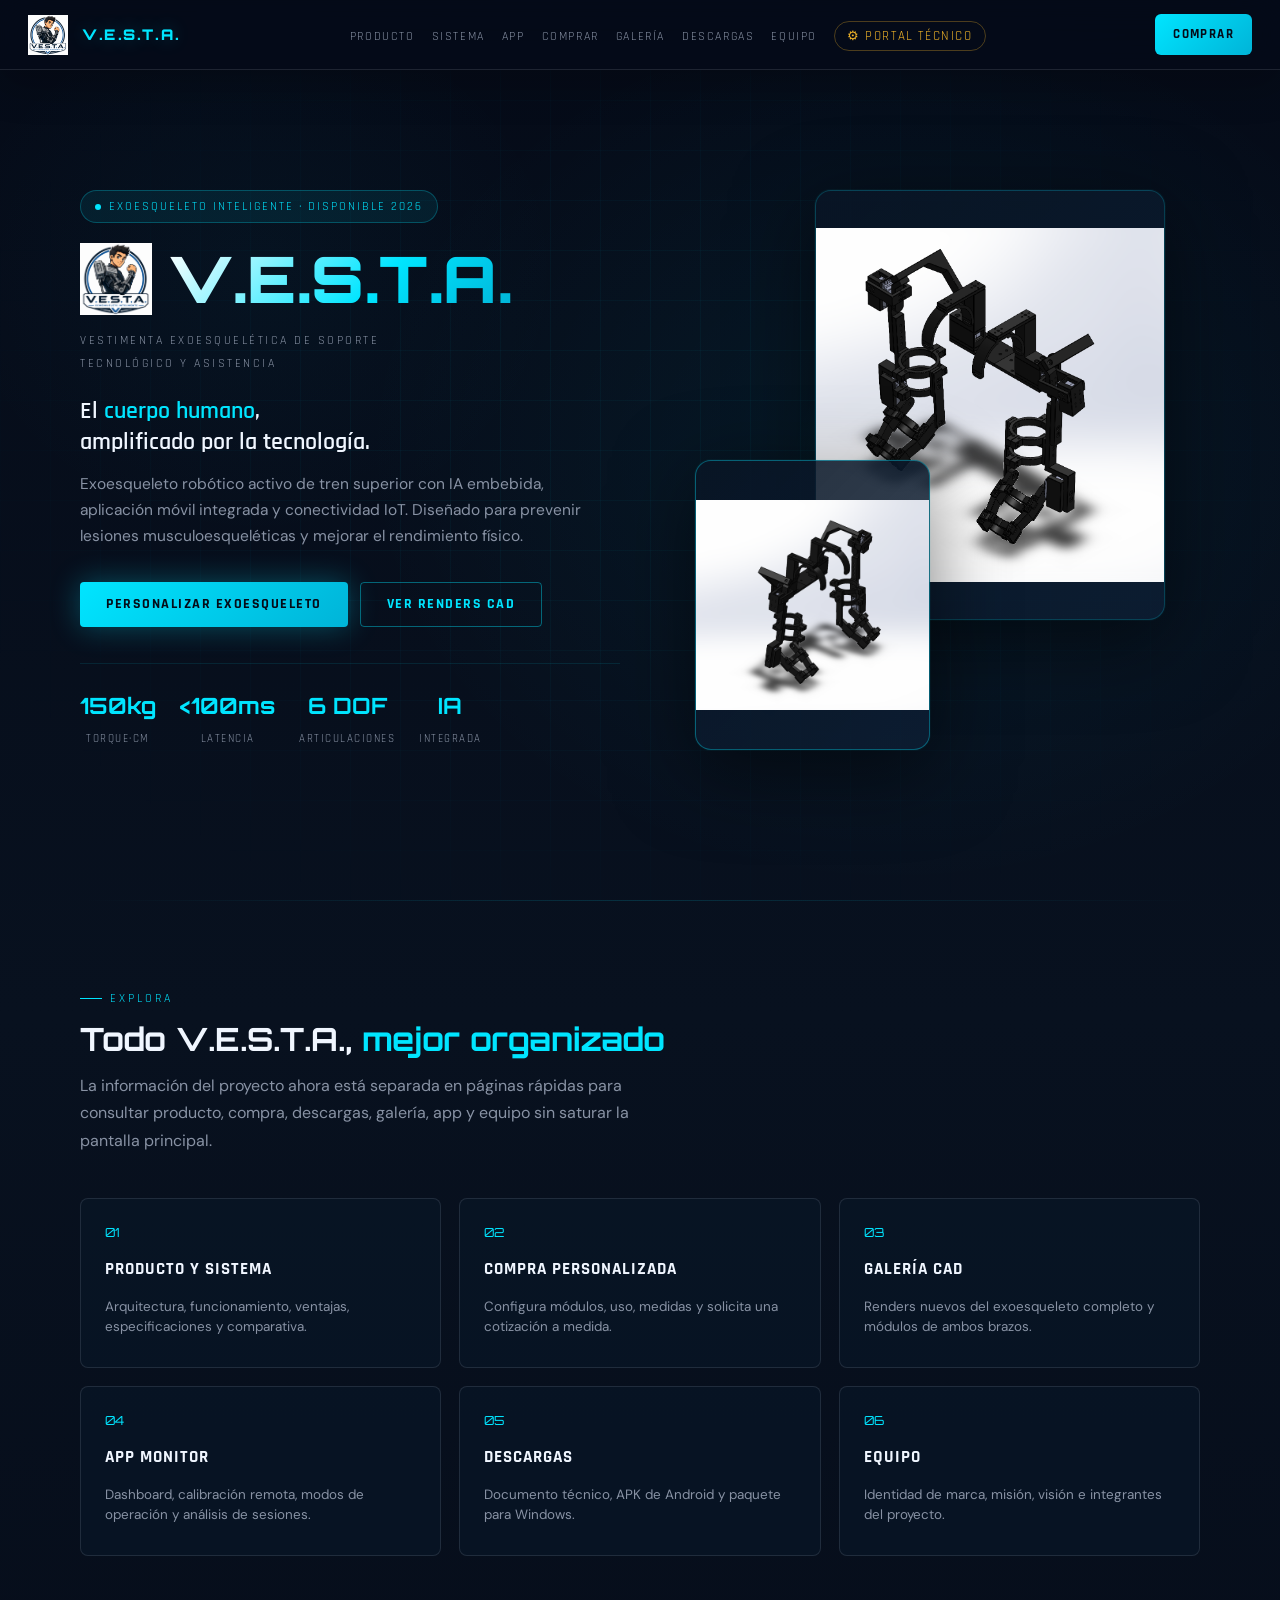
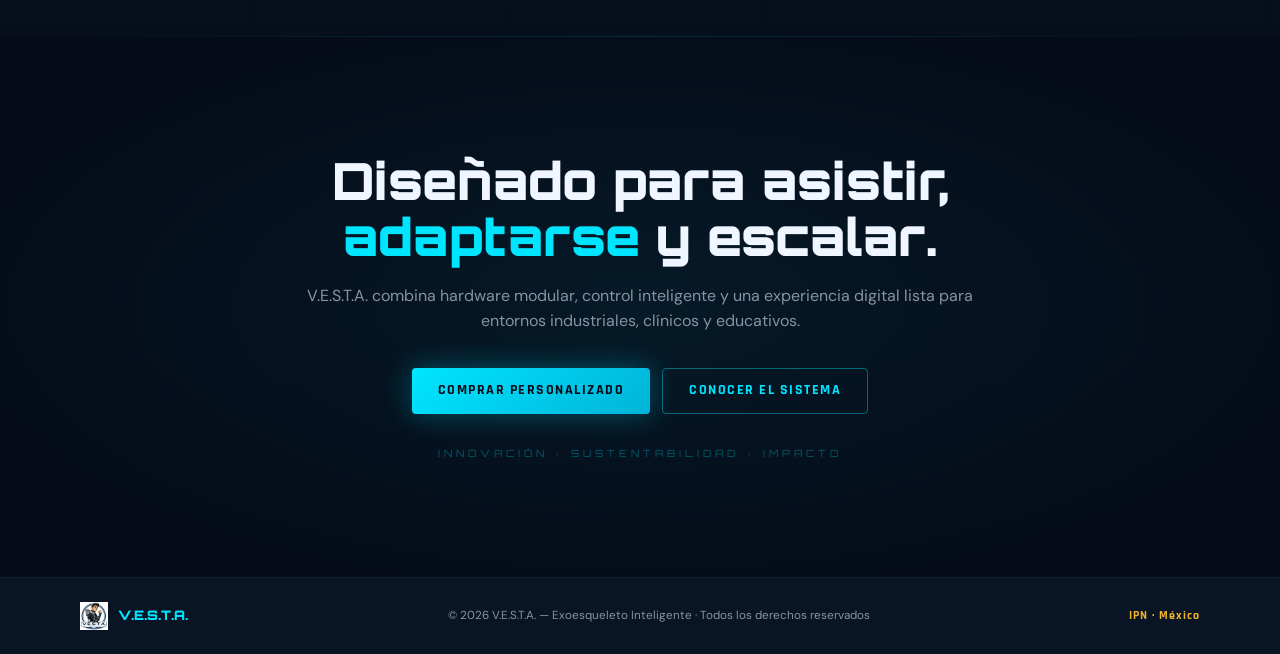
==== commit db709e91: "Agrega icono al portal tecnico" ====
--- a/index.html
+++ b/index.html
@@ -24,7 +24,7 @@
     <li><a href="galeria.html">Galería</a></li>
     <li><a href="descargas.html">Descargas</a></li>
     <li><a href="equipo.html">Equipo</a></li>
-    <li><a href="https://josepht2244.github.io/technical_V.E.S.T.A.-/" class="nav-tech-link" target="_blank" rel="noopener">Portal Técnico</a></li>
+    <li><a href="https://josepht2244.github.io/technical_V.E.S.T.A.-/" class="nav-tech-link" target="_blank" rel="noopener">⚙ Portal Técnico</a></li>
   </ul>
 
   <a href="compra.html" class="nav-cta">Comprar</a>
@@ -42,7 +42,7 @@
   <a href="galeria.html">Galería</a>
   <a href="descargas.html">Descargas</a>
   <a href="equipo.html">Equipo</a>
-  <a href="https://josepht2244.github.io/technical_V.E.S.T.A.-/" class="nav-tech-drawer" target="_blank" rel="noopener">Portal Técnico</a>
+  <a href="https://josepht2244.github.io/technical_V.E.S.T.A.-/" class="nav-tech-drawer" target="_blank" rel="noopener">⚙ Portal Técnico</a>
 </nav>
 
 <section id="hero">
